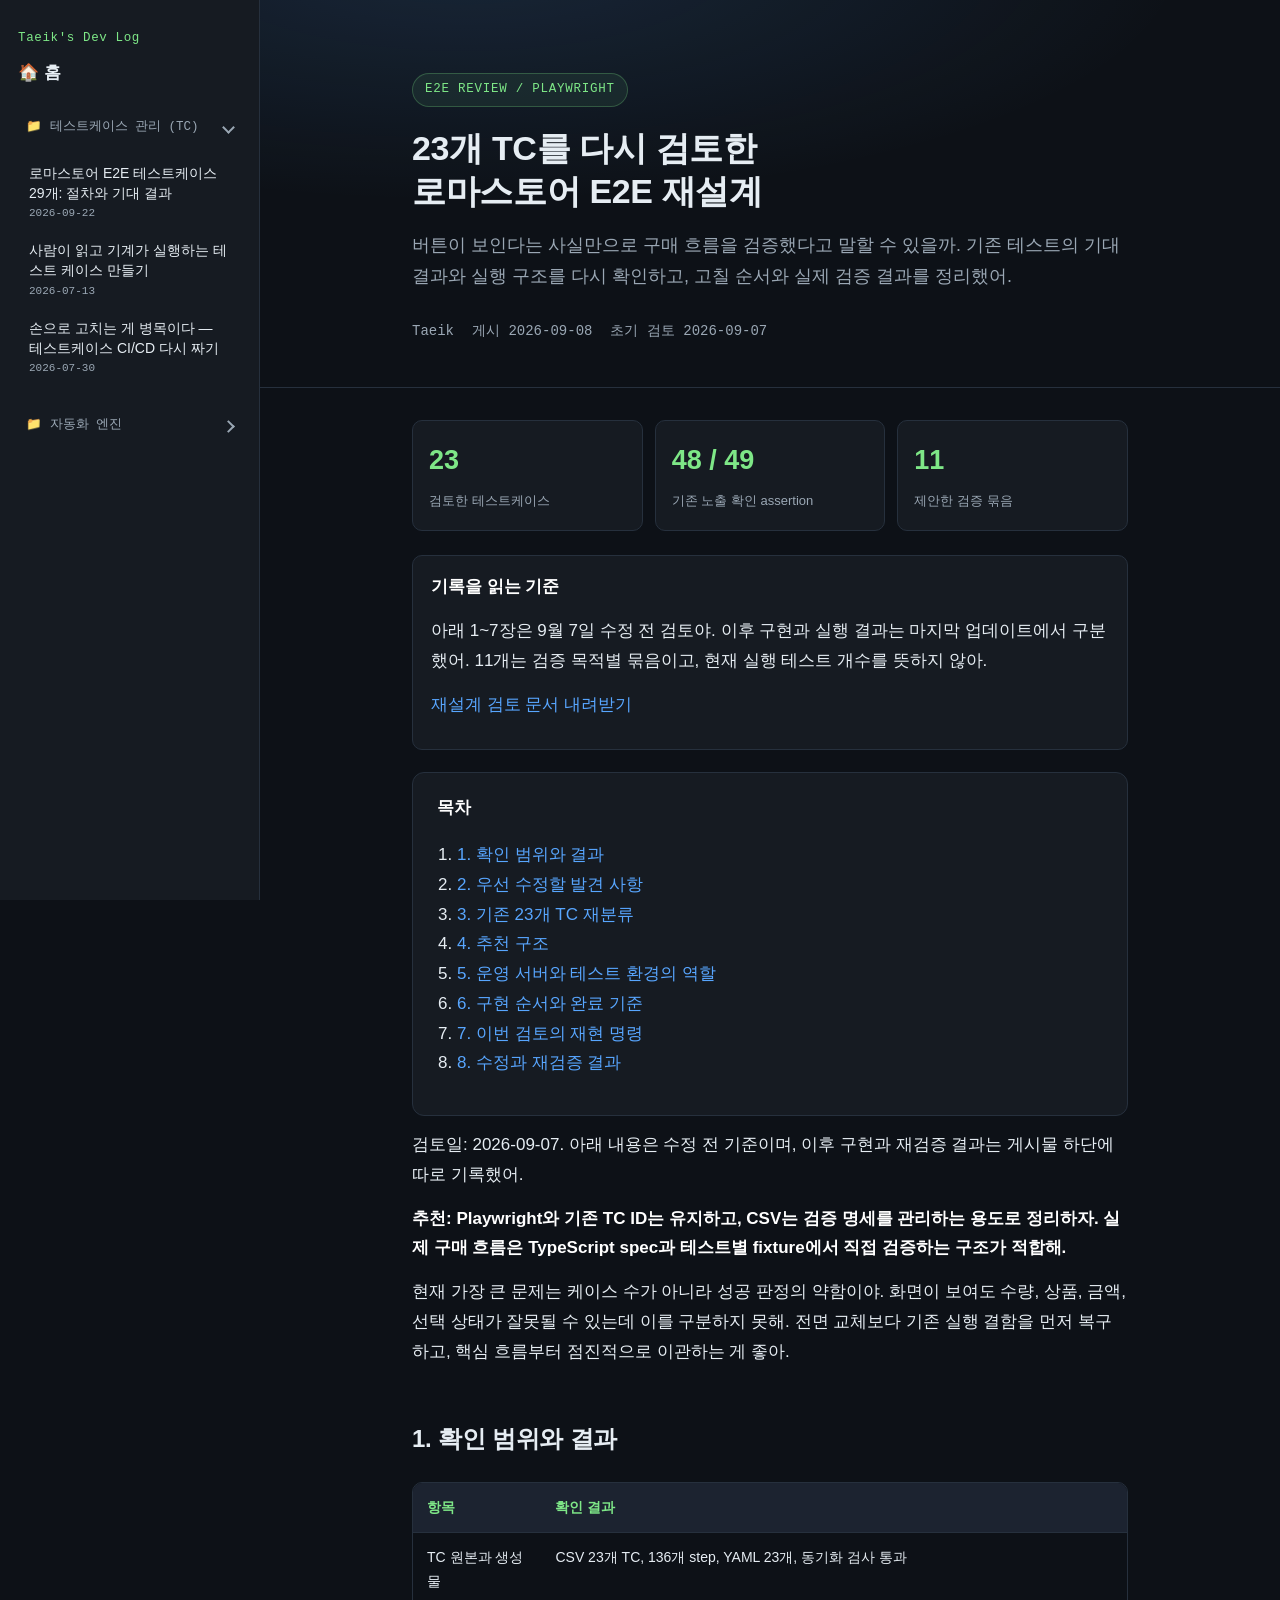
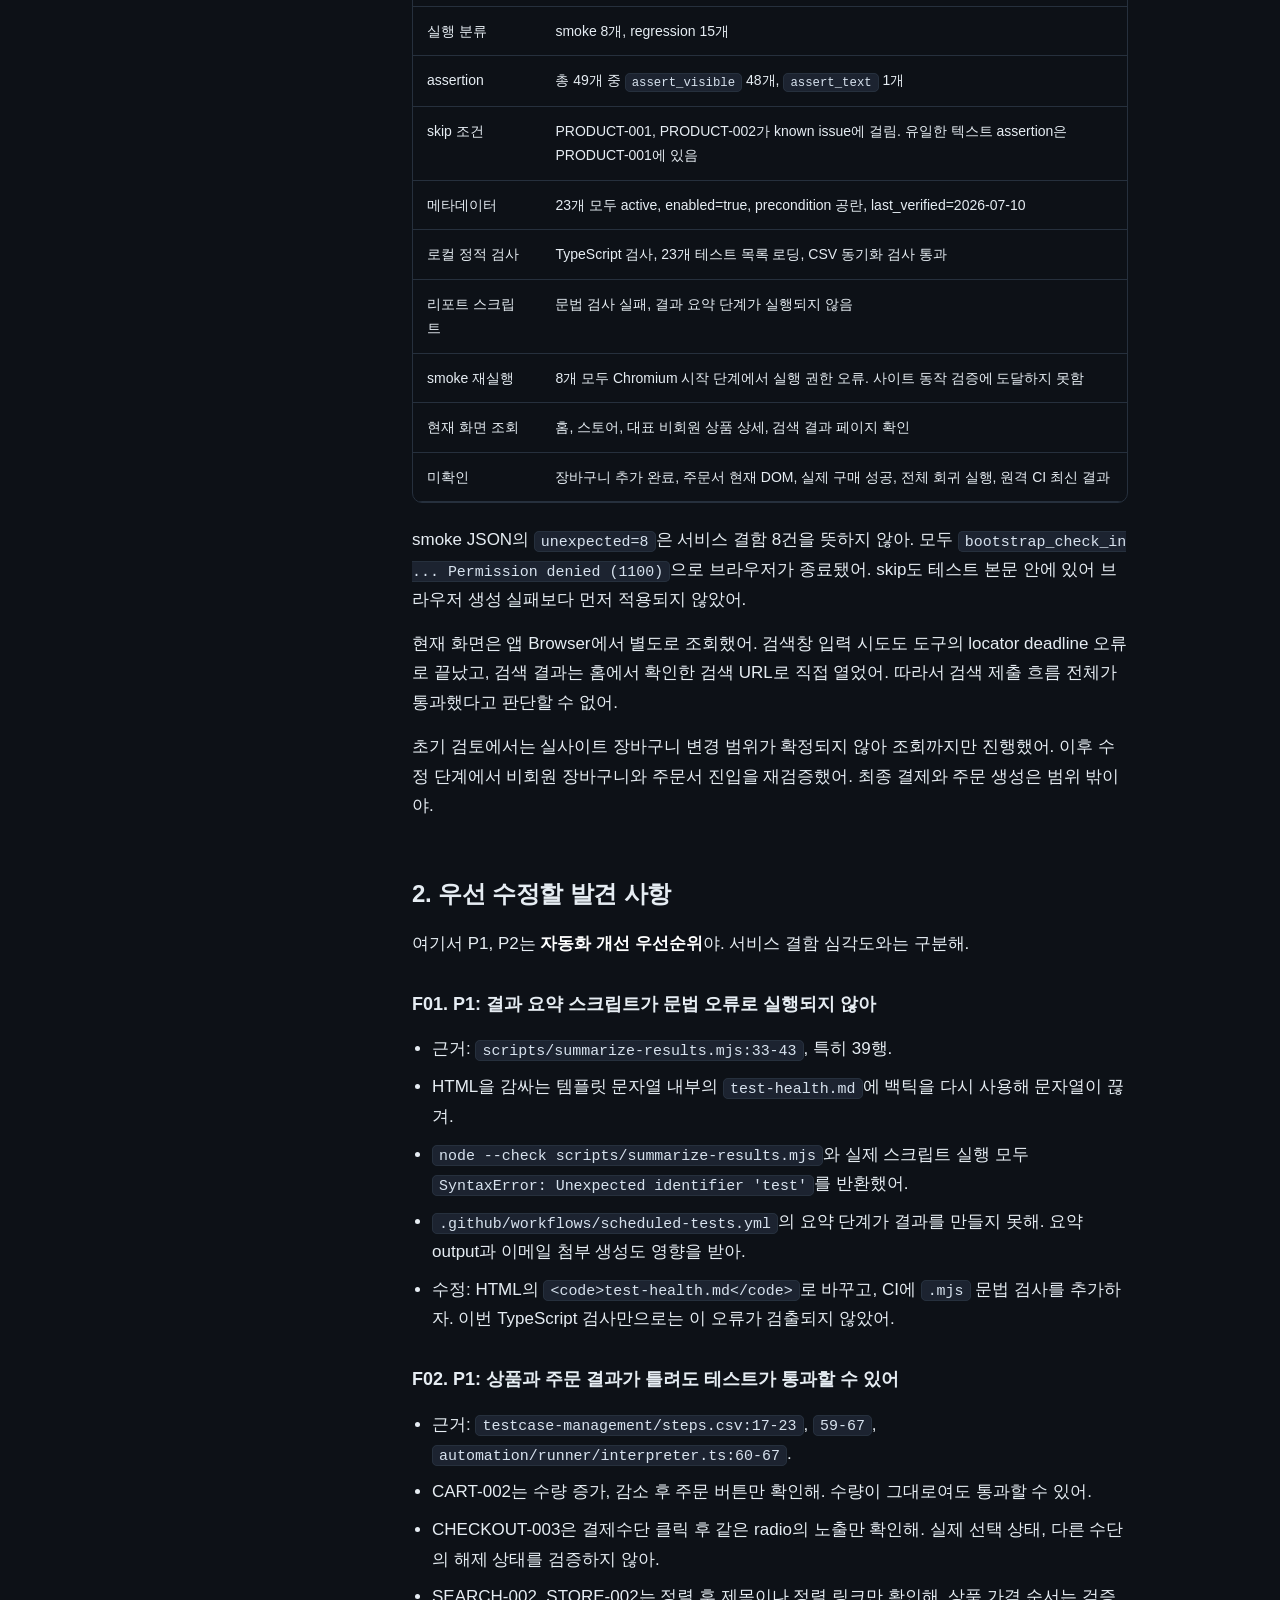
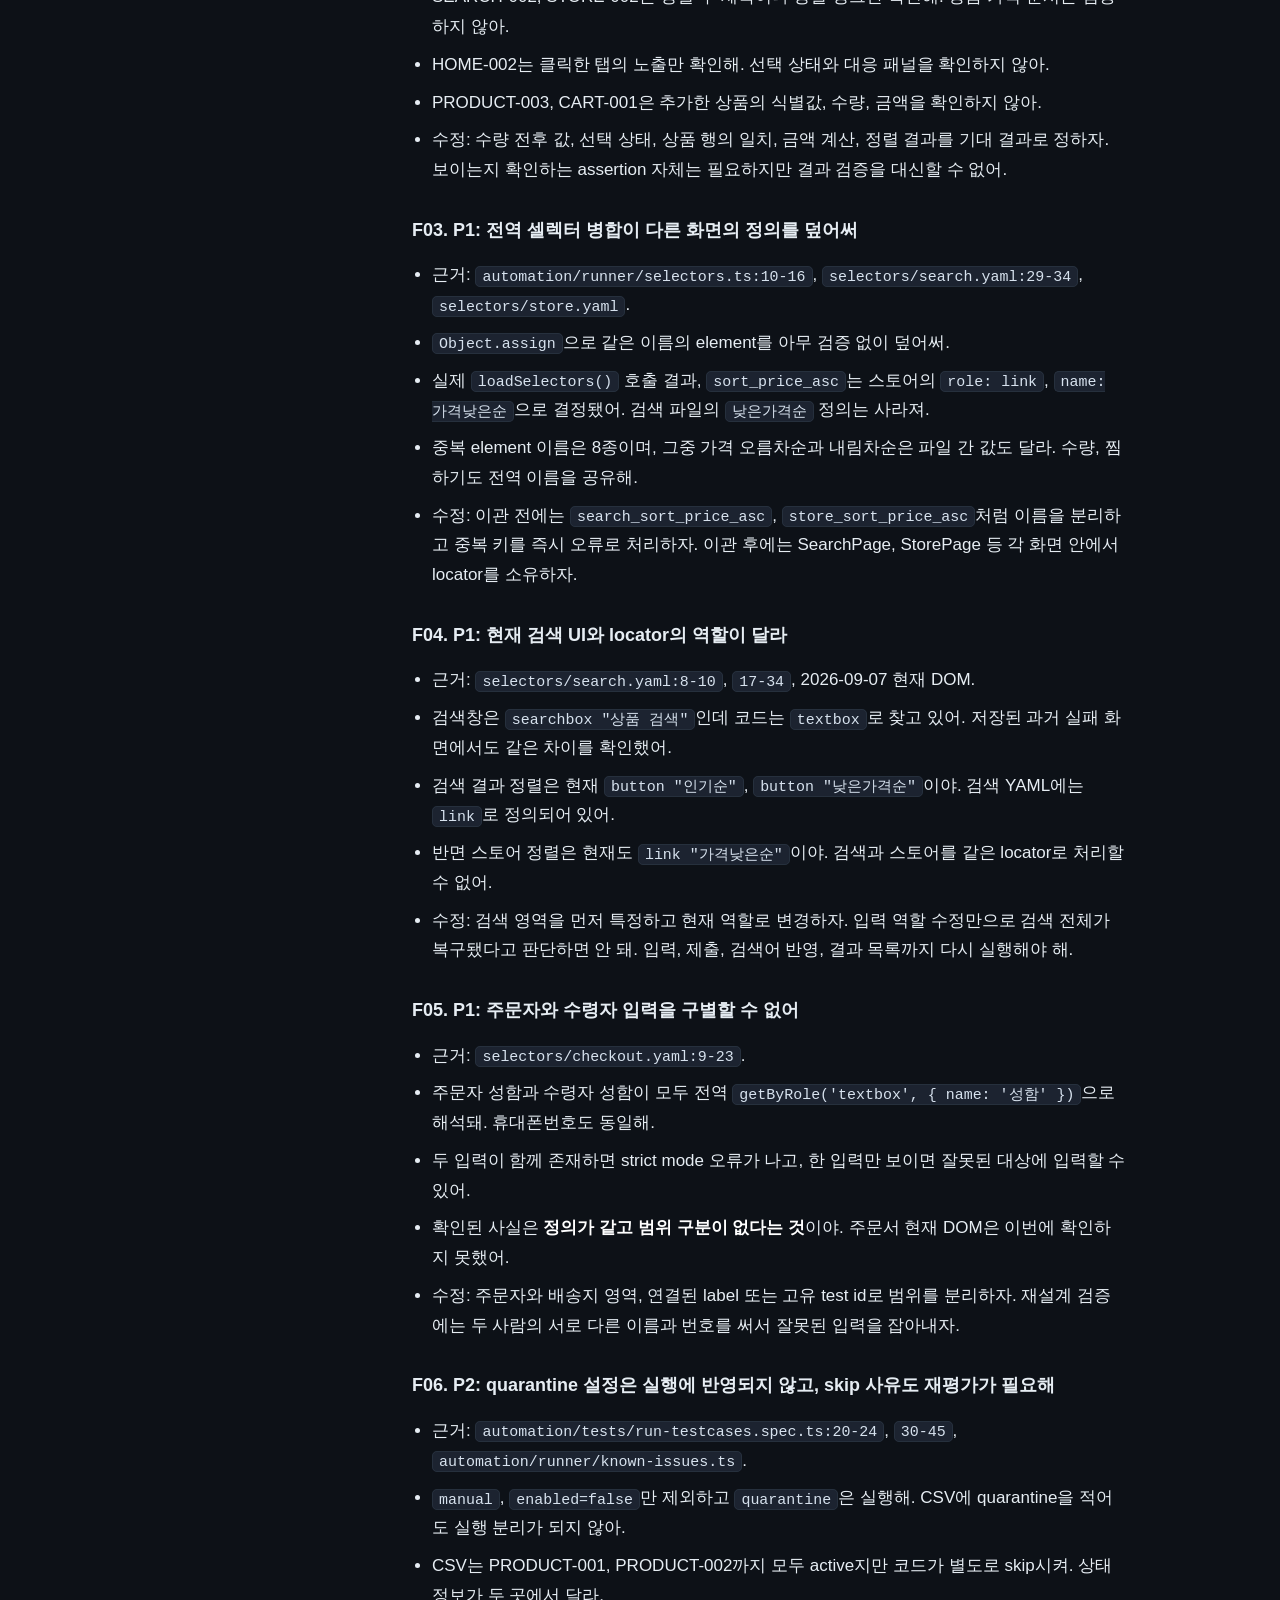
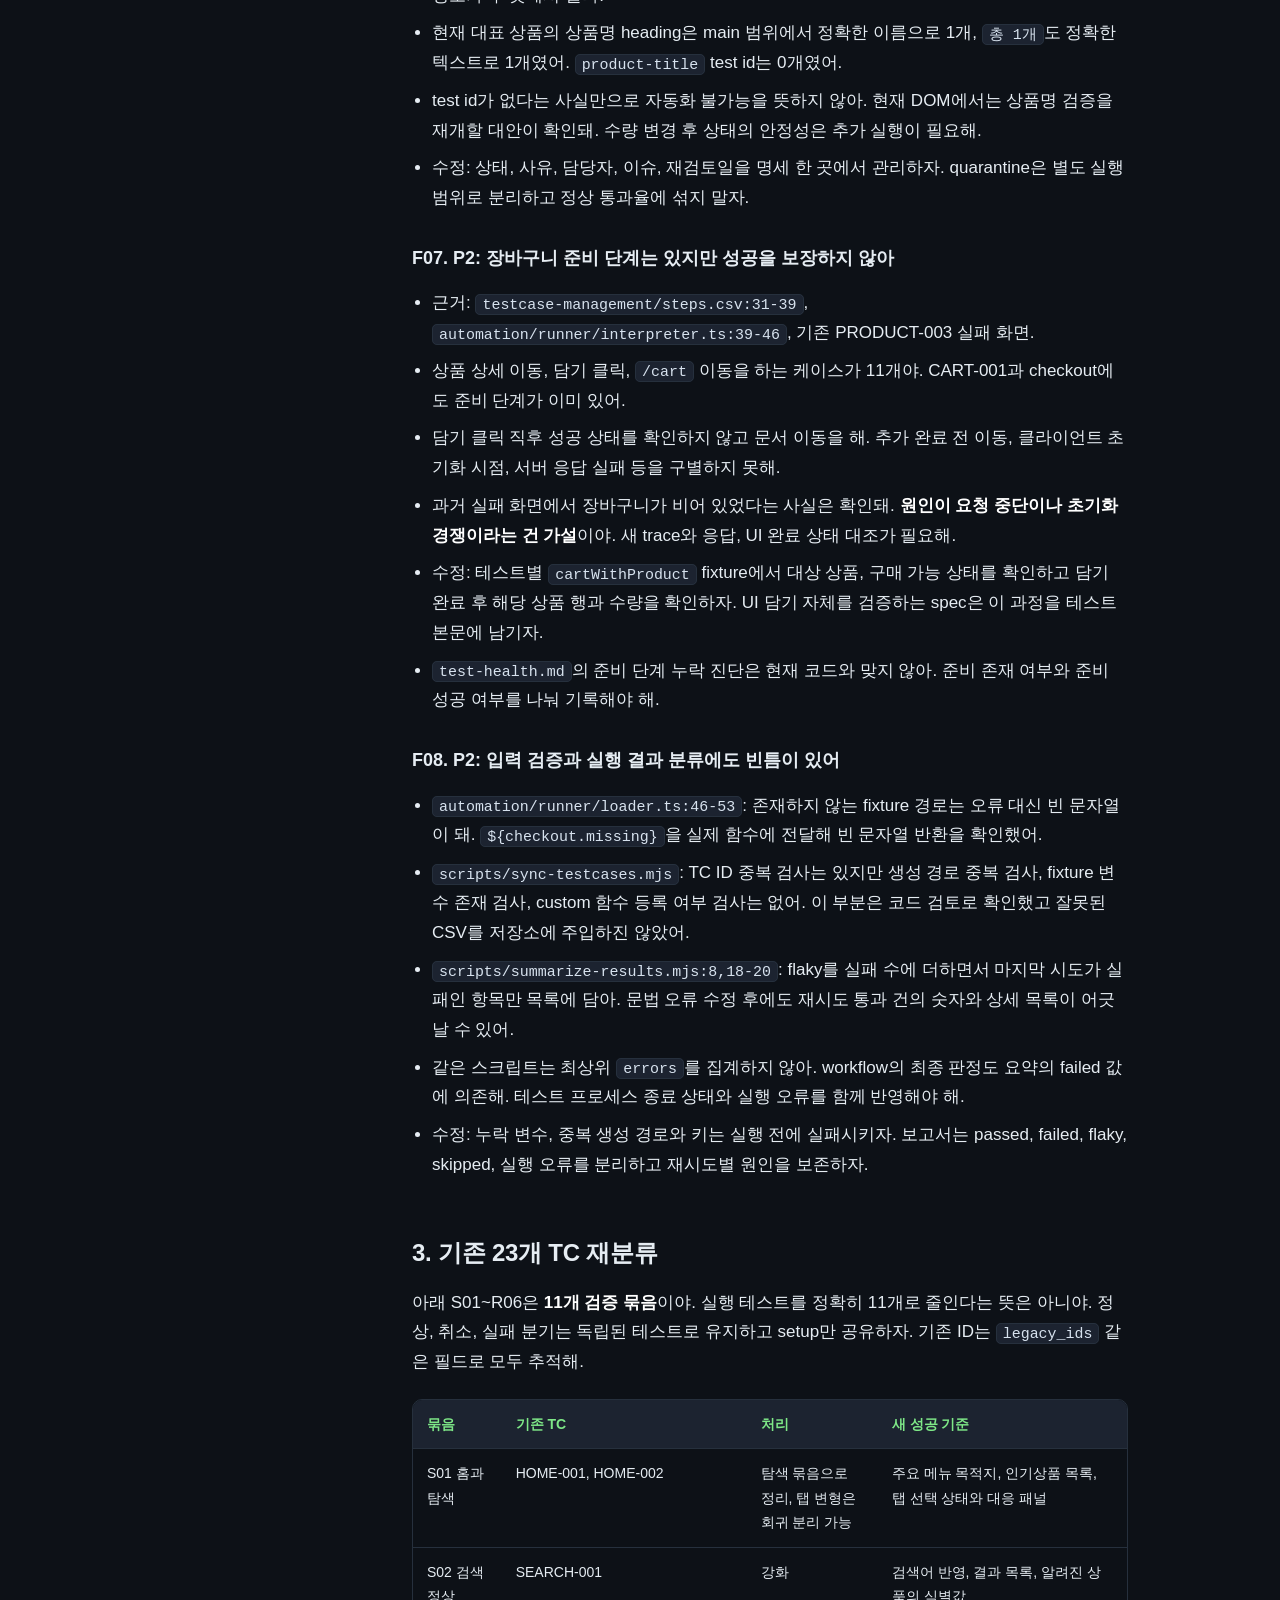
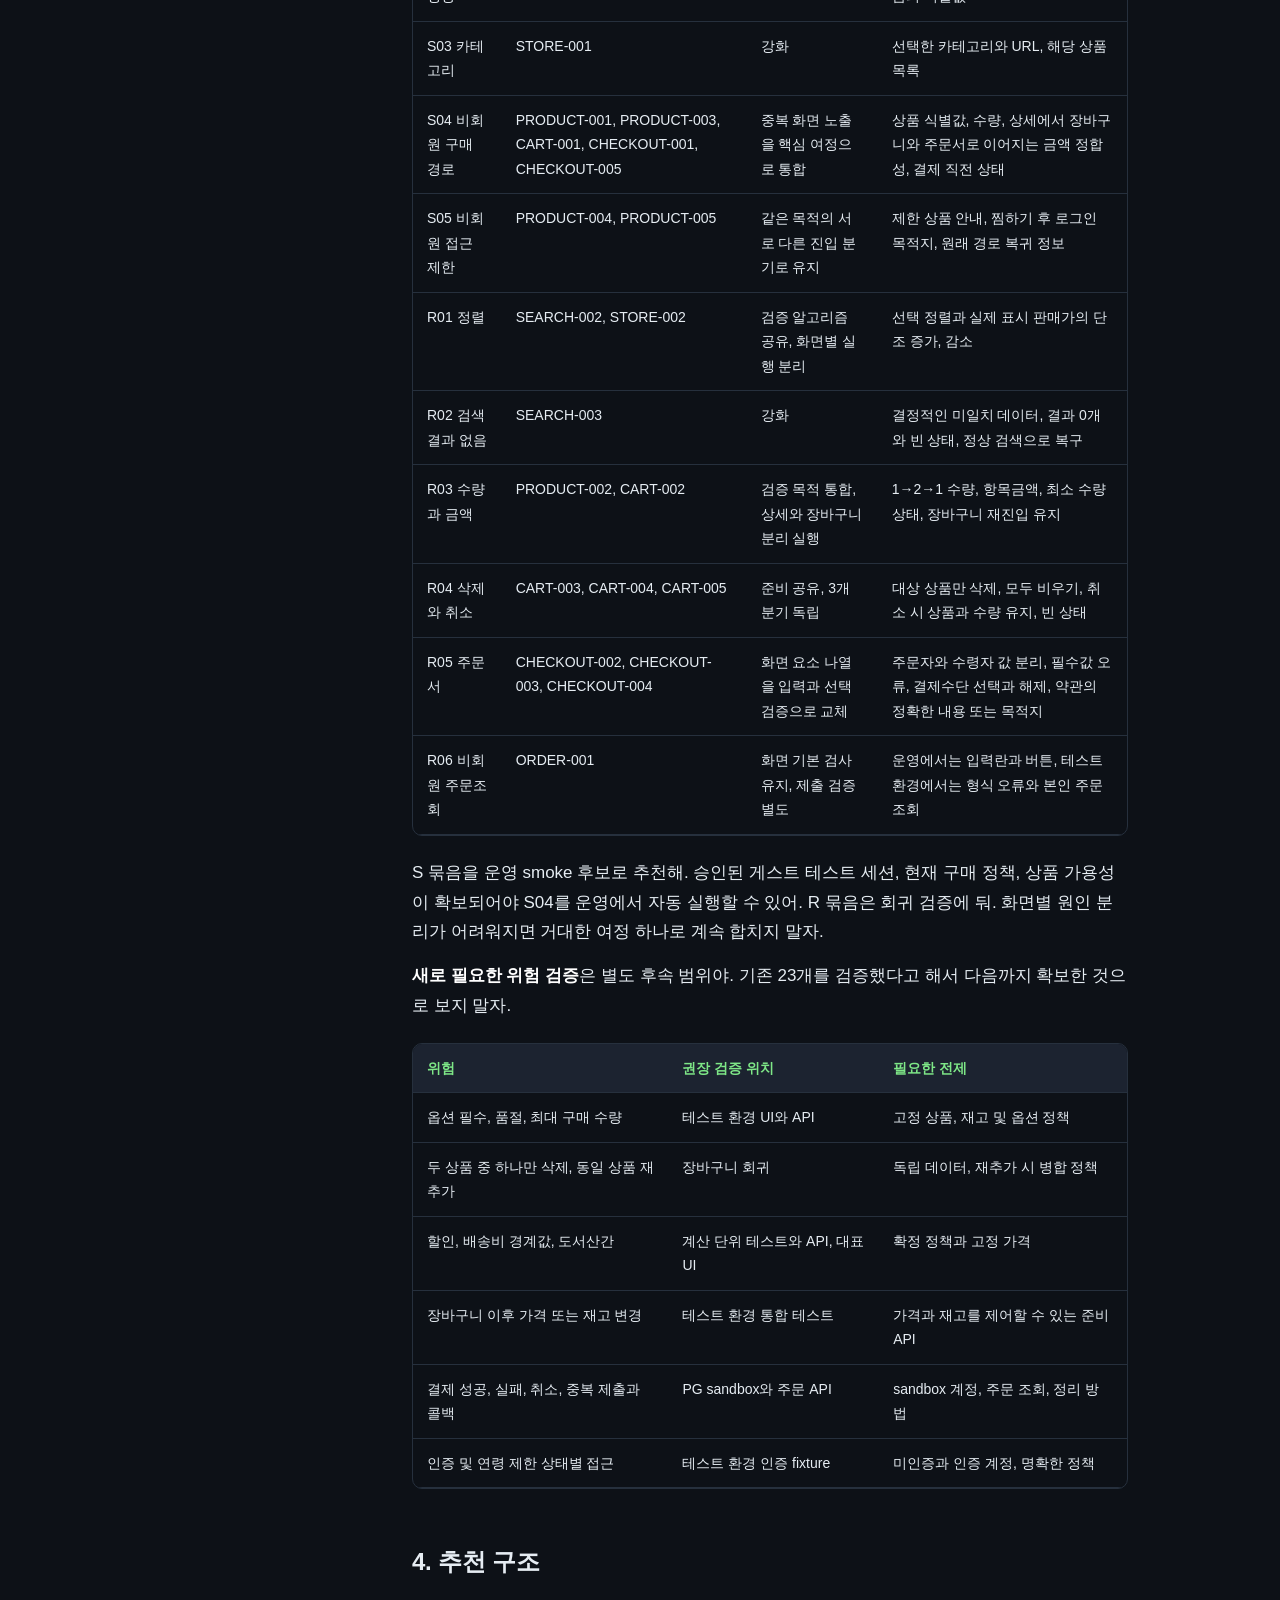
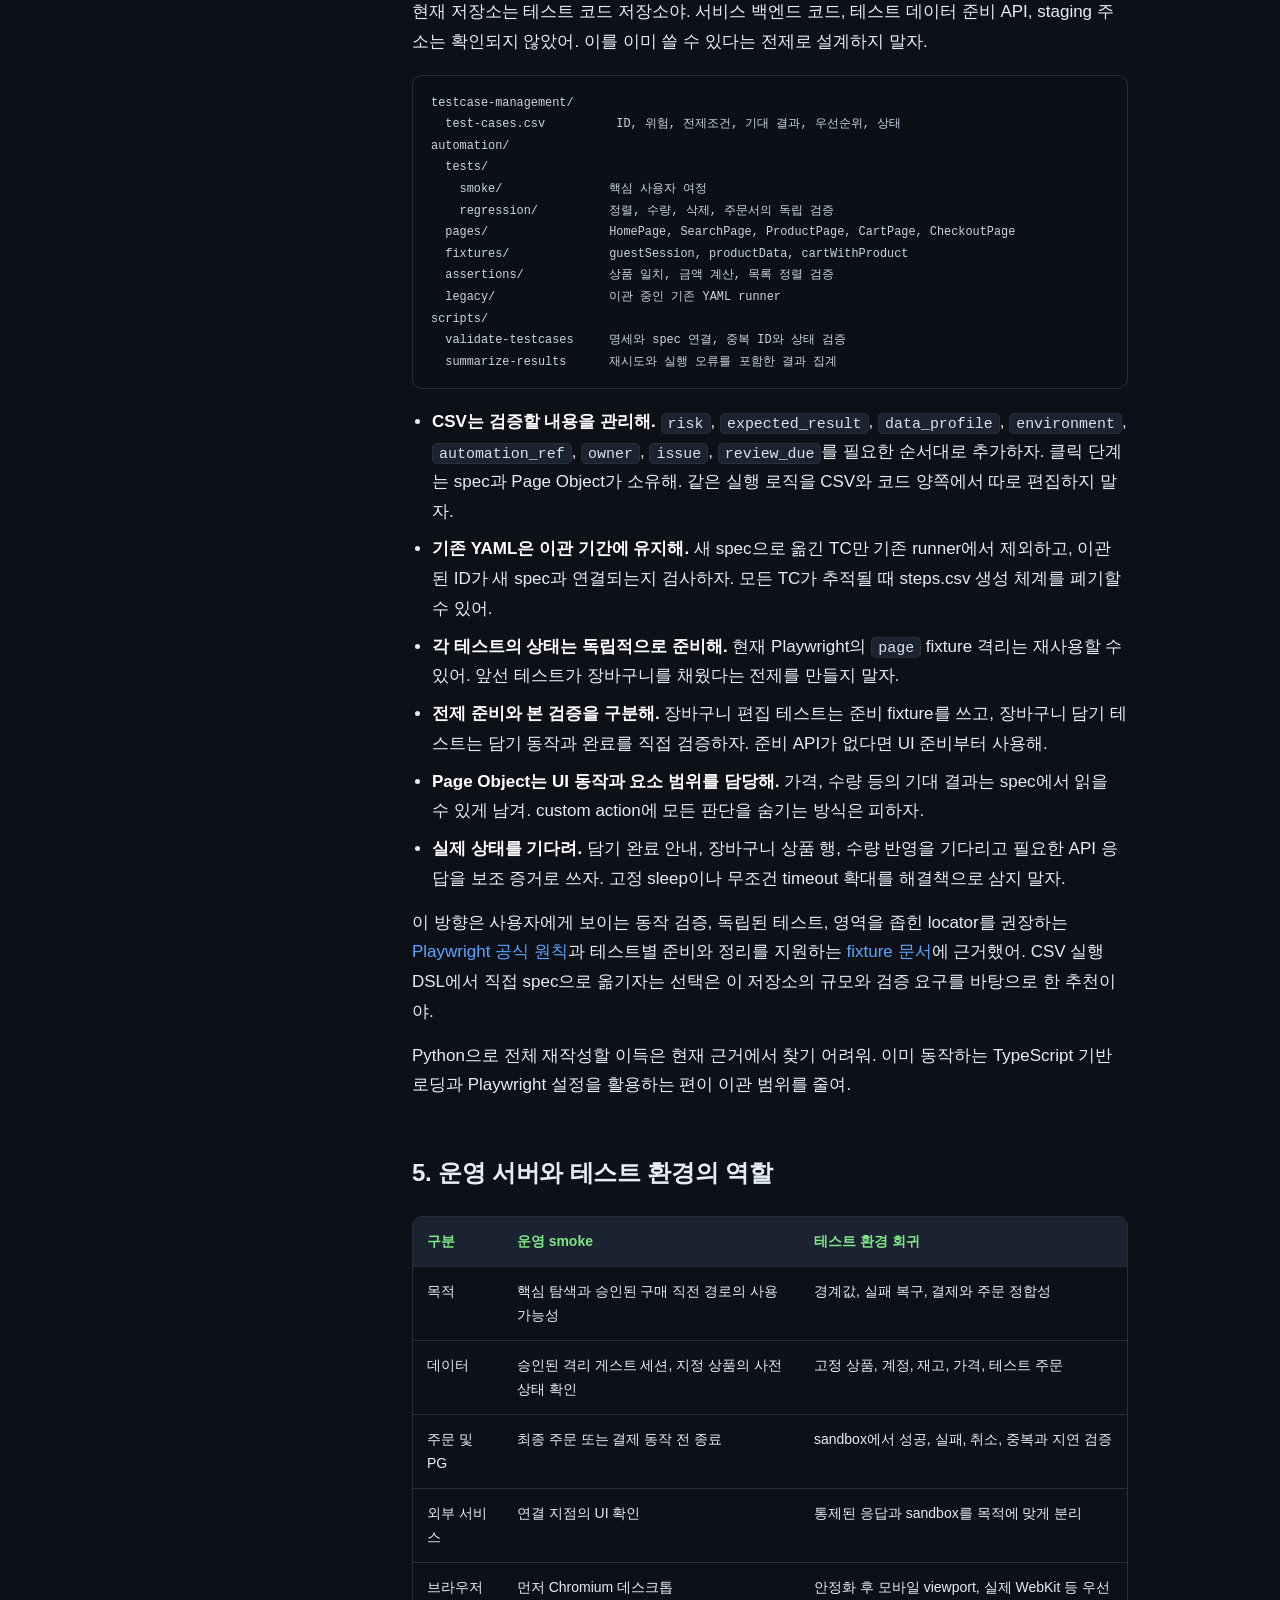
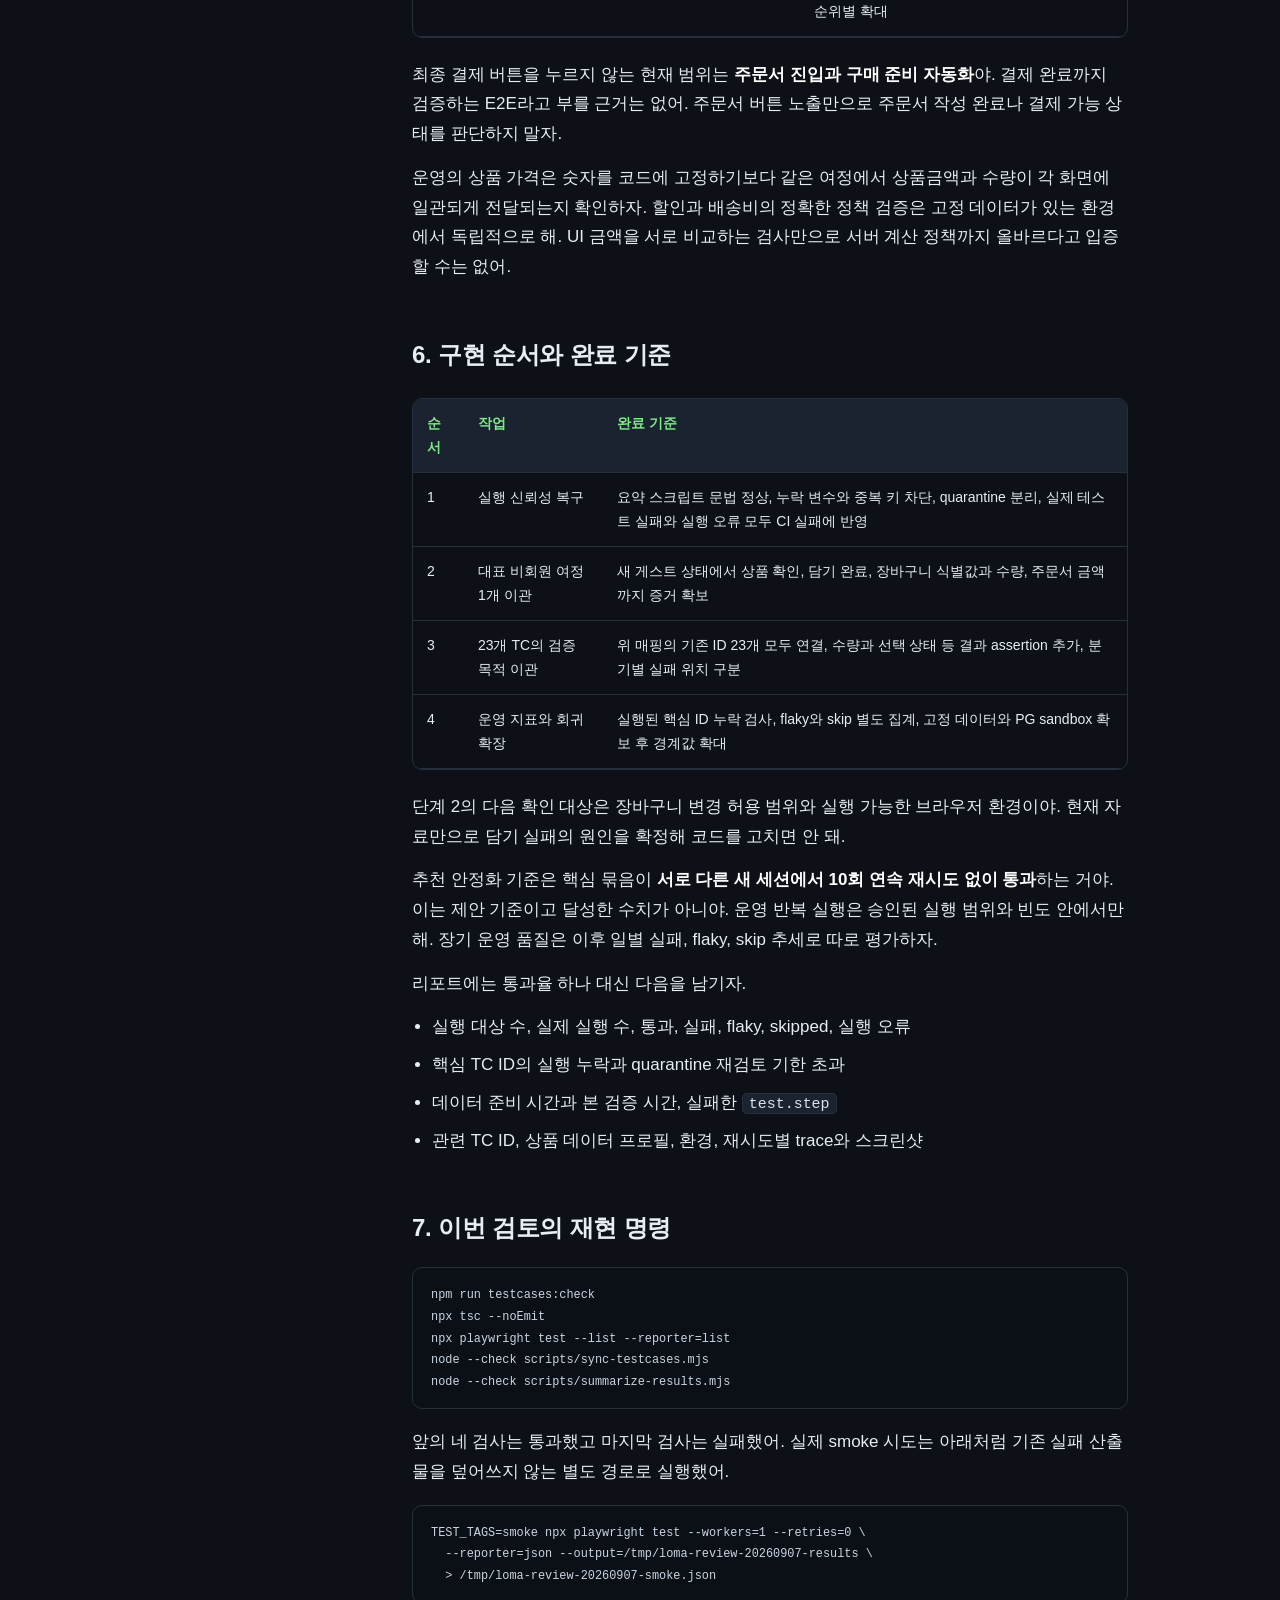
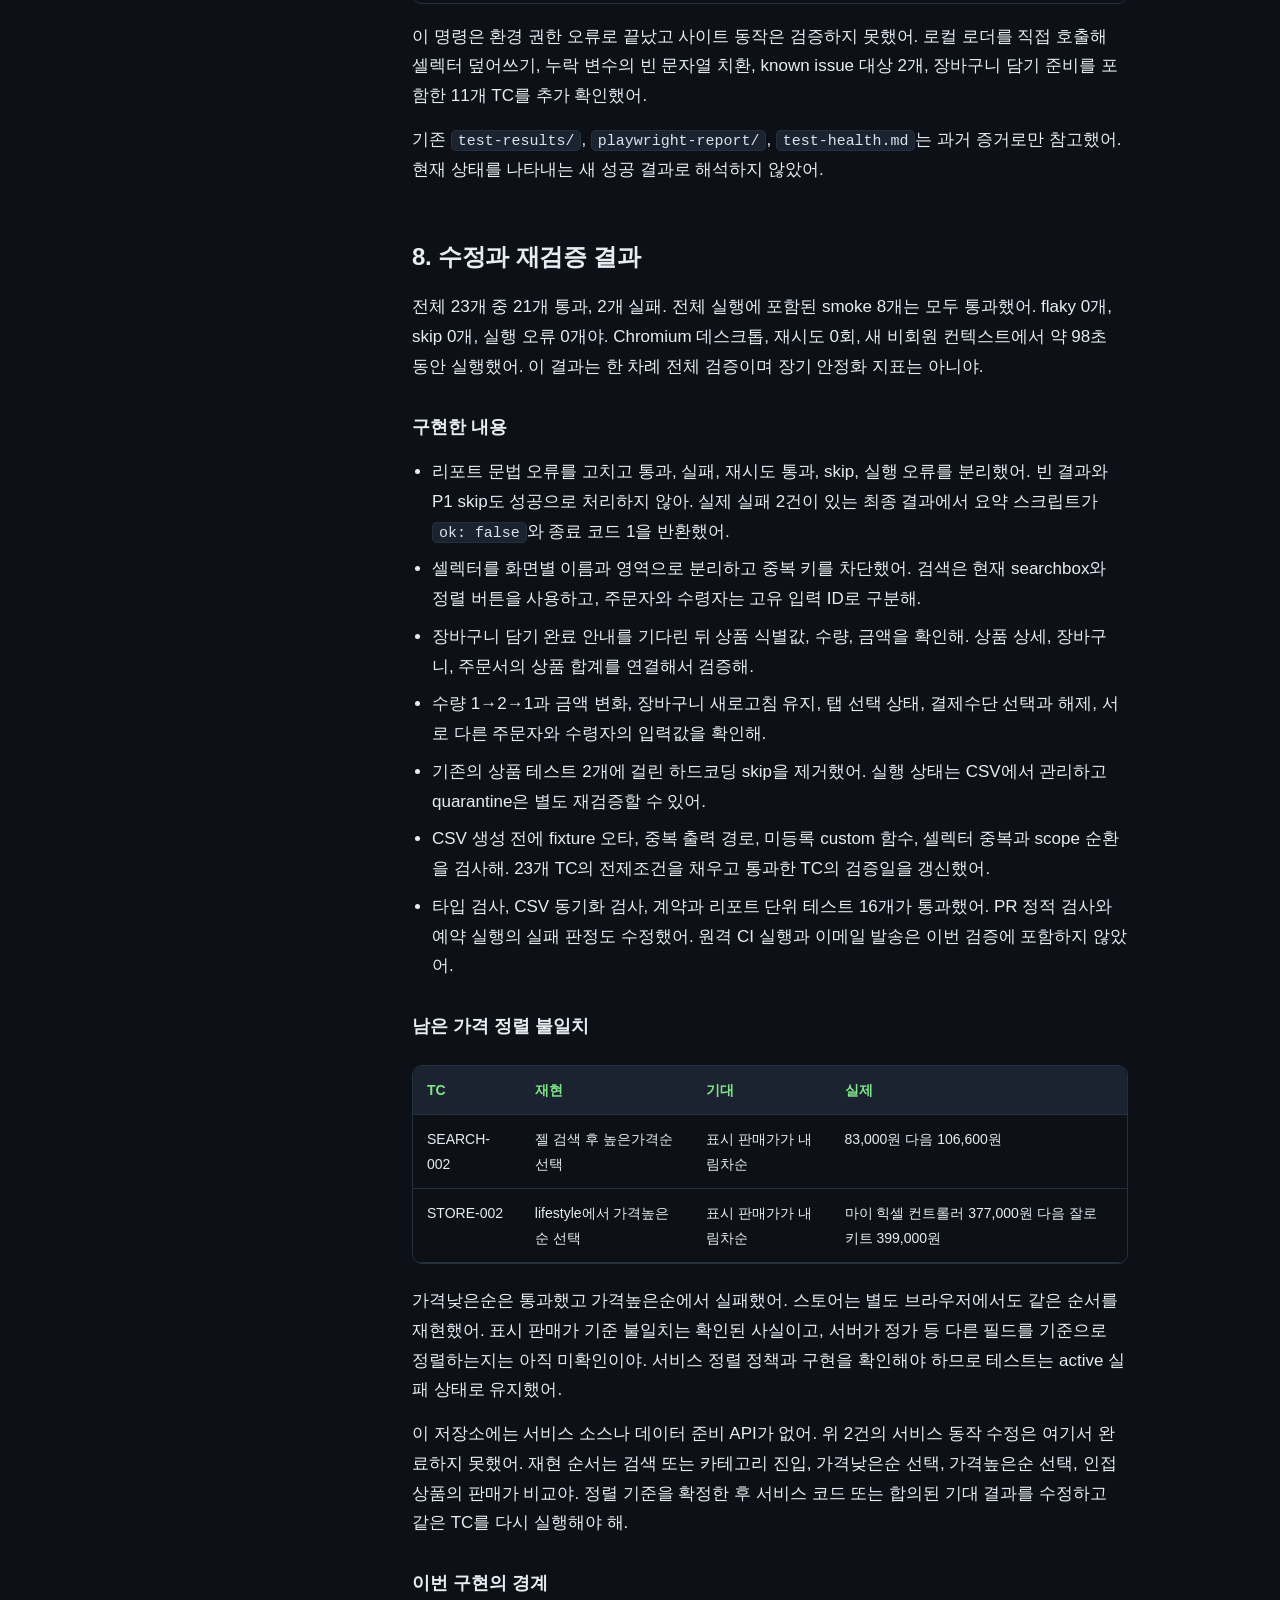
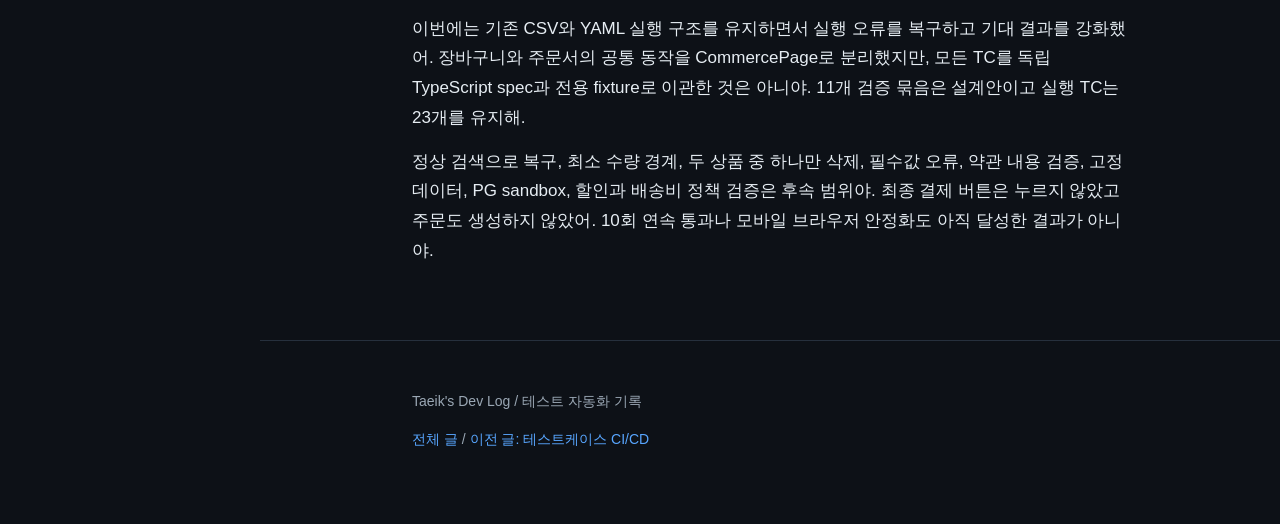
==== lomastore-e2e-redesign.html @ fbafa15f "ui: LNB 대분류 접기와 TC 관리 기본 펼침 적용" ====
<!DOCTYPE html><html lang="ko"><head><meta charset="UTF-8"><meta name="viewport" content="width=device-width, initial-scale=1"><title>23개 TC를 다시 검토한 로마스토어 E2E 재설계 | Taeik's Dev Log</title><meta name="description" content="23개 TC, 136개 step, 49개 assertion을 다시 검토했다. 검증 누락과 실행 오류의 근거, 단계별 재설계, 실제 수정 결과를 정리한 기록."><link rel="canonical" href="https://tikim1988.github.io/lomastore-e2e-redesign.html"><style>
  :root{
    --bg:#0d1117; --surface:#161b22; --surface2:#1c2330;
    --border:#26303d; --text:#e6edf3; --muted:#9aa7b4;
    --accent:#58a6ff; --accent2:#7ee787; --warn:#e3b341; --danger:#ff7b72;
    --code:#0b1017;
    --mono:"SF Mono",ui-monospace,"JetBrains Mono","Cascadia Code",Consolas,monospace;
    --sans:-apple-system,BlinkMacSystemFont,"Pretendard","Segoe UI",Roboto,"Apple SD Gothic Neo",sans-serif;
  }
  *{box-sizing:border-box}
  html{scroll-behavior:smooth}
  body{
    margin:0;background:var(--bg);color:var(--text);
    font-family:var(--sans);line-height:1.75;font-size:17px;
    -webkit-font-smoothing:antialiased;
  }
  .wrap{max-width:760px;margin:0 auto;padding:0 22px}
  header.hero{
    border-bottom:1px solid var(--border);
    background:radial-gradient(1200px 400px at 20% -10%,rgba(88,166,255,.14),transparent 60%),var(--bg);
    padding:72px 0 44px;
  }
  .kicker{
    display:inline-block;font-family:var(--mono);font-size:12.5px;letter-spacing:.06em;
    color:var(--accent2);background:rgba(126,231,135,.08);
    border:1px solid rgba(126,231,135,.25);border-radius:999px;padding:5px 12px;margin-bottom:20px;
  }
  h1{font-size:34px;line-height:1.28;margin:0 0 16px;letter-spacing:-.01em}
  .lede{color:var(--muted);font-size:18px;margin:0}
  .meta{display:flex;flex-wrap:wrap;gap:10px 18px;margin-top:26px;color:var(--muted);font-size:14px;font-family:var(--mono)}
  .meta b{color:var(--text);font-weight:600}
  main{padding:8px 0 60px}
  article h2{font-size:24px;margin:52px 0 14px;letter-spacing:-.01em}
  article h2 .n{font-family:var(--mono);color:var(--accent);font-size:16px;margin-right:10px}
  article h3{font-size:18px;margin:30px 0 8px;color:var(--text)}
  p{margin:14px 0}
  a{color:var(--accent);text-decoration:none}
  a:hover{text-decoration:underline}
  strong{color:#fff}
  .tldr{
    background:var(--surface);border:1px solid var(--border);border-left:3px solid var(--accent2);
    border-radius:10px;padding:18px 20px;margin:28px 0;
  }
  .tldr b{color:var(--accent2)}
  ul.clean{padding-left:20px;margin:14px 0}
  ul.clean li{margin:8px 0}
  pre{
    background:var(--code);border:1px solid var(--border);border-radius:10px;
    padding:16px 18px;overflow-x:auto;font-family:var(--mono);font-size:13.5px;line-height:1.6;
    margin:18px 0;
  }
  code{font-family:var(--mono);font-size:.88em;background:var(--surface2);border:1px solid var(--border);
    padding:1.5px 6px;border-radius:5px;color:#d7e2ee}
  pre code{background:none;border:none;padding:0;color:#c9d5e1}
  .tok-c{color:#6b7683}      /* comment */
  .tok-k{color:var(--danger)} /* keyword */
  .tok-s{color:var(--accent2)} /* string */
  .tok-a{color:var(--accent)}  /* attr/key */
  .diagram{
    background:var(--surface);border:1px solid var(--border);border-radius:12px;
    padding:24px;margin:26px 0;font-family:var(--mono);font-size:13px;color:var(--muted);
    line-height:1.5;overflow-x:auto;
  }
  .stack{display:grid;gap:10px}
  .layer{border:1px solid var(--border);border-radius:8px;padding:12px 14px;background:var(--surface2)}
  .layer .t{color:var(--text);font-family:var(--sans);font-weight:600;font-size:14px}
  .layer .d{font-size:12.5px;margin-top:3px}
  .layer.own{border-color:rgba(88,166,255,.5)}
  .layer.ext{border-style:dashed;opacity:.85}
  .callout{
    border:1px solid var(--border);border-radius:10px;padding:16px 18px;margin:22px 0;background:var(--surface);
  }
  .callout.warn{border-left:3px solid var(--warn)}
  .callout.warn .h{color:var(--warn)}
  .callout .h{font-weight:700;display:block;margin-bottom:6px}
  .steps{counter-reset:s;list-style:none;padding:0;margin:18px 0}
  .steps li{position:relative;padding:10px 0 10px 44px;border-bottom:1px dashed var(--border)}
  .steps li:last-child{border-bottom:none}
  .steps li::before{
    counter-increment:s;content:counter(s);position:absolute;left:0;top:9px;
    width:28px;height:28px;border-radius:8px;background:var(--surface2);border:1px solid var(--border);
    color:var(--accent);font-family:var(--mono);font-size:13px;display:grid;place-items:center;
  }
  hr{border:none;border-top:1px solid var(--border);margin:44px 0}
  .quote{border-left:3px solid var(--accent);padding:4px 0 4px 18px;color:var(--muted);font-style:italic;margin:22px 0}
  footer{border-top:1px solid var(--border);padding:34px 0 60px;color:var(--muted);font-size:14px}
  footer a{color:var(--accent)}
  .tags{display:flex;flex-wrap:wrap;gap:8px;margin-top:14px}
  .tag{font-family:var(--mono);font-size:12px;color:var(--muted);border:1px solid var(--border);
    border-radius:999px;padding:3px 10px;background:var(--surface)}
  @media(max-width:600px){h1{font-size:27px}body{font-size:16px}article h2{font-size:21px}}

  /* --- 고정 LNB 사이드바 --- */
  body{padding-left:260px}
  .nav-toggle,.lnb-overlay,.lnb .close{display:none}
  .lnb{position:fixed;top:0;left:0;height:100vh;width:260px;background:var(--surface);
    border-right:1px solid var(--border);z-index:40;padding:28px 18px 40px;overflow-y:auto}
  .lnb .brand{font-family:var(--mono);font-size:12.5px;color:var(--accent2);letter-spacing:.05em;margin-bottom:8px}
  .lnb .home{display:block;color:var(--text);font-weight:600;margin-bottom:8px;font-size:17px}
  .lnb .home:hover{text-decoration:none;color:var(--accent)}
  .lnb .home.active{color:var(--accent)}
  .lnb .folder{margin:22px 0 6px;font-size:12.5px;color:var(--muted);font-family:var(--mono);
    display:flex;align-items:center;gap:7px}
  .lnb ul{list-style:none;padding:0;margin:0}
  .lnb li a{display:block;padding:9px 11px;border-radius:8px;color:var(--text);font-size:14px;line-height:1.45}
  .lnb li a:hover{background:var(--surface2);text-decoration:none}
  .lnb li a.active{background:rgba(88,166,255,.12);border:1px solid rgba(88,166,255,.35);color:var(--accent)}
  .lnb li .date{display:block;font-family:var(--mono);font-size:11px;color:var(--muted);margin-top:3px}
  /* 모바일: 사이드바 접고 햄버거로 전환 */
  @media(max-width:860px){
    body{padding-left:0}
    .nav-toggle{display:grid;position:fixed;top:14px;left:14px;z-index:50;width:44px;height:44px;border-radius:10px;
      background:rgba(22,27,34,.9);backdrop-filter:blur(6px);border:1px solid var(--border);color:var(--text);
      cursor:pointer;place-items:center;font-size:18px;line-height:1}
    .nav-toggle:hover{border-color:var(--accent);color:var(--accent)}
    .lnb{transform:translateX(-100%);transition:transform .25s ease;z-index:70;width:280px;max-width:82vw}
    .lnb.open{transform:none}
    .lnb .close{display:block;position:absolute;top:14px;right:14px;background:none;border:none;color:var(--muted);
      font-size:22px;cursor:pointer;line-height:1}
    .lnb .close:hover{color:var(--text)}
    .lnb-overlay{display:block;position:fixed;inset:0;background:rgba(0,0,0,.55);opacity:0;visibility:hidden;
      transition:opacity .2s;z-index:60}
    .lnb-overlay.open{opacity:1;visibility:visible}
  }

.table-wrap{overflow-x:auto;margin:22px 0;border:1px solid var(--border);border-radius:10px}table{border-collapse:collapse;width:100%;font-size:14px;min-width:550px}th,td{padding:12px 14px;text-align:left;border-bottom:1px solid var(--border);vertical-align:top}th{background:var(--surface2);color:var(--accent2)}td code{overflow-wrap:anywhere}h2,h3{scroll-margin-top:24px}.toc{background:var(--surface);padding:20px 24px;border:1px solid var(--border);border-radius:12px}.toc ol{padding-left:20px}.stat-grid{display:grid;grid-template-columns:repeat(3,1fr);gap:12px;margin:24px 0}.stat{padding:16px;border:1px solid var(--border);border-radius:10px;background:var(--surface)}.stat b{display:block;font-size:27px;color:var(--accent2)}.stat span{font-size:13px;color:var(--muted)}@media(max-width:600px){.stat-grid{gap:6px}.stat{padding:10px}.stat b{font-size:23px}.table-wrap{max-width:100%}}
</style><link rel="stylesheet" href="lnb.css">
</head><body><button class="nav-toggle" aria-label="메뉴 열기" onclick="openNav()">☰</button>
<div class="lnb-overlay" id="lnbOverlay" onclick="closeNav()"></div>
<nav class="lnb" id="lnb" aria-label="사이트 네비게이션">
  <button class="close" aria-label="닫기" onclick="closeNav()">×</button>
  <div class="brand">Taeik's Dev Log</div>
  <a class="home" href="index.html">🏠 홈</a>

  <details class="nav-group" open><summary>📁 테스트케이스 관리 (TC)</summary>
  <ul>
    <li><a href="lomastore-testcases.html">로마스토어 E2E 테스트케이스 29개: 절차와 기대 결과<span class="date">2026-09-22</span></a></li>
    <li><a href="testcase-management.html">사람이 읽고 기계가 실행하는 테스트 케이스 만들기<span class="date">2026-07-13</span></a></li>
    <li><a href="testcase-cicd.html">손으로 고치는 게 병목이다 — 테스트케이스 CI/CD 다시 짜기<span class="date">2026-07-30</span></a></li>
  </ul></details>

  <details class="nav-group"><summary>📁 자동화 엔진</summary>
  <ul>
    <li><a class="active" href="lomastore-e2e-redesign.html">23개 TC를 다시 검토한 로마스토어 E2E 재설계<span class="date">2026-09-08</span></a></li>
    
    <li><a href="test-automation-engine.html">YAML을 브라우저 클릭으로 바꾸는 엔진 만들기<span class="date">2026-07-13</span></a></li>
    <li><a href="self-healing-locator.html">셀렉터가 낡아도 안 깨지게 — 셀프힐링 토대 만들기<span class="date">2026-07-27</span></a></li>
  </ul></details>
</nav><header class="hero"><div class="wrap"><span class="kicker">E2E REVIEW / PLAYWRIGHT</span><h1>23개 TC를 다시 검토한<br>로마스토어 E2E 재설계</h1><p class="lede">버튼이 보인다는 사실만으로 구매 흐름을 검증했다고 말할 수 있을까. 기존 테스트의 기대 결과와 실행 구조를 다시 확인하고, 고칠 순서와 실제 검증 결과를 정리했어.</p><div class="meta"><span>Taeik</span><span>게시 2026-09-08</span><span>초기 검토 2026-09-07</span></div></div></header><main><div class="wrap"><article><div class="stat-grid"><div class="stat"><b>23</b><span>검토한 테스트케이스</span></div><div class="stat"><b>48 / 49</b><span>기존 노출 확인 assertion</span></div><div class="stat"><b>11</b><span>제안한 검증 묶음</span></div></div><div class="callout"><strong>기록을 읽는 기준</strong><p>아래 1~7장은 9월 7일 수정 전 검토야. 이후 구현과 실행 결과는 마지막 업데이트에서 구분했어. 11개는 검증 목적별 묶음이고, 현재 실행 테스트 개수를 뜻하지 않아.</p><p><a href="lomastore-e2e-review.md" download>재설계 검토 문서 내려받기</a></p></div><nav class="toc" aria-label="글 목차"><strong>목차</strong><ol><li><a href="#section-1">1. 확인 범위와 결과</a></li><li><a href="#section-2">2. 우선 수정할 발견 사항</a></li><li><a href="#section-3">3. 기존 23개 TC 재분류</a></li><li><a href="#section-4">4. 추천 구조</a></li><li><a href="#section-5">5. 운영 서버와 테스트 환경의 역할</a></li><li><a href="#section-6">6. 구현 순서와 완료 기준</a></li><li><a href="#section-7">7. 이번 검토의 재현 명령</a></li><li><a href="#implementation">8. 수정과 재검증 결과</a></li></ol></nav><p>검토일: 2026-09-07. 아래 내용은 수정 전 기준이며, 이후 구현과 재검증 결과는 게시물 하단에 따로 기록했어.</p><p><strong>추천: Playwright와 기존 TC ID는 유지하고, CSV는 검증 명세를 관리하는 용도로 정리하자. 실제 구매 흐름은 TypeScript spec과 테스트별 fixture에서 직접 검증하는 구조가 적합해.</strong></p><p>현재 가장 큰 문제는 케이스 수가 아니라 성공 판정의 약함이야. 화면이 보여도 수량, 상품, 금액, 선택 상태가 잘못될 수 있는데 이를 구분하지 못해. 전면 교체보다 기존 실행 결함을 먼저 복구하고, 핵심 흐름부터 점진적으로 이관하는 게 좋아.</p><h2 id="section-1">1. 확인 범위와 결과</h2><div class="table-wrap"><table><thead><tr><th>항목</th><th>확인 결과</th></tr></thead><tbody><tr><td>TC 원본과 생성물</td><td>CSV 23개 TC, 136개 step, YAML 23개, 동기화 검사 통과</td></tr><tr><td>실행 분류</td><td>smoke 8개, regression 15개</td></tr><tr><td>assertion</td><td>총 49개 중 <code>assert_visible</code> 48개, <code>assert_text</code> 1개</td></tr><tr><td>skip 조건</td><td>PRODUCT-001, PRODUCT-002가 known issue에 걸림. 유일한 텍스트 assertion은 PRODUCT-001에 있음</td></tr><tr><td>메타데이터</td><td>23개 모두 active, enabled=true, precondition 공란, last_verified=2026-07-10</td></tr><tr><td>로컬 정적 검사</td><td>TypeScript 검사, 23개 테스트 목록 로딩, CSV 동기화 검사 통과</td></tr><tr><td>리포트 스크립트</td><td>문법 검사 실패, 결과 요약 단계가 실행되지 않음</td></tr><tr><td>smoke 재실행</td><td>8개 모두 Chromium 시작 단계에서 실행 권한 오류. 사이트 동작 검증에 도달하지 못함</td></tr><tr><td>현재 화면 조회</td><td>홈, 스토어, 대표 비회원 상품 상세, 검색 결과 페이지 확인</td></tr><tr><td>미확인</td><td>장바구니 추가 완료, 주문서 현재 DOM, 실제 구매 성공, 전체 회귀 실행, 원격 CI 최신 결과</td></tr></tbody></table></div><p>smoke JSON의 <code>unexpected=8</code>은 서비스 결함 8건을 뜻하지 않아. 모두 <code>bootstrap_check_in ... Permission denied (1100)</code>으로 브라우저가 종료됐어. skip도 테스트 본문 안에 있어 브라우저 생성 실패보다 먼저 적용되지 않았어.</p><p>현재 화면은 앱 Browser에서 별도로 조회했어. 검색창 입력 시도도 도구의 locator deadline 오류로 끝났고, 검색 결과는 홈에서 확인한 검색 URL로 직접 열었어. 따라서 검색 제출 흐름 전체가 통과했다고 판단할 수 없어.</p><p>초기 검토에서는 실사이트 장바구니 변경 범위가 확정되지 않아 조회까지만 진행했어. 이후 수정 단계에서 비회원 장바구니와 주문서 진입을 재검증했어. 최종 결제와 주문 생성은 범위 밖이야.</p><h2 id="section-2">2. 우선 수정할 발견 사항</h2><p>여기서 P1, P2는 <strong>자동화 개선 우선순위</strong>야. 서비스 결함 심각도와는 구분해.</p><h3>F01. P1: 결과 요약 스크립트가 문법 오류로 실행되지 않아</h3><ul class="clean"><li>근거: <code>scripts/summarize-results.mjs:33-43</code>, 특히 39행.</li><li>HTML을 감싸는 템플릿 문자열 내부의 <code>test-health.md</code>에 백틱을 다시 사용해 문자열이 끊겨.</li><li><code>node --check scripts/summarize-results.mjs</code>와 실제 스크립트 실행 모두 <code>SyntaxError: Unexpected identifier &#x27;test&#x27;</code>를 반환했어.</li><li><code>.github/workflows/scheduled-tests.yml</code>의 요약 단계가 결과를 만들지 못해. 요약 output과 이메일 첨부 생성도 영향을 받아.</li><li>수정: HTML의 <code>&lt;code&gt;test-health.md&lt;/code&gt;</code>로 바꾸고, CI에 <code>.mjs</code> 문법 검사를 추가하자. 이번 TypeScript 검사만으로는 이 오류가 검출되지 않았어.</li></ul><h3>F02. P1: 상품과 주문 결과가 틀려도 테스트가 통과할 수 있어</h3><ul class="clean"><li>근거: <code>testcase-management/steps.csv:17-23</code>, <code>59-67</code>, <code>automation/runner/interpreter.ts:60-67</code>.</li><li>CART-002는 수량 증가, 감소 후 주문 버튼만 확인해. 수량이 그대로여도 통과할 수 있어.</li><li>CHECKOUT-003은 결제수단 클릭 후 같은 radio의 노출만 확인해. 실제 선택 상태, 다른 수단의 해제 상태를 검증하지 않아.</li><li>SEARCH-002, STORE-002는 정렬 후 제목이나 정렬 링크만 확인해. 상품 가격 순서는 검증하지 않아.</li><li>HOME-002는 클릭한 탭의 노출만 확인해. 선택 상태와 대응 패널을 확인하지 않아.</li><li>PRODUCT-003, CART-001은 추가한 상품의 식별값, 수량, 금액을 확인하지 않아.</li><li>수정: 수량 전후 값, 선택 상태, 상품 행의 일치, 금액 계산, 정렬 결과를 기대 결과로 정하자. 보이는지 확인하는 assertion 자체는 필요하지만 결과 검증을 대신할 수 없어.</li></ul><h3>F03. P1: 전역 셀렉터 병합이 다른 화면의 정의를 덮어써</h3><ul class="clean"><li>근거: <code>automation/runner/selectors.ts:10-16</code>, <code>selectors/search.yaml:29-34</code>, <code>selectors/store.yaml</code>.</li><li><code>Object.assign</code>으로 같은 이름의 element를 아무 검증 없이 덮어써.</li><li>실제 <code>loadSelectors()</code> 호출 결과, <code>sort_price_asc</code>는 스토어의 <code>role: link</code>, <code>name: 가격낮은순</code>으로 결정됐어. 검색 파일의 <code>낮은가격순</code> 정의는 사라져.</li><li>중복 element 이름은 8종이며, 그중 가격 오름차순과 내림차순은 파일 간 값도 달라. 수량, 찜하기도 전역 이름을 공유해.</li><li>수정: 이관 전에는 <code>search_sort_price_asc</code>, <code>store_sort_price_asc</code>처럼 이름을 분리하고 중복 키를 즉시 오류로 처리하자. 이관 후에는 SearchPage, StorePage 등 각 화면 안에서 locator를 소유하자.</li></ul><h3>F04. P1: 현재 검색 UI와 locator의 역할이 달라</h3><ul class="clean"><li>근거: <code>selectors/search.yaml:8-10</code>, <code>17-34</code>, 2026-09-07 현재 DOM.</li><li>검색창은 <code>searchbox &quot;상품 검색&quot;</code>인데 코드는 <code>textbox</code>로 찾고 있어. 저장된 과거 실패 화면에서도 같은 차이를 확인했어.</li><li>검색 결과 정렬은 현재 <code>button &quot;인기순&quot;</code>, <code>button &quot;낮은가격순&quot;</code>이야. 검색 YAML에는 <code>link</code>로 정의되어 있어.</li><li>반면 스토어 정렬은 현재도 <code>link &quot;가격낮은순&quot;</code>이야. 검색과 스토어를 같은 locator로 처리할 수 없어.</li><li>수정: 검색 영역을 먼저 특정하고 현재 역할로 변경하자. 입력 역할 수정만으로 검색 전체가 복구됐다고 판단하면 안 돼. 입력, 제출, 검색어 반영, 결과 목록까지 다시 실행해야 해.</li></ul><h3>F05. P1: 주문자와 수령자 입력을 구별할 수 없어</h3><ul class="clean"><li>근거: <code>selectors/checkout.yaml:9-23</code>.</li><li>주문자 성함과 수령자 성함이 모두 전역 <code>getByRole(&#x27;textbox&#x27;, { name: &#x27;성함&#x27; })</code>으로 해석돼. 휴대폰번호도 동일해.</li><li>두 입력이 함께 존재하면 strict mode 오류가 나고, 한 입력만 보이면 잘못된 대상에 입력할 수 있어.</li><li>확인된 사실은 <strong>정의가 같고 범위 구분이 없다는 것</strong>이야. 주문서 현재 DOM은 이번에 확인하지 못했어.</li><li>수정: 주문자와 배송지 영역, 연결된 label 또는 고유 test id로 범위를 분리하자. 재설계 검증에는 두 사람의 서로 다른 이름과 번호를 써서 잘못된 입력을 잡아내자.</li></ul><h3>F06. P2: quarantine 설정은 실행에 반영되지 않고, skip 사유도 재평가가 필요해</h3><ul class="clean"><li>근거: <code>automation/tests/run-testcases.spec.ts:20-24</code>, <code>30-45</code>, <code>automation/runner/known-issues.ts</code>.</li><li><code>manual</code>, <code>enabled=false</code>만 제외하고 <code>quarantine</code>은 실행해. CSV에 quarantine을 적어도 실행 분리가 되지 않아.</li><li>CSV는 PRODUCT-001, PRODUCT-002까지 모두 active지만 코드가 별도로 skip시켜. 상태 정보가 두 곳에서 달라.</li><li>현재 대표 상품의 상품명 heading은 main 범위에서 정확한 이름으로 1개, <code>총 1개</code>도 정확한 텍스트로 1개였어. <code>product-title</code> test id는 0개였어.</li><li>test id가 없다는 사실만으로 자동화 불가능을 뜻하지 않아. 현재 DOM에서는 상품명 검증을 재개할 대안이 확인돼. 수량 변경 후 상태의 안정성은 추가 실행이 필요해.</li><li>수정: 상태, 사유, 담당자, 이슈, 재검토일을 명세 한 곳에서 관리하자. quarantine은 별도 실행 범위로 분리하고 정상 통과율에 섞지 말자.</li></ul><h3>F07. P2: 장바구니 준비 단계는 있지만 성공을 보장하지 않아</h3><ul class="clean"><li>근거: <code>testcase-management/steps.csv:31-39</code>, <code>automation/runner/interpreter.ts:39-46</code>, 기존 PRODUCT-003 실패 화면.</li><li>상품 상세 이동, 담기 클릭, <code>/cart</code> 이동을 하는 케이스가 11개야. CART-001과 checkout에도 준비 단계가 이미 있어.</li><li>담기 클릭 직후 성공 상태를 확인하지 않고 문서 이동을 해. 추가 완료 전 이동, 클라이언트 초기화 시점, 서버 응답 실패 등을 구별하지 못해.</li><li>과거 실패 화면에서 장바구니가 비어 있었다는 사실은 확인돼. <strong>원인이 요청 중단이나 초기화 경쟁이라는 건 가설</strong>이야. 새 trace와 응답, UI 완료 상태 대조가 필요해.</li><li>수정: 테스트별 <code>cartWithProduct</code> fixture에서 대상 상품, 구매 가능 상태를 확인하고 담기 완료 후 해당 상품 행과 수량을 확인하자. UI 담기 자체를 검증하는 spec은 이 과정을 테스트 본문에 남기자.</li><li><code>test-health.md</code>의 준비 단계 누락 진단은 현재 코드와 맞지 않아. 준비 존재 여부와 준비 성공 여부를 나눠 기록해야 해.</li></ul><h3>F08. P2: 입력 검증과 실행 결과 분류에도 빈틈이 있어</h3><ul class="clean"><li><code>automation/runner/loader.ts:46-53</code>: 존재하지 않는 fixture 경로는 오류 대신 빈 문자열이 돼. <code>${checkout.missing}</code>을 실제 함수에 전달해 빈 문자열 반환을 확인했어.</li><li><code>scripts/sync-testcases.mjs</code>: TC ID 중복 검사는 있지만 생성 경로 중복 검사, fixture 변수 존재 검사, custom 함수 등록 여부 검사는 없어. 이 부분은 코드 검토로 확인했고 잘못된 CSV를 저장소에 주입하진 않았어.</li><li><code>scripts/summarize-results.mjs:8,18-20</code>: flaky를 실패 수에 더하면서 마지막 시도가 실패인 항목만 목록에 담아. 문법 오류 수정 후에도 재시도 통과 건의 숫자와 상세 목록이 어긋날 수 있어.</li><li>같은 스크립트는 최상위 <code>errors</code>를 집계하지 않아. workflow의 최종 판정도 요약의 failed 값에 의존해. 테스트 프로세스 종료 상태와 실행 오류를 함께 반영해야 해.</li><li>수정: 누락 변수, 중복 생성 경로와 키는 실행 전에 실패시키자. 보고서는 passed, failed, flaky, skipped, 실행 오류를 분리하고 재시도별 원인을 보존하자.</li></ul><h2 id="section-3">3. 기존 23개 TC 재분류</h2><p>아래 S01~R06은 <strong>11개 검증 묶음</strong>이야. 실행 테스트를 정확히 11개로 줄인다는 뜻은 아니야. 정상, 취소, 실패 분기는 독립된 테스트로 유지하고 setup만 공유하자. 기존 ID는 <code>legacy_ids</code> 같은 필드로 모두 추적해.</p><div class="table-wrap"><table><thead><tr><th>묶음</th><th>기존 TC</th><th>처리</th><th>새 성공 기준</th></tr></thead><tbody><tr><td>S01 홈과 탐색</td><td>HOME-001, HOME-002</td><td>탐색 묶음으로 정리, 탭 변형은 회귀 분리 가능</td><td>주요 메뉴 목적지, 인기상품 목록, 탭 선택 상태와 대응 패널</td></tr><tr><td>S02 검색 정상</td><td>SEARCH-001</td><td>강화</td><td>검색어 반영, 결과 목록, 알려진 상품의 식별값</td></tr><tr><td>S03 카테고리</td><td>STORE-001</td><td>강화</td><td>선택한 카테고리와 URL, 해당 상품 목록</td></tr><tr><td>S04 비회원 구매 경로</td><td>PRODUCT-001, PRODUCT-003, CART-001, CHECKOUT-001, CHECKOUT-005</td><td>중복 화면 노출을 핵심 여정으로 통합</td><td>상품 식별값, 수량, 상세에서 장바구니와 주문서로 이어지는 금액 정합성, 결제 직전 상태</td></tr><tr><td>S05 비회원 접근 제한</td><td>PRODUCT-004, PRODUCT-005</td><td>같은 목적의 서로 다른 진입 분기로 유지</td><td>제한 상품 안내, 찜하기 후 로그인 목적지, 원래 경로 복귀 정보</td></tr><tr><td>R01 정렬</td><td>SEARCH-002, STORE-002</td><td>검증 알고리즘 공유, 화면별 실행 분리</td><td>선택 정렬과 실제 표시 판매가의 단조 증가, 감소</td></tr><tr><td>R02 검색 결과 없음</td><td>SEARCH-003</td><td>강화</td><td>결정적인 미일치 데이터, 결과 0개와 빈 상태, 정상 검색으로 복구</td></tr><tr><td>R03 수량과 금액</td><td>PRODUCT-002, CART-002</td><td>검증 목적 통합, 상세와 장바구니 분리 실행</td><td>1→2→1 수량, 항목금액, 최소 수량 상태, 장바구니 재진입 유지</td></tr><tr><td>R04 삭제와 취소</td><td>CART-003, CART-004, CART-005</td><td>준비 공유, 3개 분기 독립</td><td>대상 상품만 삭제, 모두 비우기, 취소 시 상품과 수량 유지, 빈 상태</td></tr><tr><td>R05 주문서</td><td>CHECKOUT-002, CHECKOUT-003, CHECKOUT-004</td><td>화면 요소 나열을 입력과 선택 검증으로 교체</td><td>주문자와 수령자 값 분리, 필수값 오류, 결제수단 선택과 해제, 약관의 정확한 내용 또는 목적지</td></tr><tr><td>R06 비회원 주문조회</td><td>ORDER-001</td><td>화면 기본 검사 유지, 제출 검증 별도</td><td>운영에서는 입력란과 버튼, 테스트 환경에서는 형식 오류와 본인 주문 조회</td></tr></tbody></table></div><p>S 묶음을 운영 smoke 후보로 추천해. 승인된 게스트 테스트 세션, 현재 구매 정책, 상품 가용성이 확보되어야 S04를 운영에서 자동 실행할 수 있어. R 묶음은 회귀 검증에 둬. 화면별 원인 분리가 어려워지면 거대한 여정 하나로 계속 합치지 말자.</p><p><strong>새로 필요한 위험 검증</strong>은 별도 후속 범위야. 기존 23개를 검증했다고 해서 다음까지 확보한 것으로 보지 말자.</p><div class="table-wrap"><table><thead><tr><th>위험</th><th>권장 검증 위치</th><th>필요한 전제</th></tr></thead><tbody><tr><td>옵션 필수, 품절, 최대 구매 수량</td><td>테스트 환경 UI와 API</td><td>고정 상품, 재고 및 옵션 정책</td></tr><tr><td>두 상품 중 하나만 삭제, 동일 상품 재추가</td><td>장바구니 회귀</td><td>독립 데이터, 재추가 시 병합 정책</td></tr><tr><td>할인, 배송비 경계값, 도서산간</td><td>계산 단위 테스트와 API, 대표 UI</td><td>확정 정책과 고정 가격</td></tr><tr><td>장바구니 이후 가격 또는 재고 변경</td><td>테스트 환경 통합 테스트</td><td>가격과 재고를 제어할 수 있는 준비 API</td></tr><tr><td>결제 성공, 실패, 취소, 중복 제출과 콜백</td><td>PG sandbox와 주문 API</td><td>sandbox 계정, 주문 조회, 정리 방법</td></tr><tr><td>인증 및 연령 제한 상태별 접근</td><td>테스트 환경 인증 fixture</td><td>미인증과 인증 계정, 명확한 정책</td></tr></tbody></table></div><h2 id="section-4">4. 추천 구조</h2><p>현재 저장소는 테스트 코드 저장소야. 서비스 백엔드 코드, 테스트 데이터 준비 API, staging 주소는 확인되지 않았어. 이를 이미 쓸 수 있다는 전제로 설계하지 말자.</p><pre><code>testcase-management/
  test-cases.csv          ID, 위험, 전제조건, 기대 결과, 우선순위, 상태
automation/
  tests/
    smoke/               핵심 사용자 여정
    regression/          정렬, 수량, 삭제, 주문서의 독립 검증
  pages/                 HomePage, SearchPage, ProductPage, CartPage, CheckoutPage
  fixtures/              guestSession, productData, cartWithProduct
  assertions/            상품 일치, 금액 계산, 목록 정렬 검증
  legacy/                이관 중인 기존 YAML runner
scripts/
  validate-testcases     명세와 spec 연결, 중복 ID와 상태 검증
  summarize-results      재시도와 실행 오류를 포함한 결과 집계</code></pre><ul class="clean"><li><strong>CSV는 검증할 내용을 관리해.</strong> <code>risk</code>, <code>expected_result</code>, <code>data_profile</code>, <code>environment</code>, <code>automation_ref</code>, <code>owner</code>, <code>issue</code>, <code>review_due</code>를 필요한 순서대로 추가하자. 클릭 단계는 spec과 Page Object가 소유해. 같은 실행 로직을 CSV와 코드 양쪽에서 따로 편집하지 말자.</li><li><strong>기존 YAML은 이관 기간에 유지해.</strong> 새 spec으로 옮긴 TC만 기존 runner에서 제외하고, 이관된 ID가 새 spec과 연결되는지 검사하자. 모든 TC가 추적될 때 steps.csv 생성 체계를 폐기할 수 있어.</li><li><strong>각 테스트의 상태는 독립적으로 준비해.</strong> 현재 Playwright의 <code>page</code> fixture 격리는 재사용할 수 있어. 앞선 테스트가 장바구니를 채웠다는 전제를 만들지 말자.</li><li><strong>전제 준비와 본 검증을 구분해.</strong> 장바구니 편집 테스트는 준비 fixture를 쓰고, 장바구니 담기 테스트는 담기 동작과 완료를 직접 검증하자. 준비 API가 없다면 UI 준비부터 사용해.</li><li><strong>Page Object는 UI 동작과 요소 범위를 담당해.</strong> 가격, 수량 등의 기대 결과는 spec에서 읽을 수 있게 남겨. custom action에 모든 판단을 숨기는 방식은 피하자.</li><li><strong>실제 상태를 기다려.</strong> 담기 완료 안내, 장바구니 상품 행, 수량 반영을 기다리고 필요한 API 응답을 보조 증거로 쓰자. 고정 sleep이나 무조건 timeout 확대를 해결책으로 삼지 말자.</li></ul><p>이 방향은 사용자에게 보이는 동작 검증, 독립된 테스트, 영역을 좁힌 locator를 권장하는 <a href="https://playwright.dev/docs/best-practices">Playwright 공식 원칙</a>과 테스트별 준비와 정리를 지원하는 <a href="https://playwright.dev/docs/test-fixtures">fixture 문서</a>에 근거했어. CSV 실행 DSL에서 직접 spec으로 옮기자는 선택은 이 저장소의 규모와 검증 요구를 바탕으로 한 추천이야.</p><p>Python으로 전체 재작성할 이득은 현재 근거에서 찾기 어려워. 이미 동작하는 TypeScript 기반 로딩과 Playwright 설정을 활용하는 편이 이관 범위를 줄여.</p><h2 id="section-5">5. 운영 서버와 테스트 환경의 역할</h2><div class="table-wrap"><table><thead><tr><th>구분</th><th>운영 smoke</th><th>테스트 환경 회귀</th></tr></thead><tbody><tr><td>목적</td><td>핵심 탐색과 승인된 구매 직전 경로의 사용 가능성</td><td>경계값, 실패 복구, 결제와 주문 정합성</td></tr><tr><td>데이터</td><td>승인된 격리 게스트 세션, 지정 상품의 사전 상태 확인</td><td>고정 상품, 계정, 재고, 가격, 테스트 주문</td></tr><tr><td>주문 및 PG</td><td>최종 주문 또는 결제 동작 전 종료</td><td>sandbox에서 성공, 실패, 취소, 중복과 지연 검증</td></tr><tr><td>외부 서비스</td><td>연결 지점의 UI 확인</td><td>통제된 응답과 sandbox를 목적에 맞게 분리</td></tr><tr><td>브라우저</td><td>먼저 Chromium 데스크톱</td><td>안정화 후 모바일 viewport, 실제 WebKit 등 우선순위별 확대</td></tr></tbody></table></div><p>최종 결제 버튼을 누르지 않는 현재 범위는 <strong>주문서 진입과 구매 준비 자동화</strong>야. 결제 완료까지 검증하는 E2E라고 부를 근거는 없어. 주문서 버튼 노출만으로 주문서 작성 완료나 결제 가능 상태를 판단하지 말자.</p><p>운영의 상품 가격은 숫자를 코드에 고정하기보다 같은 여정에서 상품금액과 수량이 각 화면에 일관되게 전달되는지 확인하자. 할인과 배송비의 정확한 정책 검증은 고정 데이터가 있는 환경에서 독립적으로 해. UI 금액을 서로 비교하는 검사만으로 서버 계산 정책까지 올바르다고 입증할 수는 없어.</p><h2 id="section-6">6. 구현 순서와 완료 기준</h2><div class="table-wrap"><table><thead><tr><th>순서</th><th>작업</th><th>완료 기준</th></tr></thead><tbody><tr><td>1</td><td>실행 신뢰성 복구</td><td>요약 스크립트 문법 정상, 누락 변수와 중복 키 차단, quarantine 분리, 실제 테스트 실패와 실행 오류 모두 CI 실패에 반영</td></tr><tr><td>2</td><td>대표 비회원 여정 1개 이관</td><td>새 게스트 상태에서 상품 확인, 담기 완료, 장바구니 식별값과 수량, 주문서 금액까지 증거 확보</td></tr><tr><td>3</td><td>23개 TC의 검증 목적 이관</td><td>위 매핑의 기존 ID 23개 모두 연결, 수량과 선택 상태 등 결과 assertion 추가, 분기별 실패 위치 구분</td></tr><tr><td>4</td><td>운영 지표와 회귀 확장</td><td>실행된 핵심 ID 누락 검사, flaky와 skip 별도 집계, 고정 데이터와 PG sandbox 확보 후 경계값 확대</td></tr></tbody></table></div><p>단계 2의 다음 확인 대상은 장바구니 변경 허용 범위와 실행 가능한 브라우저 환경이야. 현재 자료만으로 담기 실패의 원인을 확정해 코드를 고치면 안 돼.</p><p>추천 안정화 기준은 핵심 묶음이 <strong>서로 다른 새 세션에서 10회 연속 재시도 없이 통과</strong>하는 거야. 이는 제안 기준이고 달성한 수치가 아니야. 운영 반복 실행은 승인된 실행 범위와 빈도 안에서만 해. 장기 운영 품질은 이후 일별 실패, flaky, skip 추세로 따로 평가하자.</p><p>리포트에는 통과율 하나 대신 다음을 남기자.</p><ul class="clean"><li>실행 대상 수, 실제 실행 수, 통과, 실패, flaky, skipped, 실행 오류</li><li>핵심 TC ID의 실행 누락과 quarantine 재검토 기한 초과</li><li>데이터 준비 시간과 본 검증 시간, 실패한 <code>test.step</code></li><li>관련 TC ID, 상품 데이터 프로필, 환경, 재시도별 trace와 스크린샷</li></ul><h2 id="section-7">7. 이번 검토의 재현 명령</h2><pre><code>npm run testcases:check
npx tsc --noEmit
npx playwright test --list --reporter=list
node --check scripts/sync-testcases.mjs
node --check scripts/summarize-results.mjs</code></pre><p>앞의 네 검사는 통과했고 마지막 검사는 실패했어. 실제 smoke 시도는 아래처럼 기존 실패 산출물을 덮어쓰지 않는 별도 경로로 실행했어.</p><pre><code>TEST_TAGS=smoke npx playwright test --workers=1 --retries=0 \
  --reporter=json --output=/tmp/loma-review-20260907-results \
  &gt; /tmp/loma-review-20260907-smoke.json</code></pre><p>이 명령은 환경 권한 오류로 끝났고 사이트 동작은 검증하지 못했어. 로컬 로더를 직접 호출해 셀렉터 덮어쓰기, 누락 변수의 빈 문자열 치환, known issue 대상 2개, 장바구니 담기 준비를 포함한 11개 TC를 추가 확인했어.</p><p>기존 <code>test-results/</code>, <code>playwright-report/</code>, <code>test-health.md</code>는 과거 증거로만 참고했어. 현재 상태를 나타내는 새 성공 결과로 해석하지 않았어.</p><section id="implementation"><h2>8. 수정과 재검증 결과</h2><p>전체 23개 중 21개 통과, 2개 실패. 전체 실행에 포함된 smoke 8개는 모두 통과했어. flaky 0개, skip 0개, 실행 오류 0개야. Chromium 데스크톱, 재시도 0회, 새 비회원 컨텍스트에서 약 98초 동안 실행했어. 이 결과는 한 차례 전체 검증이며 장기 안정화 지표는 아니야.</p><h3>구현한 내용</h3><ul class="clean"><li>리포트 문법 오류를 고치고 통과, 실패, 재시도 통과, skip, 실행 오류를 분리했어. 빈 결과와 P1 skip도 성공으로 처리하지 않아. 실제 실패 2건이 있는 최종 결과에서 요약 스크립트가 <code>ok: false</code>와 종료 코드 1을 반환했어.</li><li>셀렉터를 화면별 이름과 영역으로 분리하고 중복 키를 차단했어. 검색은 현재 searchbox와 정렬 버튼을 사용하고, 주문자와 수령자는 고유 입력 ID로 구분해.</li><li>장바구니 담기 완료 안내를 기다린 뒤 상품 식별값, 수량, 금액을 확인해. 상품 상세, 장바구니, 주문서의 상품 합계를 연결해서 검증해.</li><li>수량 1→2→1과 금액 변화, 장바구니 새로고침 유지, 탭 선택 상태, 결제수단 선택과 해제, 서로 다른 주문자와 수령자의 입력값을 확인해.</li><li>기존의 상품 테스트 2개에 걸린 하드코딩 skip을 제거했어. 실행 상태는 CSV에서 관리하고 quarantine은 별도 재검증할 수 있어.</li><li>CSV 생성 전에 fixture 오타, 중복 출력 경로, 미등록 custom 함수, 셀렉터 중복과 scope 순환을 검사해. 23개 TC의 전제조건을 채우고 통과한 TC의 검증일을 갱신했어.</li><li>타입 검사, CSV 동기화 검사, 계약과 리포트 단위 테스트 16개가 통과했어. PR 정적 검사와 예약 실행의 실패 판정도 수정했어. 원격 CI 실행과 이메일 발송은 이번 검증에 포함하지 않았어.</li></ul><h3>남은 가격 정렬 불일치</h3><div class="table-wrap"><table><thead><tr><th>TC</th><th>재현</th><th>기대</th><th>실제</th></tr></thead><tbody><tr><td>SEARCH-002</td><td>젤 검색 후 높은가격순 선택</td><td>표시 판매가가 내림차순</td><td>83,000원 다음 106,600원</td></tr><tr><td>STORE-002</td><td>lifestyle에서 가격높은순 선택</td><td>표시 판매가가 내림차순</td><td>마이 힉셀 컨트롤러 377,000원 다음 잘로 키트 399,000원</td></tr></tbody></table></div><p>가격낮은순은 통과했고 가격높은순에서 실패했어. 스토어는 별도 브라우저에서도 같은 순서를 재현했어. 표시 판매가 기준 불일치는 확인된 사실이고, 서버가 정가 등 다른 필드를 기준으로 정렬하는지는 아직 미확인이야. 서비스 정렬 정책과 구현을 확인해야 하므로 테스트는 active 실패 상태로 유지했어.</p><p>이 저장소에는 서비스 소스나 데이터 준비 API가 없어. 위 2건의 서비스 동작 수정은 여기서 완료하지 못했어. 재현 순서는 검색 또는 카테고리 진입, 가격낮은순 선택, 가격높은순 선택, 인접 상품의 판매가 비교야. 정렬 기준을 확정한 후 서비스 코드 또는 합의된 기대 결과를 수정하고 같은 TC를 다시 실행해야 해.</p><h3>이번 구현의 경계</h3><p>이번에는 기존 CSV와 YAML 실행 구조를 유지하면서 실행 오류를 복구하고 기대 결과를 강화했어. 장바구니와 주문서의 공통 동작을 CommercePage로 분리했지만, 모든 TC를 독립 TypeScript spec과 전용 fixture로 이관한 것은 아니야. 11개 검증 묶음은 설계안이고 실행 TC는 23개를 유지해.</p><p>정상 검색으로 복구, 최소 수량 경계, 두 상품 중 하나만 삭제, 필수값 오류, 약관 내용 검증, 고정 데이터, PG sandbox, 할인과 배송비 정책 검증은 후속 범위야. 최종 결제 버튼은 누르지 않았고 주문도 생성하지 않았어. 10회 연속 통과나 모바일 브라우저 안정화도 아직 달성한 결과가 아니야.</p></section></article></div></main><footer><div class="wrap"><p>Taeik's Dev Log / 테스트 자동화 기록</p><p><a href="index.html">전체 글</a> / <a href="testcase-cicd.html">이전 글: 테스트케이스 CI/CD</a></p></div></footer><script>
  function openNav(){document.getElementById('lnb').classList.add('open');document.getElementById('lnbOverlay').classList.add('open')}
  function closeNav(){document.getElementById('lnb').classList.remove('open');document.getElementById('lnbOverlay').classList.remove('open')}
  document.addEventListener('keydown',function(e){if(e.key==='Escape')closeNav()});
</script></body></html>
---- lnb.css ----
.lnb .nav-group{margin-top:18px}
.lnb .nav-group summary{list-style:none;display:flex;align-items:center;gap:8px;padding:10px 8px;margin:0;border-radius:8px;color:var(--muted);font-family:var(--mono);font-size:12.5px;cursor:pointer;user-select:none;min-height:44px}
.lnb .nav-group summary::-webkit-details-marker{display:none}
.lnb .nav-group summary::after{content:"";width:7px;height:7px;border-right:2px solid currentColor;border-bottom:2px solid currentColor;transform:rotate(-45deg);margin-left:auto;flex-shrink:0}
.lnb .nav-group[open]>summary::after{transform:rotate(45deg)}
.lnb .nav-group summary:hover{background:var(--surface2);color:var(--text)}
.lnb .nav-group summary:focus-visible{outline:2px solid var(--accent);outline-offset:2px}
.lnb .nav-group ul{margin-top:4px}
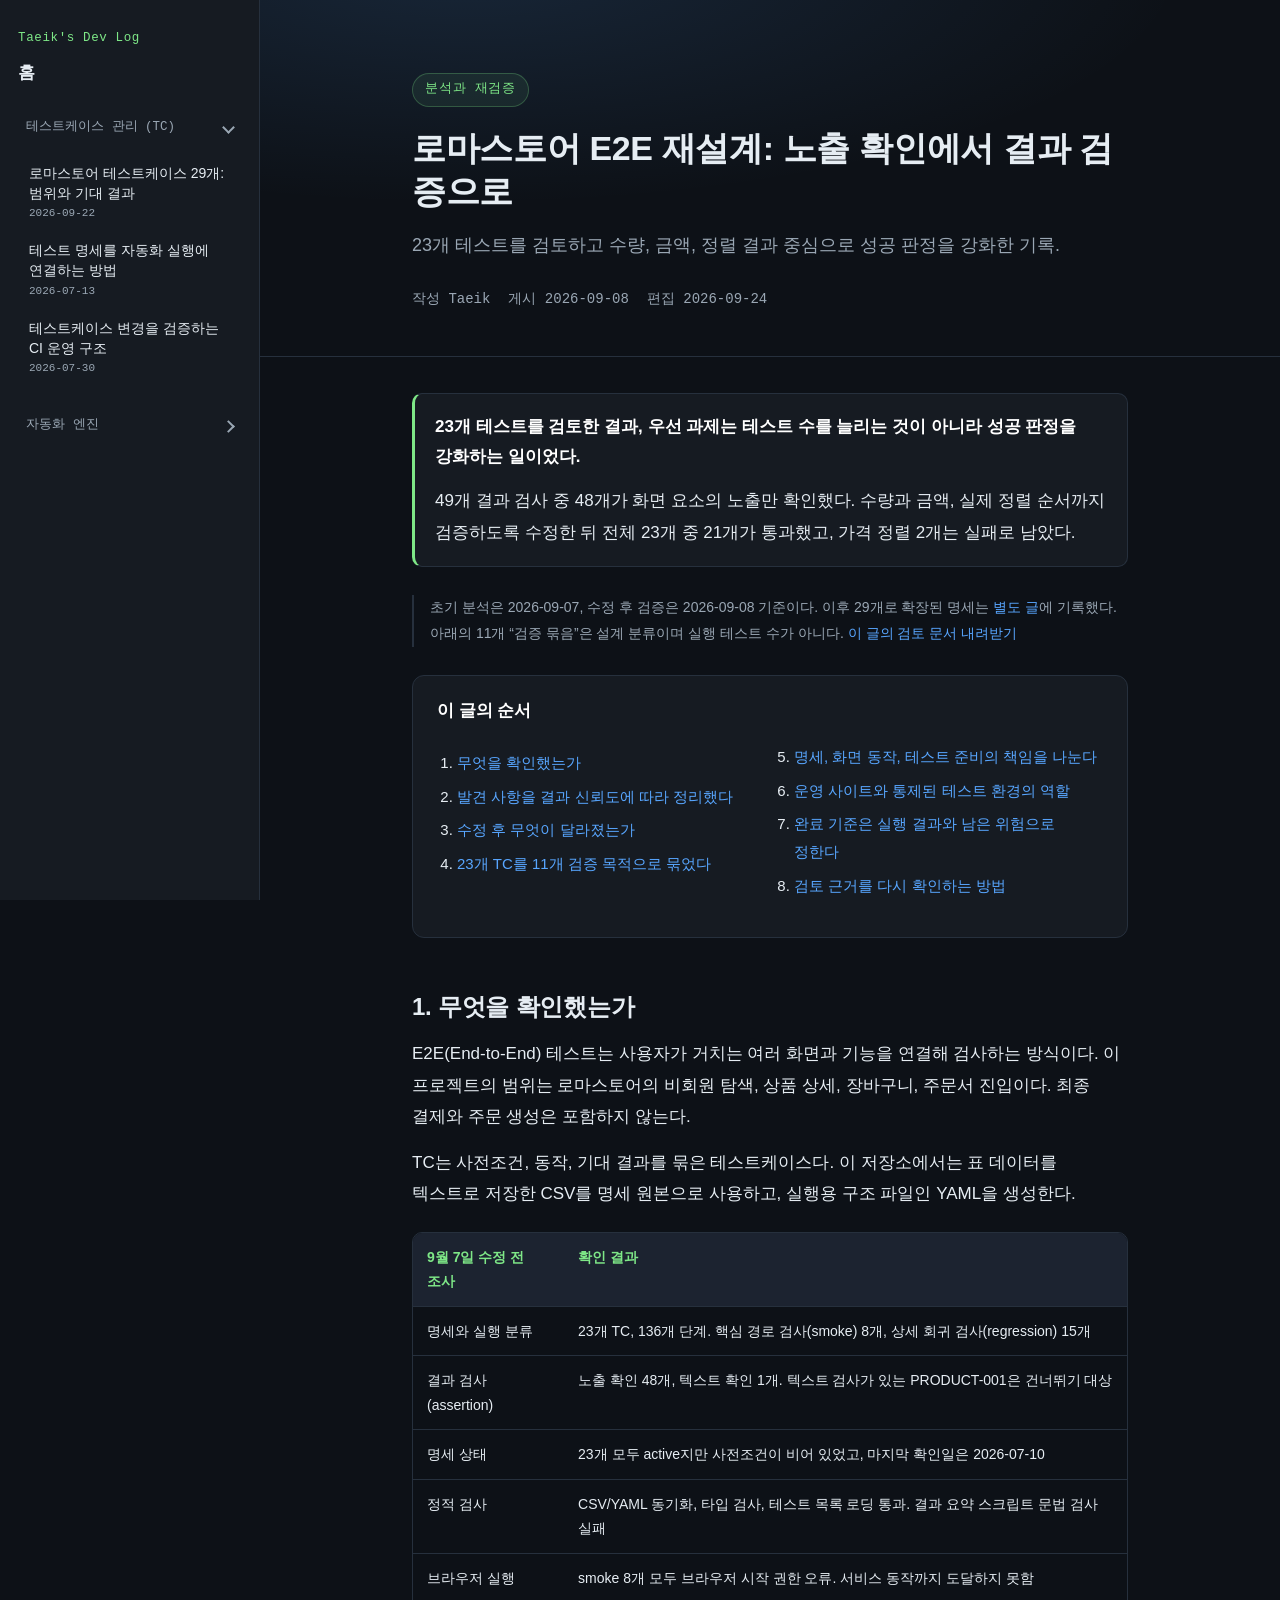
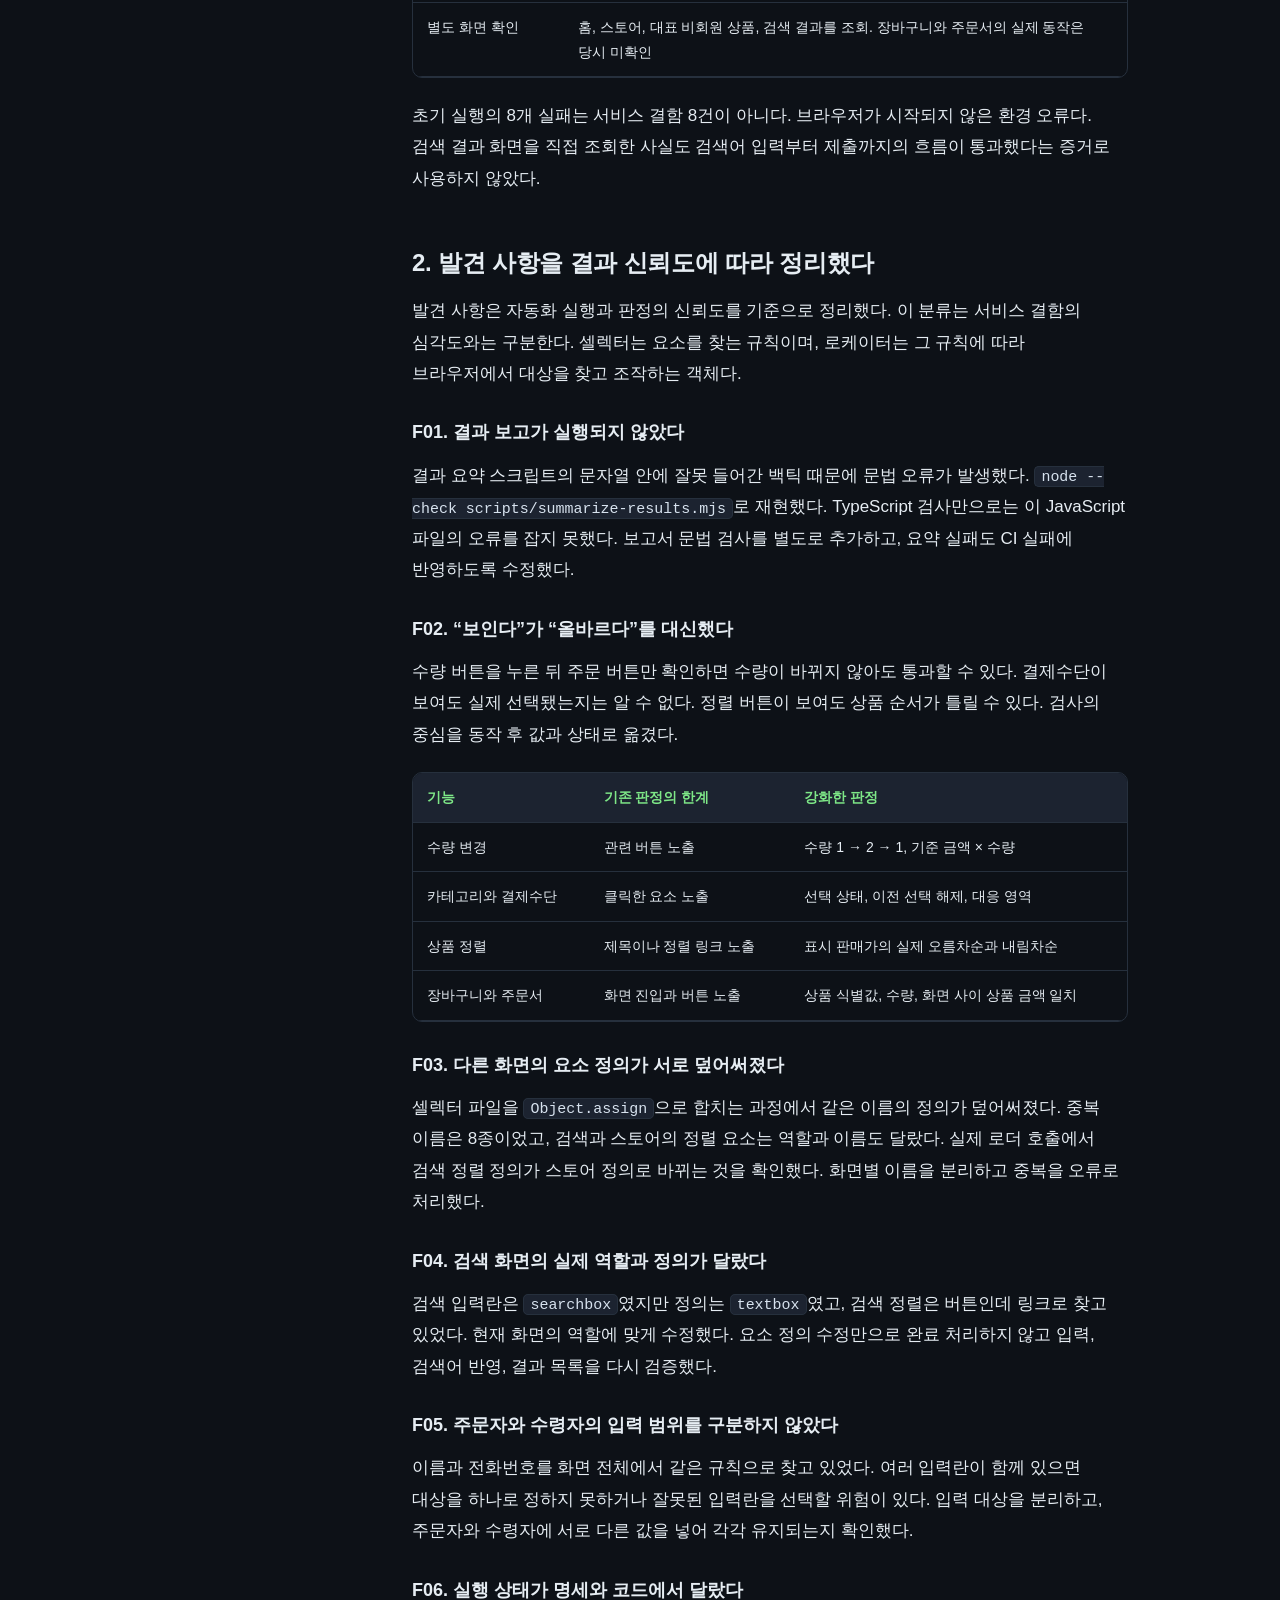
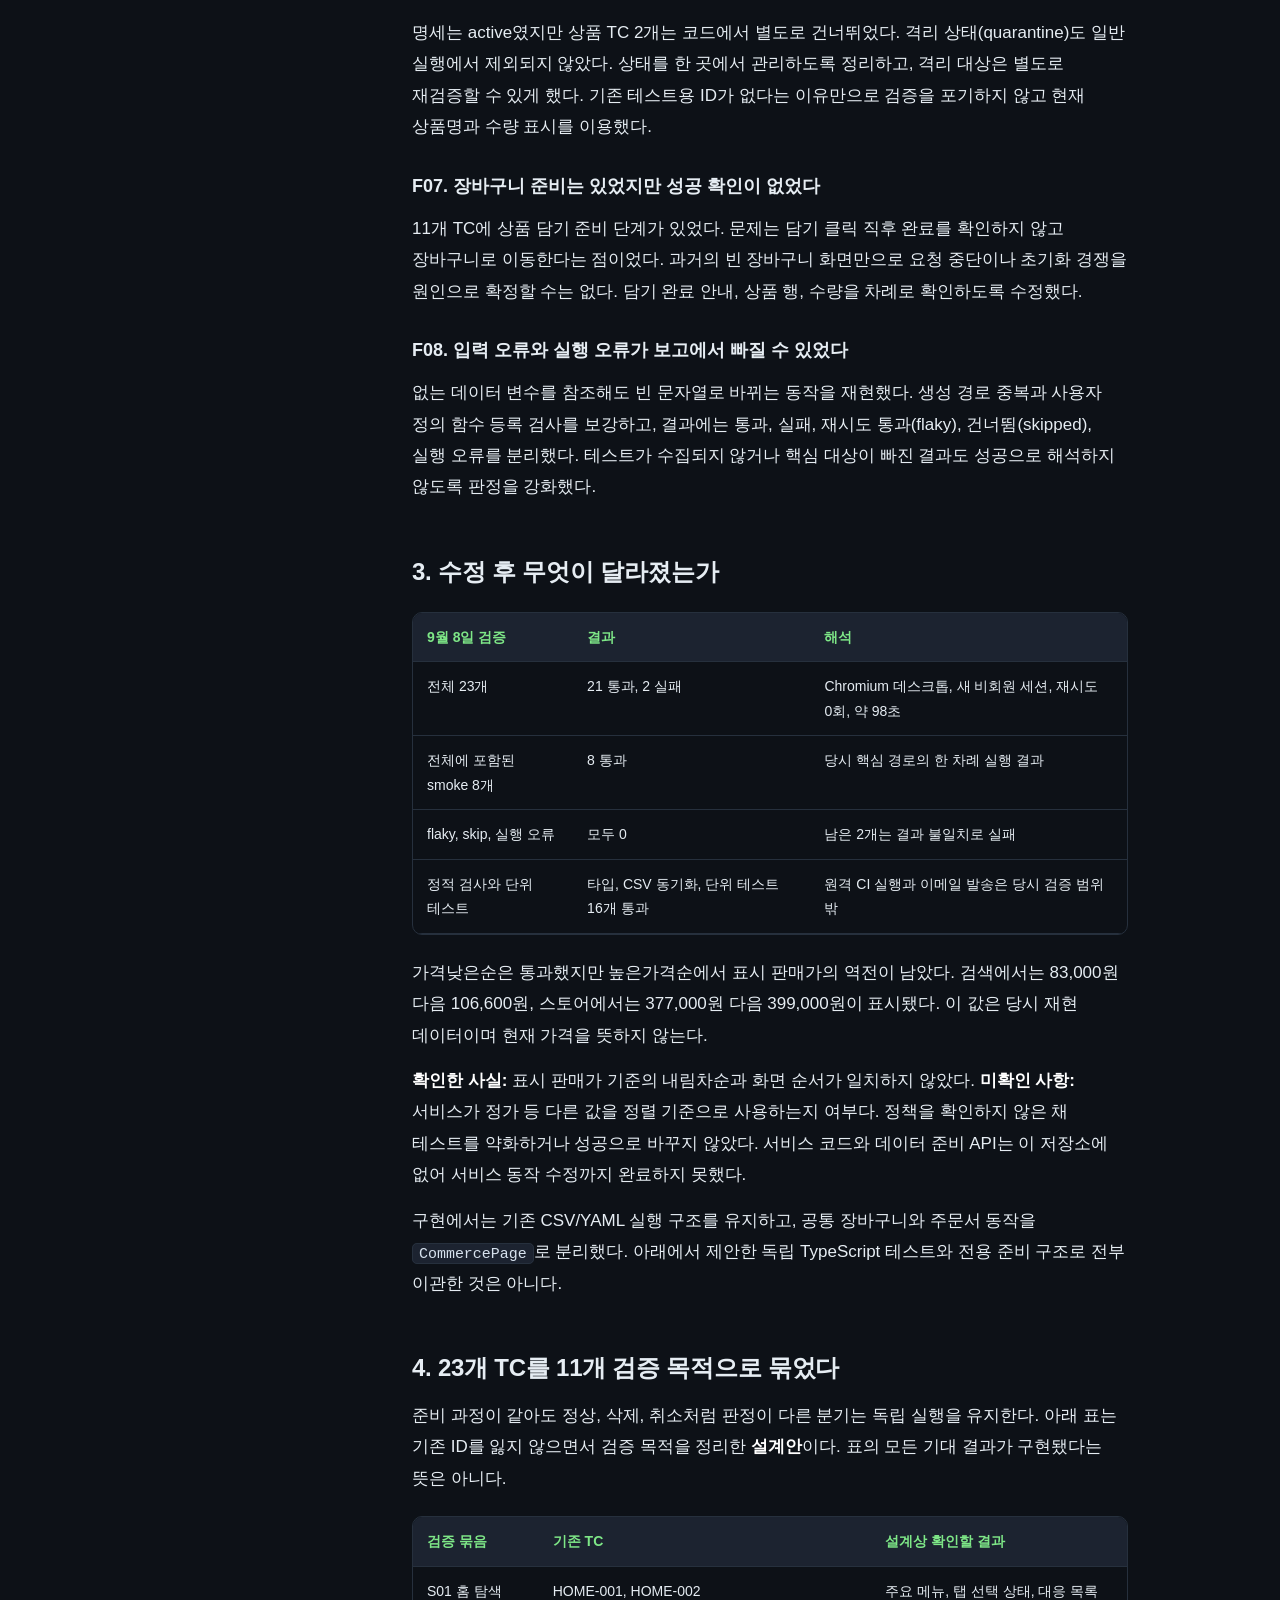
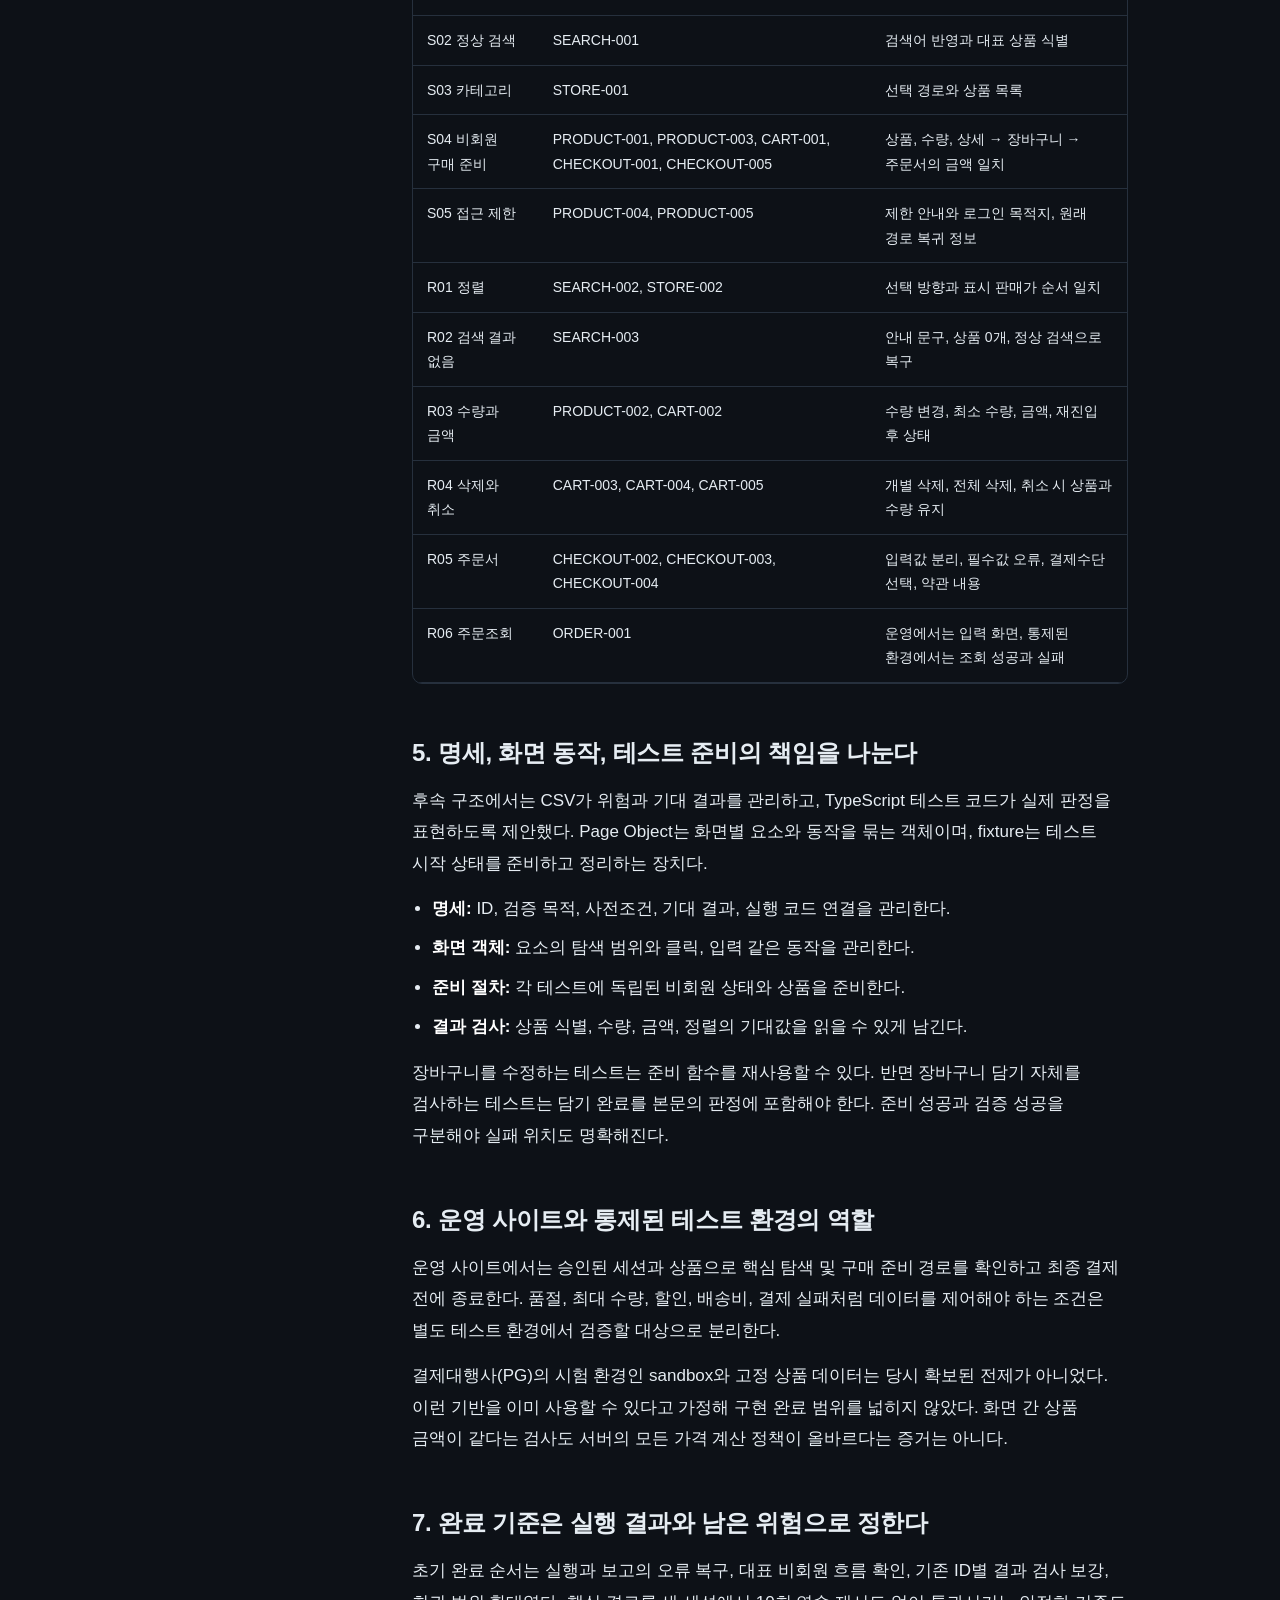
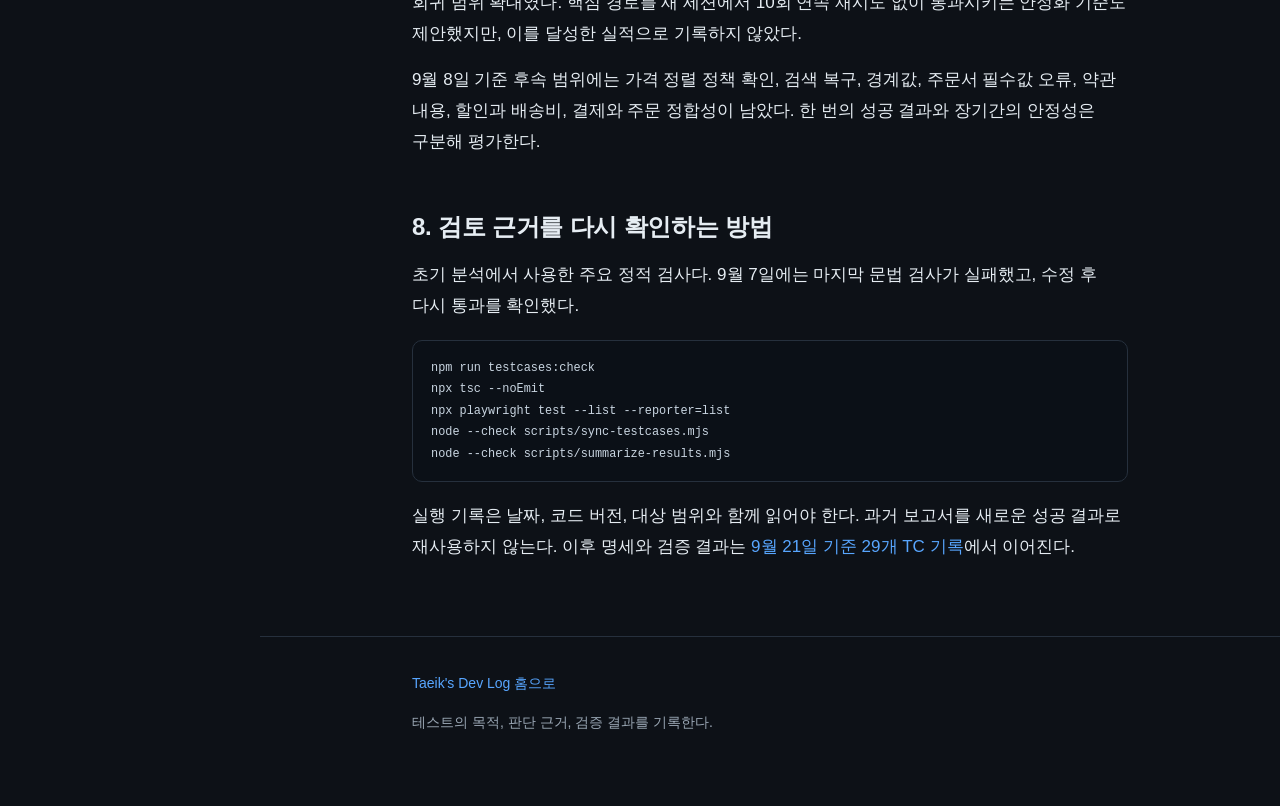
==== commit c5b84bbb: "docs: 전체 게시물의 공개 독자용 구조와 QA 서술 정비" ====
--- a/lomastore-e2e-redesign.html
+++ b/lomastore-e2e-redesign.html
@@ -1,4 +1,9 @@
-<!DOCTYPE html><html lang="ko"><head><meta charset="UTF-8"><meta name="viewport" content="width=device-width, initial-scale=1"><title>23개 TC를 다시 검토한 로마스토어 E2E 재설계 | Taeik's Dev Log</title><meta name="description" content="23개 TC, 136개 step, 49개 assertion을 다시 검토했다. 검증 누락과 실행 오류의 근거, 단계별 재설계, 실제 수정 결과를 정리한 기록."><link rel="canonical" href="https://tikim1988.github.io/lomastore-e2e-redesign.html"><style>
+<!DOCTYPE html>
+<html lang="ko"><head><meta charset="UTF-8"><meta name="viewport" content="width=device-width, initial-scale=1">
+<title>로마스토어 E2E 재설계: 노출 확인에서 결과 검증으로 | Taeik's Dev Log</title>
+<meta name="description" content="23개 테스트를 검토하고 수량, 금액, 정렬 결과 중심으로 성공 판정을 강화한 기록.">
+<link rel="canonical" href="https://tikim1988.github.io/lomastore-e2e-redesign.html">
+<style>
   :root{
     --bg:#0d1117; --surface:#161b22; --surface2:#1c2330;
     --border:#26303d; --text:#e6edf3; --muted:#9aa7b4;
@@ -124,48 +129,103 @@
   }
 
 .table-wrap{overflow-x:auto;margin:22px 0;border:1px solid var(--border);border-radius:10px}table{border-collapse:collapse;width:100%;font-size:14px;min-width:550px}th,td{padding:12px 14px;text-align:left;border-bottom:1px solid var(--border);vertical-align:top}th{background:var(--surface2);color:var(--accent2)}td code{overflow-wrap:anywhere}h2,h3{scroll-margin-top:24px}.toc{background:var(--surface);padding:20px 24px;border:1px solid var(--border);border-radius:12px}.toc ol{padding-left:20px}.stat-grid{display:grid;grid-template-columns:repeat(3,1fr);gap:12px;margin:24px 0}.stat{padding:16px;border:1px solid var(--border);border-radius:10px;background:var(--surface)}.stat b{display:block;font-size:27px;color:var(--accent2)}.stat span{font-size:13px;color:var(--muted)}@media(max-width:600px){.stat-grid{gap:6px}.stat{padding:10px}.stat b{font-size:23px}.table-wrap{max-width:100%}}
-</style><link rel="stylesheet" href="lnb.css">
-</head><body><button class="nav-toggle" aria-label="메뉴 열기" onclick="openNav()">☰</button>
+.tc{border:1px solid var(--border);border-radius:12px;padding:4px 20px 18px;margin:20px 0;background:var(--surface)}.tc h3{margin-top:18px;overflow-wrap:anywhere}.tc-meta{font-size:13px;color:var(--muted)}dt{font-weight:700;color:var(--accent2);margin-top:12px}dd{margin:4px 0 0}section{scroll-margin-top:25px}</style><link rel="stylesheet" href="lnb.css"><link rel="stylesheet" href="editorial.css">
+</head><body><a class="skip-link" href="#content">본문으로 이동</a><button class="nav-toggle" aria-label="메뉴 열기" onclick="openNav()">☰</button>
 <div class="lnb-overlay" id="lnbOverlay" onclick="closeNav()"></div>
-<nav class="lnb" id="lnb" aria-label="사이트 네비게이션">
-  <button class="close" aria-label="닫기" onclick="closeNav()">×</button>
-  <div class="brand">Taeik's Dev Log</div>
-  <a class="home" href="index.html">🏠 홈</a>
-
-  <details class="nav-group" open><summary>📁 테스트케이스 관리 (TC)</summary>
-  <ul>
-    <li><a href="lomastore-testcases.html">로마스토어 E2E 테스트케이스 29개: 절차와 기대 결과<span class="date">2026-09-22</span></a></li>
-    <li><a href="testcase-management.html">사람이 읽고 기계가 실행하는 테스트 케이스 만들기<span class="date">2026-07-13</span></a></li>
-    <li><a href="testcase-cicd.html">손으로 고치는 게 병목이다 — 테스트케이스 CI/CD 다시 짜기<span class="date">2026-07-30</span></a></li>
-  </ul></details>
-
-  <details class="nav-group"><summary>📁 자동화 엔진</summary>
-  <ul>
-    <li><a class="active" href="lomastore-e2e-redesign.html">23개 TC를 다시 검토한 로마스토어 E2E 재설계<span class="date">2026-09-08</span></a></li>
-    
-    <li><a href="test-automation-engine.html">YAML을 브라우저 클릭으로 바꾸는 엔진 만들기<span class="date">2026-07-13</span></a></li>
-    <li><a href="self-healing-locator.html">셀렉터가 낡아도 안 깨지게 — 셀프힐링 토대 만들기<span class="date">2026-07-27</span></a></li>
-  </ul></details>
-</nav><header class="hero"><div class="wrap"><span class="kicker">E2E REVIEW / PLAYWRIGHT</span><h1>23개 TC를 다시 검토한<br>로마스토어 E2E 재설계</h1><p class="lede">버튼이 보인다는 사실만으로 구매 흐름을 검증했다고 말할 수 있을까. 기존 테스트의 기대 결과와 실행 구조를 다시 확인하고, 고칠 순서와 실제 검증 결과를 정리했어.</p><div class="meta"><span>Taeik</span><span>게시 2026-09-08</span><span>초기 검토 2026-09-07</span></div></div></header><main><div class="wrap"><article><div class="stat-grid"><div class="stat"><b>23</b><span>검토한 테스트케이스</span></div><div class="stat"><b>48 / 49</b><span>기존 노출 확인 assertion</span></div><div class="stat"><b>11</b><span>제안한 검증 묶음</span></div></div><div class="callout"><strong>기록을 읽는 기준</strong><p>아래 1~7장은 9월 7일 수정 전 검토야. 이후 구현과 실행 결과는 마지막 업데이트에서 구분했어. 11개는 검증 목적별 묶음이고, 현재 실행 테스트 개수를 뜻하지 않아.</p><p><a href="lomastore-e2e-review.md" download>재설계 검토 문서 내려받기</a></p></div><nav class="toc" aria-label="글 목차"><strong>목차</strong><ol><li><a href="#section-1">1. 확인 범위와 결과</a></li><li><a href="#section-2">2. 우선 수정할 발견 사항</a></li><li><a href="#section-3">3. 기존 23개 TC 재분류</a></li><li><a href="#section-4">4. 추천 구조</a></li><li><a href="#section-5">5. 운영 서버와 테스트 환경의 역할</a></li><li><a href="#section-6">6. 구현 순서와 완료 기준</a></li><li><a href="#section-7">7. 이번 검토의 재현 명령</a></li><li><a href="#implementation">8. 수정과 재검증 결과</a></li></ol></nav><p>검토일: 2026-09-07. 아래 내용은 수정 전 기준이며, 이후 구현과 재검증 결과는 게시물 하단에 따로 기록했어.</p><p><strong>추천: Playwright와 기존 TC ID는 유지하고, CSV는 검증 명세를 관리하는 용도로 정리하자. 실제 구매 흐름은 TypeScript spec과 테스트별 fixture에서 직접 검증하는 구조가 적합해.</strong></p><p>현재 가장 큰 문제는 케이스 수가 아니라 성공 판정의 약함이야. 화면이 보여도 수량, 상품, 금액, 선택 상태가 잘못될 수 있는데 이를 구분하지 못해. 전면 교체보다 기존 실행 결함을 먼저 복구하고, 핵심 흐름부터 점진적으로 이관하는 게 좋아.</p><h2 id="section-1">1. 확인 범위와 결과</h2><div class="table-wrap"><table><thead><tr><th>항목</th><th>확인 결과</th></tr></thead><tbody><tr><td>TC 원본과 생성물</td><td>CSV 23개 TC, 136개 step, YAML 23개, 동기화 검사 통과</td></tr><tr><td>실행 분류</td><td>smoke 8개, regression 15개</td></tr><tr><td>assertion</td><td>총 49개 중 <code>assert_visible</code> 48개, <code>assert_text</code> 1개</td></tr><tr><td>skip 조건</td><td>PRODUCT-001, PRODUCT-002가 known issue에 걸림. 유일한 텍스트 assertion은 PRODUCT-001에 있음</td></tr><tr><td>메타데이터</td><td>23개 모두 active, enabled=true, precondition 공란, last_verified=2026-07-10</td></tr><tr><td>로컬 정적 검사</td><td>TypeScript 검사, 23개 테스트 목록 로딩, CSV 동기화 검사 통과</td></tr><tr><td>리포트 스크립트</td><td>문법 검사 실패, 결과 요약 단계가 실행되지 않음</td></tr><tr><td>smoke 재실행</td><td>8개 모두 Chromium 시작 단계에서 실행 권한 오류. 사이트 동작 검증에 도달하지 못함</td></tr><tr><td>현재 화면 조회</td><td>홈, 스토어, 대표 비회원 상품 상세, 검색 결과 페이지 확인</td></tr><tr><td>미확인</td><td>장바구니 추가 완료, 주문서 현재 DOM, 실제 구매 성공, 전체 회귀 실행, 원격 CI 최신 결과</td></tr></tbody></table></div><p>smoke JSON의 <code>unexpected=8</code>은 서비스 결함 8건을 뜻하지 않아. 모두 <code>bootstrap_check_in ... Permission denied (1100)</code>으로 브라우저가 종료됐어. skip도 테스트 본문 안에 있어 브라우저 생성 실패보다 먼저 적용되지 않았어.</p><p>현재 화면은 앱 Browser에서 별도로 조회했어. 검색창 입력 시도도 도구의 locator deadline 오류로 끝났고, 검색 결과는 홈에서 확인한 검색 URL로 직접 열었어. 따라서 검색 제출 흐름 전체가 통과했다고 판단할 수 없어.</p><p>초기 검토에서는 실사이트 장바구니 변경 범위가 확정되지 않아 조회까지만 진행했어. 이후 수정 단계에서 비회원 장바구니와 주문서 진입을 재검증했어. 최종 결제와 주문 생성은 범위 밖이야.</p><h2 id="section-2">2. 우선 수정할 발견 사항</h2><p>여기서 P1, P2는 <strong>자동화 개선 우선순위</strong>야. 서비스 결함 심각도와는 구분해.</p><h3>F01. P1: 결과 요약 스크립트가 문법 오류로 실행되지 않아</h3><ul class="clean"><li>근거: <code>scripts/summarize-results.mjs:33-43</code>, 특히 39행.</li><li>HTML을 감싸는 템플릿 문자열 내부의 <code>test-health.md</code>에 백틱을 다시 사용해 문자열이 끊겨.</li><li><code>node --check scripts/summarize-results.mjs</code>와 실제 스크립트 실행 모두 <code>SyntaxError: Unexpected identifier &#x27;test&#x27;</code>를 반환했어.</li><li><code>.github/workflows/scheduled-tests.yml</code>의 요약 단계가 결과를 만들지 못해. 요약 output과 이메일 첨부 생성도 영향을 받아.</li><li>수정: HTML의 <code>&lt;code&gt;test-health.md&lt;/code&gt;</code>로 바꾸고, CI에 <code>.mjs</code> 문법 검사를 추가하자. 이번 TypeScript 검사만으로는 이 오류가 검출되지 않았어.</li></ul><h3>F02. P1: 상품과 주문 결과가 틀려도 테스트가 통과할 수 있어</h3><ul class="clean"><li>근거: <code>testcase-management/steps.csv:17-23</code>, <code>59-67</code>, <code>automation/runner/interpreter.ts:60-67</code>.</li><li>CART-002는 수량 증가, 감소 후 주문 버튼만 확인해. 수량이 그대로여도 통과할 수 있어.</li><li>CHECKOUT-003은 결제수단 클릭 후 같은 radio의 노출만 확인해. 실제 선택 상태, 다른 수단의 해제 상태를 검증하지 않아.</li><li>SEARCH-002, STORE-002는 정렬 후 제목이나 정렬 링크만 확인해. 상품 가격 순서는 검증하지 않아.</li><li>HOME-002는 클릭한 탭의 노출만 확인해. 선택 상태와 대응 패널을 확인하지 않아.</li><li>PRODUCT-003, CART-001은 추가한 상품의 식별값, 수량, 금액을 확인하지 않아.</li><li>수정: 수량 전후 값, 선택 상태, 상품 행의 일치, 금액 계산, 정렬 결과를 기대 결과로 정하자. 보이는지 확인하는 assertion 자체는 필요하지만 결과 검증을 대신할 수 없어.</li></ul><h3>F03. P1: 전역 셀렉터 병합이 다른 화면의 정의를 덮어써</h3><ul class="clean"><li>근거: <code>automation/runner/selectors.ts:10-16</code>, <code>selectors/search.yaml:29-34</code>, <code>selectors/store.yaml</code>.</li><li><code>Object.assign</code>으로 같은 이름의 element를 아무 검증 없이 덮어써.</li><li>실제 <code>loadSelectors()</code> 호출 결과, <code>sort_price_asc</code>는 스토어의 <code>role: link</code>, <code>name: 가격낮은순</code>으로 결정됐어. 검색 파일의 <code>낮은가격순</code> 정의는 사라져.</li><li>중복 element 이름은 8종이며, 그중 가격 오름차순과 내림차순은 파일 간 값도 달라. 수량, 찜하기도 전역 이름을 공유해.</li><li>수정: 이관 전에는 <code>search_sort_price_asc</code>, <code>store_sort_price_asc</code>처럼 이름을 분리하고 중복 키를 즉시 오류로 처리하자. 이관 후에는 SearchPage, StorePage 등 각 화면 안에서 locator를 소유하자.</li></ul><h3>F04. P1: 현재 검색 UI와 locator의 역할이 달라</h3><ul class="clean"><li>근거: <code>selectors/search.yaml:8-10</code>, <code>17-34</code>, 2026-09-07 현재 DOM.</li><li>검색창은 <code>searchbox &quot;상품 검색&quot;</code>인데 코드는 <code>textbox</code>로 찾고 있어. 저장된 과거 실패 화면에서도 같은 차이를 확인했어.</li><li>검색 결과 정렬은 현재 <code>button &quot;인기순&quot;</code>, <code>button &quot;낮은가격순&quot;</code>이야. 검색 YAML에는 <code>link</code>로 정의되어 있어.</li><li>반면 스토어 정렬은 현재도 <code>link &quot;가격낮은순&quot;</code>이야. 검색과 스토어를 같은 locator로 처리할 수 없어.</li><li>수정: 검색 영역을 먼저 특정하고 현재 역할로 변경하자. 입력 역할 수정만으로 검색 전체가 복구됐다고 판단하면 안 돼. 입력, 제출, 검색어 반영, 결과 목록까지 다시 실행해야 해.</li></ul><h3>F05. P1: 주문자와 수령자 입력을 구별할 수 없어</h3><ul class="clean"><li>근거: <code>selectors/checkout.yaml:9-23</code>.</li><li>주문자 성함과 수령자 성함이 모두 전역 <code>getByRole(&#x27;textbox&#x27;, { name: &#x27;성함&#x27; })</code>으로 해석돼. 휴대폰번호도 동일해.</li><li>두 입력이 함께 존재하면 strict mode 오류가 나고, 한 입력만 보이면 잘못된 대상에 입력할 수 있어.</li><li>확인된 사실은 <strong>정의가 같고 범위 구분이 없다는 것</strong>이야. 주문서 현재 DOM은 이번에 확인하지 못했어.</li><li>수정: 주문자와 배송지 영역, 연결된 label 또는 고유 test id로 범위를 분리하자. 재설계 검증에는 두 사람의 서로 다른 이름과 번호를 써서 잘못된 입력을 잡아내자.</li></ul><h3>F06. P2: quarantine 설정은 실행에 반영되지 않고, skip 사유도 재평가가 필요해</h3><ul class="clean"><li>근거: <code>automation/tests/run-testcases.spec.ts:20-24</code>, <code>30-45</code>, <code>automation/runner/known-issues.ts</code>.</li><li><code>manual</code>, <code>enabled=false</code>만 제외하고 <code>quarantine</code>은 실행해. CSV에 quarantine을 적어도 실행 분리가 되지 않아.</li><li>CSV는 PRODUCT-001, PRODUCT-002까지 모두 active지만 코드가 별도로 skip시켜. 상태 정보가 두 곳에서 달라.</li><li>현재 대표 상품의 상품명 heading은 main 범위에서 정확한 이름으로 1개, <code>총 1개</code>도 정확한 텍스트로 1개였어. <code>product-title</code> test id는 0개였어.</li><li>test id가 없다는 사실만으로 자동화 불가능을 뜻하지 않아. 현재 DOM에서는 상품명 검증을 재개할 대안이 확인돼. 수량 변경 후 상태의 안정성은 추가 실행이 필요해.</li><li>수정: 상태, 사유, 담당자, 이슈, 재검토일을 명세 한 곳에서 관리하자. quarantine은 별도 실행 범위로 분리하고 정상 통과율에 섞지 말자.</li></ul><h3>F07. P2: 장바구니 준비 단계는 있지만 성공을 보장하지 않아</h3><ul class="clean"><li>근거: <code>testcase-management/steps.csv:31-39</code>, <code>automation/runner/interpreter.ts:39-46</code>, 기존 PRODUCT-003 실패 화면.</li><li>상품 상세 이동, 담기 클릭, <code>/cart</code> 이동을 하는 케이스가 11개야. CART-001과 checkout에도 준비 단계가 이미 있어.</li><li>담기 클릭 직후 성공 상태를 확인하지 않고 문서 이동을 해. 추가 완료 전 이동, 클라이언트 초기화 시점, 서버 응답 실패 등을 구별하지 못해.</li><li>과거 실패 화면에서 장바구니가 비어 있었다는 사실은 확인돼. <strong>원인이 요청 중단이나 초기화 경쟁이라는 건 가설</strong>이야. 새 trace와 응답, UI 완료 상태 대조가 필요해.</li><li>수정: 테스트별 <code>cartWithProduct</code> fixture에서 대상 상품, 구매 가능 상태를 확인하고 담기 완료 후 해당 상품 행과 수량을 확인하자. UI 담기 자체를 검증하는 spec은 이 과정을 테스트 본문에 남기자.</li><li><code>test-health.md</code>의 준비 단계 누락 진단은 현재 코드와 맞지 않아. 준비 존재 여부와 준비 성공 여부를 나눠 기록해야 해.</li></ul><h3>F08. P2: 입력 검증과 실행 결과 분류에도 빈틈이 있어</h3><ul class="clean"><li><code>automation/runner/loader.ts:46-53</code>: 존재하지 않는 fixture 경로는 오류 대신 빈 문자열이 돼. <code>${checkout.missing}</code>을 실제 함수에 전달해 빈 문자열 반환을 확인했어.</li><li><code>scripts/sync-testcases.mjs</code>: TC ID 중복 검사는 있지만 생성 경로 중복 검사, fixture 변수 존재 검사, custom 함수 등록 여부 검사는 없어. 이 부분은 코드 검토로 확인했고 잘못된 CSV를 저장소에 주입하진 않았어.</li><li><code>scripts/summarize-results.mjs:8,18-20</code>: flaky를 실패 수에 더하면서 마지막 시도가 실패인 항목만 목록에 담아. 문법 오류 수정 후에도 재시도 통과 건의 숫자와 상세 목록이 어긋날 수 있어.</li><li>같은 스크립트는 최상위 <code>errors</code>를 집계하지 않아. workflow의 최종 판정도 요약의 failed 값에 의존해. 테스트 프로세스 종료 상태와 실행 오류를 함께 반영해야 해.</li><li>수정: 누락 변수, 중복 생성 경로와 키는 실행 전에 실패시키자. 보고서는 passed, failed, flaky, skipped, 실행 오류를 분리하고 재시도별 원인을 보존하자.</li></ul><h2 id="section-3">3. 기존 23개 TC 재분류</h2><p>아래 S01~R06은 <strong>11개 검증 묶음</strong>이야. 실행 테스트를 정확히 11개로 줄인다는 뜻은 아니야. 정상, 취소, 실패 분기는 독립된 테스트로 유지하고 setup만 공유하자. 기존 ID는 <code>legacy_ids</code> 같은 필드로 모두 추적해.</p><div class="table-wrap"><table><thead><tr><th>묶음</th><th>기존 TC</th><th>처리</th><th>새 성공 기준</th></tr></thead><tbody><tr><td>S01 홈과 탐색</td><td>HOME-001, HOME-002</td><td>탐색 묶음으로 정리, 탭 변형은 회귀 분리 가능</td><td>주요 메뉴 목적지, 인기상품 목록, 탭 선택 상태와 대응 패널</td></tr><tr><td>S02 검색 정상</td><td>SEARCH-001</td><td>강화</td><td>검색어 반영, 결과 목록, 알려진 상품의 식별값</td></tr><tr><td>S03 카테고리</td><td>STORE-001</td><td>강화</td><td>선택한 카테고리와 URL, 해당 상품 목록</td></tr><tr><td>S04 비회원 구매 경로</td><td>PRODUCT-001, PRODUCT-003, CART-001, CHECKOUT-001, CHECKOUT-005</td><td>중복 화면 노출을 핵심 여정으로 통합</td><td>상품 식별값, 수량, 상세에서 장바구니와 주문서로 이어지는 금액 정합성, 결제 직전 상태</td></tr><tr><td>S05 비회원 접근 제한</td><td>PRODUCT-004, PRODUCT-005</td><td>같은 목적의 서로 다른 진입 분기로 유지</td><td>제한 상품 안내, 찜하기 후 로그인 목적지, 원래 경로 복귀 정보</td></tr><tr><td>R01 정렬</td><td>SEARCH-002, STORE-002</td><td>검증 알고리즘 공유, 화면별 실행 분리</td><td>선택 정렬과 실제 표시 판매가의 단조 증가, 감소</td></tr><tr><td>R02 검색 결과 없음</td><td>SEARCH-003</td><td>강화</td><td>결정적인 미일치 데이터, 결과 0개와 빈 상태, 정상 검색으로 복구</td></tr><tr><td>R03 수량과 금액</td><td>PRODUCT-002, CART-002</td><td>검증 목적 통합, 상세와 장바구니 분리 실행</td><td>1→2→1 수량, 항목금액, 최소 수량 상태, 장바구니 재진입 유지</td></tr><tr><td>R04 삭제와 취소</td><td>CART-003, CART-004, CART-005</td><td>준비 공유, 3개 분기 독립</td><td>대상 상품만 삭제, 모두 비우기, 취소 시 상품과 수량 유지, 빈 상태</td></tr><tr><td>R05 주문서</td><td>CHECKOUT-002, CHECKOUT-003, CHECKOUT-004</td><td>화면 요소 나열을 입력과 선택 검증으로 교체</td><td>주문자와 수령자 값 분리, 필수값 오류, 결제수단 선택과 해제, 약관의 정확한 내용 또는 목적지</td></tr><tr><td>R06 비회원 주문조회</td><td>ORDER-001</td><td>화면 기본 검사 유지, 제출 검증 별도</td><td>운영에서는 입력란과 버튼, 테스트 환경에서는 형식 오류와 본인 주문 조회</td></tr></tbody></table></div><p>S 묶음을 운영 smoke 후보로 추천해. 승인된 게스트 테스트 세션, 현재 구매 정책, 상품 가용성이 확보되어야 S04를 운영에서 자동 실행할 수 있어. R 묶음은 회귀 검증에 둬. 화면별 원인 분리가 어려워지면 거대한 여정 하나로 계속 합치지 말자.</p><p><strong>새로 필요한 위험 검증</strong>은 별도 후속 범위야. 기존 23개를 검증했다고 해서 다음까지 확보한 것으로 보지 말자.</p><div class="table-wrap"><table><thead><tr><th>위험</th><th>권장 검증 위치</th><th>필요한 전제</th></tr></thead><tbody><tr><td>옵션 필수, 품절, 최대 구매 수량</td><td>테스트 환경 UI와 API</td><td>고정 상품, 재고 및 옵션 정책</td></tr><tr><td>두 상품 중 하나만 삭제, 동일 상품 재추가</td><td>장바구니 회귀</td><td>독립 데이터, 재추가 시 병합 정책</td></tr><tr><td>할인, 배송비 경계값, 도서산간</td><td>계산 단위 테스트와 API, 대표 UI</td><td>확정 정책과 고정 가격</td></tr><tr><td>장바구니 이후 가격 또는 재고 변경</td><td>테스트 환경 통합 테스트</td><td>가격과 재고를 제어할 수 있는 준비 API</td></tr><tr><td>결제 성공, 실패, 취소, 중복 제출과 콜백</td><td>PG sandbox와 주문 API</td><td>sandbox 계정, 주문 조회, 정리 방법</td></tr><tr><td>인증 및 연령 제한 상태별 접근</td><td>테스트 환경 인증 fixture</td><td>미인증과 인증 계정, 명확한 정책</td></tr></tbody></table></div><h2 id="section-4">4. 추천 구조</h2><p>현재 저장소는 테스트 코드 저장소야. 서비스 백엔드 코드, 테스트 데이터 준비 API, staging 주소는 확인되지 않았어. 이를 이미 쓸 수 있다는 전제로 설계하지 말자.</p><pre><code>testcase-management/
-  test-cases.csv          ID, 위험, 전제조건, 기대 결과, 우선순위, 상태
-automation/
-  tests/
-    smoke/               핵심 사용자 여정
-    regression/          정렬, 수량, 삭제, 주문서의 독립 검증
-  pages/                 HomePage, SearchPage, ProductPage, CartPage, CheckoutPage
-  fixtures/              guestSession, productData, cartWithProduct
-  assertions/            상품 일치, 금액 계산, 목록 정렬 검증
-  legacy/                이관 중인 기존 YAML runner
-scripts/
-  validate-testcases     명세와 spec 연결, 중복 ID와 상태 검증
-  summarize-results      재시도와 실행 오류를 포함한 결과 집계</code></pre><ul class="clean"><li><strong>CSV는 검증할 내용을 관리해.</strong> <code>risk</code>, <code>expected_result</code>, <code>data_profile</code>, <code>environment</code>, <code>automation_ref</code>, <code>owner</code>, <code>issue</code>, <code>review_due</code>를 필요한 순서대로 추가하자. 클릭 단계는 spec과 Page Object가 소유해. 같은 실행 로직을 CSV와 코드 양쪽에서 따로 편집하지 말자.</li><li><strong>기존 YAML은 이관 기간에 유지해.</strong> 새 spec으로 옮긴 TC만 기존 runner에서 제외하고, 이관된 ID가 새 spec과 연결되는지 검사하자. 모든 TC가 추적될 때 steps.csv 생성 체계를 폐기할 수 있어.</li><li><strong>각 테스트의 상태는 독립적으로 준비해.</strong> 현재 Playwright의 <code>page</code> fixture 격리는 재사용할 수 있어. 앞선 테스트가 장바구니를 채웠다는 전제를 만들지 말자.</li><li><strong>전제 준비와 본 검증을 구분해.</strong> 장바구니 편집 테스트는 준비 fixture를 쓰고, 장바구니 담기 테스트는 담기 동작과 완료를 직접 검증하자. 준비 API가 없다면 UI 준비부터 사용해.</li><li><strong>Page Object는 UI 동작과 요소 범위를 담당해.</strong> 가격, 수량 등의 기대 결과는 spec에서 읽을 수 있게 남겨. custom action에 모든 판단을 숨기는 방식은 피하자.</li><li><strong>실제 상태를 기다려.</strong> 담기 완료 안내, 장바구니 상품 행, 수량 반영을 기다리고 필요한 API 응답을 보조 증거로 쓰자. 고정 sleep이나 무조건 timeout 확대를 해결책으로 삼지 말자.</li></ul><p>이 방향은 사용자에게 보이는 동작 검증, 독립된 테스트, 영역을 좁힌 locator를 권장하는 <a href="https://playwright.dev/docs/best-practices">Playwright 공식 원칙</a>과 테스트별 준비와 정리를 지원하는 <a href="https://playwright.dev/docs/test-fixtures">fixture 문서</a>에 근거했어. CSV 실행 DSL에서 직접 spec으로 옮기자는 선택은 이 저장소의 규모와 검증 요구를 바탕으로 한 추천이야.</p><p>Python으로 전체 재작성할 이득은 현재 근거에서 찾기 어려워. 이미 동작하는 TypeScript 기반 로딩과 Playwright 설정을 활용하는 편이 이관 범위를 줄여.</p><h2 id="section-5">5. 운영 서버와 테스트 환경의 역할</h2><div class="table-wrap"><table><thead><tr><th>구분</th><th>운영 smoke</th><th>테스트 환경 회귀</th></tr></thead><tbody><tr><td>목적</td><td>핵심 탐색과 승인된 구매 직전 경로의 사용 가능성</td><td>경계값, 실패 복구, 결제와 주문 정합성</td></tr><tr><td>데이터</td><td>승인된 격리 게스트 세션, 지정 상품의 사전 상태 확인</td><td>고정 상품, 계정, 재고, 가격, 테스트 주문</td></tr><tr><td>주문 및 PG</td><td>최종 주문 또는 결제 동작 전 종료</td><td>sandbox에서 성공, 실패, 취소, 중복과 지연 검증</td></tr><tr><td>외부 서비스</td><td>연결 지점의 UI 확인</td><td>통제된 응답과 sandbox를 목적에 맞게 분리</td></tr><tr><td>브라우저</td><td>먼저 Chromium 데스크톱</td><td>안정화 후 모바일 viewport, 실제 WebKit 등 우선순위별 확대</td></tr></tbody></table></div><p>최종 결제 버튼을 누르지 않는 현재 범위는 <strong>주문서 진입과 구매 준비 자동화</strong>야. 결제 완료까지 검증하는 E2E라고 부를 근거는 없어. 주문서 버튼 노출만으로 주문서 작성 완료나 결제 가능 상태를 판단하지 말자.</p><p>운영의 상품 가격은 숫자를 코드에 고정하기보다 같은 여정에서 상품금액과 수량이 각 화면에 일관되게 전달되는지 확인하자. 할인과 배송비의 정확한 정책 검증은 고정 데이터가 있는 환경에서 독립적으로 해. UI 금액을 서로 비교하는 검사만으로 서버 계산 정책까지 올바르다고 입증할 수는 없어.</p><h2 id="section-6">6. 구현 순서와 완료 기준</h2><div class="table-wrap"><table><thead><tr><th>순서</th><th>작업</th><th>완료 기준</th></tr></thead><tbody><tr><td>1</td><td>실행 신뢰성 복구</td><td>요약 스크립트 문법 정상, 누락 변수와 중복 키 차단, quarantine 분리, 실제 테스트 실패와 실행 오류 모두 CI 실패에 반영</td></tr><tr><td>2</td><td>대표 비회원 여정 1개 이관</td><td>새 게스트 상태에서 상품 확인, 담기 완료, 장바구니 식별값과 수량, 주문서 금액까지 증거 확보</td></tr><tr><td>3</td><td>23개 TC의 검증 목적 이관</td><td>위 매핑의 기존 ID 23개 모두 연결, 수량과 선택 상태 등 결과 assertion 추가, 분기별 실패 위치 구분</td></tr><tr><td>4</td><td>운영 지표와 회귀 확장</td><td>실행된 핵심 ID 누락 검사, flaky와 skip 별도 집계, 고정 데이터와 PG sandbox 확보 후 경계값 확대</td></tr></tbody></table></div><p>단계 2의 다음 확인 대상은 장바구니 변경 허용 범위와 실행 가능한 브라우저 환경이야. 현재 자료만으로 담기 실패의 원인을 확정해 코드를 고치면 안 돼.</p><p>추천 안정화 기준은 핵심 묶음이 <strong>서로 다른 새 세션에서 10회 연속 재시도 없이 통과</strong>하는 거야. 이는 제안 기준이고 달성한 수치가 아니야. 운영 반복 실행은 승인된 실행 범위와 빈도 안에서만 해. 장기 운영 품질은 이후 일별 실패, flaky, skip 추세로 따로 평가하자.</p><p>리포트에는 통과율 하나 대신 다음을 남기자.</p><ul class="clean"><li>실행 대상 수, 실제 실행 수, 통과, 실패, flaky, skipped, 실행 오류</li><li>핵심 TC ID의 실행 누락과 quarantine 재검토 기한 초과</li><li>데이터 준비 시간과 본 검증 시간, 실패한 <code>test.step</code></li><li>관련 TC ID, 상품 데이터 프로필, 환경, 재시도별 trace와 스크린샷</li></ul><h2 id="section-7">7. 이번 검토의 재현 명령</h2><pre><code>npm run testcases:check
+<nav class="lnb" id="lnb" aria-label="사이트 내비게이션"><button class="close" aria-label="메뉴 닫기" onclick="closeNav()">×</button><div class="brand">Taeik's Dev Log</div><a class="home" href="index.html">홈</a>
+<details class="nav-group" open><summary>테스트케이스 관리 (TC)</summary><ul>
+<li><a href="lomastore-testcases.html">로마스토어 테스트케이스 29개: 범위와 기대 결과<span class="date">2026-09-22</span></a></li>
+<li><a href="testcase-management.html">테스트 명세를 자동화 실행에 연결하는 방법<span class="date">2026-07-13</span></a></li>
+<li><a href="testcase-cicd.html">테스트케이스 변경을 검증하는 CI 운영 구조<span class="date">2026-07-30</span></a></li>
+</ul></details>
+<details class="nav-group"><summary>자동화 엔진</summary><ul>
+<li><a href="lomastore-popup-handling.html">이벤트 팝업으로 막힌 테스트: 원인 분석과 대응<span class="date">2026-09-24</span></a></li>
+<li><a class="active" aria-current="page" href="lomastore-e2e-redesign.html">로마스토어 E2E 재설계: 노출 확인에서 결과 검증으로<span class="date">2026-09-08</span></a></li>
+<li><a href="test-automation-engine.html">YAML 시나리오를 실행하는 Playwright 엔진 설계<span class="date">2026-07-13</span></a></li>
+<li><a href="self-healing-locator.html">셀렉터 변경에 대비하는 감지와 기록 구조<span class="date">2026-07-27</span></a></li>
+</ul></details>
+</nav>
+<header class="hero"><div class="wrap"><span class="kicker">분석과 재검증</span><h1>로마스토어 E2E 재설계: 노출 확인에서 결과 검증으로</h1><p class="lede">23개 테스트를 검토하고 수량, 금액, 정렬 결과 중심으로 성공 판정을 강화한 기록.</p><div class="meta"><span>작성 Taeik</span><span>게시 <time datetime="2026-09-08">2026-09-08</time></span><span>편집 <time datetime="2026-09-24">2026-09-24</time></span></div></div></header>
+<main id="content"><div class="wrap"><article><div class="tldr"><strong>23개 테스트를 검토한 결과, 우선 과제는 테스트 수를 늘리는 것이 아니라 성공 판정을 강화하는 일이었다.</strong><p>49개 결과 검사 중 48개가 화면 요소의 노출만 확인했다. 수량과 금액, 실제 정렬 순서까지 검증하도록 수정한 뒤 전체 23개 중 21개가 통과했고, 가격 정렬 2개는 실패로 남았다.</p></div>
+<p class="record-note">초기 분석은 2026-09-07, 수정 후 검증은 2026-09-08 기준이다. 이후 29개로 확장된 명세는 <a href="lomastore-testcases.html">별도 글</a>에 기록했다. 아래의 11개 “검증 묶음”은 설계 분류이며 실행 테스트 수가 아니다. <a href="lomastore-e2e-review.md" download>이 글의 검토 문서 내려받기</a></p>
+<nav class="toc" aria-label="글 목차"><strong>이 글의 순서</strong><ol><li><a href="#section-1">무엇을 확인했는가</a></li><li><a href="#section-2">발견 사항을 결과 신뢰도에 따라 정리했다</a></li><li><a href="#implementation">수정 후 무엇이 달라졌는가</a></li><li><a href="#section-3">23개 TC를 11개 검증 목적으로 묶었다</a></li><li><a href="#section-4">명세, 화면 동작, 테스트 준비의 책임을 나눈다</a></li><li><a href="#section-5">운영 사이트와 통제된 테스트 환경의 역할</a></li><li><a href="#section-6">완료 기준은 실행 결과와 남은 위험으로 정한다</a></li><li><a href="#section-7">검토 근거를 다시 확인하는 방법</a></li></ol></nav><h2 id="section-1">1. 무엇을 확인했는가</h2>
+<p>E2E(End-to-End) 테스트는 사용자가 거치는 여러 화면과 기능을 연결해 검사하는 방식이다. 이 프로젝트의 범위는 로마스토어의 비회원 탐색, 상품 상세, 장바구니, 주문서 진입이다. 최종 결제와 주문 생성은 포함하지 않는다.</p><p>TC는 사전조건, 동작, 기대 결과를 묶은 테스트케이스다. 이 저장소에서는 표 데이터를 텍스트로 저장한 CSV를 명세 원본으로 사용하고, 실행용 구조 파일인 YAML을 생성한다.</p>
+<div class="table-wrap"><table><thead><tr><th scope="col">9월 7일 수정 전 조사</th><th scope="col">확인 결과</th></tr></thead><tbody>
+<tr><td>명세와 실행 분류</td><td>23개 TC, 136개 단계. 핵심 경로 검사(smoke) 8개, 상세 회귀 검사(regression) 15개</td></tr>
+<tr><td>결과 검사(assertion)</td><td>노출 확인 48개, 텍스트 확인 1개. 텍스트 검사가 있는 PRODUCT-001은 건너뛰기 대상</td></tr>
+<tr><td>명세 상태</td><td>23개 모두 active지만 사전조건이 비어 있었고, 마지막 확인일은 2026-07-10</td></tr>
+<tr><td>정적 검사</td><td>CSV/YAML 동기화, 타입 검사, 테스트 목록 로딩 통과. 결과 요약 스크립트 문법 검사 실패</td></tr>
+<tr><td>브라우저 실행</td><td>smoke 8개 모두 브라우저 시작 권한 오류. 서비스 동작까지 도달하지 못함</td></tr>
+<tr><td>별도 화면 확인</td><td>홈, 스토어, 대표 비회원 상품, 검색 결과를 조회. 장바구니와 주문서의 실제 동작은 당시 미확인</td></tr>
+</tbody></table></div>
+<p>초기 실행의 8개 실패는 서비스 결함 8건이 아니다. 브라우저가 시작되지 않은 환경 오류다. 검색 결과 화면을 직접 조회한 사실도 검색어 입력부터 제출까지의 흐름이 통과했다는 증거로 사용하지 않았다.</p>
+<h2 id="section-2">2. 발견 사항을 결과 신뢰도에 따라 정리했다</h2>
+<p>발견 사항은 자동화 실행과 판정의 신뢰도를 기준으로 정리했다. 이 분류는 서비스 결함의 심각도와는 구분한다. 셀렉터는 요소를 찾는 규칙이며, 로케이터는 그 규칙에 따라 브라우저에서 대상을 찾고 조작하는 객체다.</p>
+<h3>F01. 결과 보고가 실행되지 않았다</h3>
+<p>결과 요약 스크립트의 문자열 안에 잘못 들어간 백틱 때문에 문법 오류가 발생했다. <code>node --check scripts/summarize-results.mjs</code>로 재현했다. TypeScript 검사만으로는 이 JavaScript 파일의 오류를 잡지 못했다. 보고서 문법 검사를 별도로 추가하고, 요약 실패도 CI 실패에 반영하도록 수정했다.</p>
+<h3>F02. “보인다”가 “올바르다”를 대신했다</h3>
+<p>수량 버튼을 누른 뒤 주문 버튼만 확인하면 수량이 바뀌지 않아도 통과할 수 있다. 결제수단이 보여도 실제 선택됐는지는 알 수 없다. 정렬 버튼이 보여도 상품 순서가 틀릴 수 있다. 검사의 중심을 동작 후 값과 상태로 옮겼다.</p>
+<div class="table-wrap"><table><thead><tr><th scope="col">기능</th><th scope="col">기존 판정의 한계</th><th scope="col">강화한 판정</th></tr></thead><tbody>
+<tr><td>수량 변경</td><td>관련 버튼 노출</td><td>수량 1 → 2 → 1, 기준 금액 × 수량</td></tr>
+<tr><td>카테고리와 결제수단</td><td>클릭한 요소 노출</td><td>선택 상태, 이전 선택 해제, 대응 영역</td></tr>
+<tr><td>상품 정렬</td><td>제목이나 정렬 링크 노출</td><td>표시 판매가의 실제 오름차순과 내림차순</td></tr>
+<tr><td>장바구니와 주문서</td><td>화면 진입과 버튼 노출</td><td>상품 식별값, 수량, 화면 사이 상품 금액 일치</td></tr>
+</tbody></table></div>
+<h3>F03. 다른 화면의 요소 정의가 서로 덮어써졌다</h3>
+<p>셀렉터 파일을 <code>Object.assign</code>으로 합치는 과정에서 같은 이름의 정의가 덮어써졌다. 중복 이름은 8종이었고, 검색과 스토어의 정렬 요소는 역할과 이름도 달랐다. 실제 로더 호출에서 검색 정렬 정의가 스토어 정의로 바뀌는 것을 확인했다. 화면별 이름을 분리하고 중복을 오류로 처리했다.</p>
+<h3>F04. 검색 화면의 실제 역할과 정의가 달랐다</h3>
+<p>검색 입력란은 <code>searchbox</code>였지만 정의는 <code>textbox</code>였고, 검색 정렬은 버튼인데 링크로 찾고 있었다. 현재 화면의 역할에 맞게 수정했다. 요소 정의 수정만으로 완료 처리하지 않고 입력, 검색어 반영, 결과 목록을 다시 검증했다.</p>
+<h3>F05. 주문자와 수령자의 입력 범위를 구분하지 않았다</h3>
+<p>이름과 전화번호를 화면 전체에서 같은 규칙으로 찾고 있었다. 여러 입력란이 함께 있으면 대상을 하나로 정하지 못하거나 잘못된 입력란을 선택할 위험이 있다. 입력 대상을 분리하고, 주문자와 수령자에 서로 다른 값을 넣어 각각 유지되는지 확인했다.</p>
+<h3>F06. 실행 상태가 명세와 코드에서 달랐다</h3>
+<p>명세는 active였지만 상품 TC 2개는 코드에서 별도로 건너뛰었다. 격리 상태(quarantine)도 일반 실행에서 제외되지 않았다. 상태를 한 곳에서 관리하도록 정리하고, 격리 대상은 별도로 재검증할 수 있게 했다. 기존 테스트용 ID가 없다는 이유만으로 검증을 포기하지 않고 현재 상품명과 수량 표시를 이용했다.</p>
+<h3>F07. 장바구니 준비는 있었지만 성공 확인이 없었다</h3>
+<p>11개 TC에 상품 담기 준비 단계가 있었다. 문제는 담기 클릭 직후 완료를 확인하지 않고 장바구니로 이동한다는 점이었다. 과거의 빈 장바구니 화면만으로 요청 중단이나 초기화 경쟁을 원인으로 확정할 수는 없다. 담기 완료 안내, 상품 행, 수량을 차례로 확인하도록 수정했다.</p>
+<h3>F08. 입력 오류와 실행 오류가 보고에서 빠질 수 있었다</h3>
+<p>없는 데이터 변수를 참조해도 빈 문자열로 바뀌는 동작을 재현했다. 생성 경로 중복과 사용자 정의 함수 등록 검사를 보강하고, 결과에는 통과, 실패, 재시도 통과(flaky), 건너뜀(skipped), 실행 오류를 분리했다. 테스트가 수집되지 않거나 핵심 대상이 빠진 결과도 성공으로 해석하지 않도록 판정을 강화했다.</p>
+<h2 id="implementation">3. 수정 후 무엇이 달라졌는가</h2>
+<div class="table-wrap"><table><thead><tr><th scope="col">9월 8일 검증</th><th scope="col">결과</th><th scope="col">해석</th></tr></thead><tbody>
+<tr><td>전체 23개</td><td>21 통과, 2 실패</td><td>Chromium 데스크톱, 새 비회원 세션, 재시도 0회, 약 98초</td></tr>
+<tr><td>전체에 포함된 smoke 8개</td><td>8 통과</td><td>당시 핵심 경로의 한 차례 실행 결과</td></tr>
+<tr><td>flaky, skip, 실행 오류</td><td>모두 0</td><td>남은 2개는 결과 불일치로 실패</td></tr>
+<tr><td>정적 검사와 단위 테스트</td><td>타입, CSV 동기화, 단위 테스트 16개 통과</td><td>원격 CI 실행과 이메일 발송은 당시 검증 범위 밖</td></tr>
+</tbody></table></div>
+<p>가격낮은순은 통과했지만 높은가격순에서 표시 판매가의 역전이 남았다. 검색에서는 83,000원 다음 106,600원, 스토어에서는 377,000원 다음 399,000원이 표시됐다. 이 값은 당시 재현 데이터이며 현재 가격을 뜻하지 않는다.</p>
+<p><strong>확인한 사실:</strong> 표시 판매가 기준의 내림차순과 화면 순서가 일치하지 않았다. <strong>미확인 사항:</strong> 서비스가 정가 등 다른 값을 정렬 기준으로 사용하는지 여부다. 정책을 확인하지 않은 채 테스트를 약화하거나 성공으로 바꾸지 않았다. 서비스 코드와 데이터 준비 API는 이 저장소에 없어 서비스 동작 수정까지 완료하지 못했다.</p>
+<p>구현에서는 기존 CSV/YAML 실행 구조를 유지하고, 공통 장바구니와 주문서 동작을 <code>CommercePage</code>로 분리했다. 아래에서 제안한 독립 TypeScript 테스트와 전용 준비 구조로 전부 이관한 것은 아니다.</p>
+<h2 id="section-3">4. 23개 TC를 11개 검증 목적으로 묶었다</h2>
+<p>준비 과정이 같아도 정상, 삭제, 취소처럼 판정이 다른 분기는 독립 실행을 유지한다. 아래 표는 기존 ID를 잃지 않으면서 검증 목적을 정리한 <strong>설계안</strong>이다. 표의 모든 기대 결과가 구현됐다는 뜻은 아니다.</p>
+<div class="table-wrap"><table><thead><tr><th scope="col">검증 묶음</th><th scope="col">기존 TC</th><th scope="col">설계상 확인할 결과</th></tr></thead><tbody>
+<tr><td>S01 홈 탐색</td><td>HOME-001, HOME-002</td><td>주요 메뉴, 탭 선택 상태, 대응 목록</td></tr>
+<tr><td>S02 정상 검색</td><td>SEARCH-001</td><td>검색어 반영과 대표 상품 식별</td></tr>
+<tr><td>S03 카테고리</td><td>STORE-001</td><td>선택 경로와 상품 목록</td></tr>
+<tr><td>S04 비회원 구매 준비</td><td>PRODUCT-001, PRODUCT-003, CART-001, CHECKOUT-001, CHECKOUT-005</td><td>상품, 수량, 상세 → 장바구니 → 주문서의 금액 일치</td></tr>
+<tr><td>S05 접근 제한</td><td>PRODUCT-004, PRODUCT-005</td><td>제한 안내와 로그인 목적지, 원래 경로 복귀 정보</td></tr>
+<tr><td>R01 정렬</td><td>SEARCH-002, STORE-002</td><td>선택 방향과 표시 판매가 순서 일치</td></tr>
+<tr><td>R02 검색 결과 없음</td><td>SEARCH-003</td><td>안내 문구, 상품 0개, 정상 검색으로 복구</td></tr>
+<tr><td>R03 수량과 금액</td><td>PRODUCT-002, CART-002</td><td>수량 변경, 최소 수량, 금액, 재진입 후 상태</td></tr>
+<tr><td>R04 삭제와 취소</td><td>CART-003, CART-004, CART-005</td><td>개별 삭제, 전체 삭제, 취소 시 상품과 수량 유지</td></tr>
+<tr><td>R05 주문서</td><td>CHECKOUT-002, CHECKOUT-003, CHECKOUT-004</td><td>입력값 분리, 필수값 오류, 결제수단 선택, 약관 내용</td></tr>
+<tr><td>R06 주문조회</td><td>ORDER-001</td><td>운영에서는 입력 화면, 통제된 환경에서는 조회 성공과 실패</td></tr>
+</tbody></table></div>
+<h2 id="section-4">5. 명세, 화면 동작, 테스트 준비의 책임을 나눈다</h2>
+<p>후속 구조에서는 CSV가 위험과 기대 결과를 관리하고, TypeScript 테스트 코드가 실제 판정을 표현하도록 제안했다. Page Object는 화면별 요소와 동작을 묶는 객체이며, fixture는 테스트 시작 상태를 준비하고 정리하는 장치다.</p>
+<ul class="clean"><li><strong>명세:</strong> ID, 검증 목적, 사전조건, 기대 결과, 실행 코드 연결을 관리한다.</li><li><strong>화면 객체:</strong> 요소의 탐색 범위와 클릭, 입력 같은 동작을 관리한다.</li><li><strong>준비 절차:</strong> 각 테스트에 독립된 비회원 상태와 상품을 준비한다.</li><li><strong>결과 검사:</strong> 상품 식별, 수량, 금액, 정렬의 기대값을 읽을 수 있게 남긴다.</li></ul>
+<p>장바구니를 수정하는 테스트는 준비 함수를 재사용할 수 있다. 반면 장바구니 담기 자체를 검사하는 테스트는 담기 완료를 본문의 판정에 포함해야 한다. 준비 성공과 검증 성공을 구분해야 실패 위치도 명확해진다.</p>
+<h2 id="section-5">6. 운영 사이트와 통제된 테스트 환경의 역할</h2>
+<p>운영 사이트에서는 승인된 세션과 상품으로 핵심 탐색 및 구매 준비 경로를 확인하고 최종 결제 전에 종료한다. 품절, 최대 수량, 할인, 배송비, 결제 실패처럼 데이터를 제어해야 하는 조건은 별도 테스트 환경에서 검증할 대상으로 분리한다.</p>
+<p>결제대행사(PG)의 시험 환경인 sandbox와 고정 상품 데이터는 당시 확보된 전제가 아니었다. 이런 기반을 이미 사용할 수 있다고 가정해 구현 완료 범위를 넓히지 않았다. 화면 간 상품 금액이 같다는 검사도 서버의 모든 가격 계산 정책이 올바르다는 증거는 아니다.</p>
+<h2 id="section-6">7. 완료 기준은 실행 결과와 남은 위험으로 정한다</h2>
+<p>초기 완료 순서는 실행과 보고의 오류 복구, 대표 비회원 흐름 확인, 기존 ID별 결과 검사 보강, 회귀 범위 확대였다. 핵심 경로를 새 세션에서 10회 연속 재시도 없이 통과시키는 안정화 기준도 제안했지만, 이를 달성한 실적으로 기록하지 않았다.</p>
+<p>9월 8일 기준 후속 범위에는 가격 정렬 정책 확인, 검색 복구, 경계값, 주문서 필수값 오류, 약관 내용, 할인과 배송비, 결제와 주문 정합성이 남았다. 한 번의 성공 결과와 장기간의 안정성은 구분해 평가한다.</p>
+<h2 id="section-7">8. 검토 근거를 다시 확인하는 방법</h2>
+<p>초기 분석에서 사용한 주요 정적 검사다. 9월 7일에는 마지막 문법 검사가 실패했고, 수정 후 다시 통과를 확인했다.</p>
+<pre><code>npm run testcases:check
 npx tsc --noEmit
 npx playwright test --list --reporter=list
 node --check scripts/sync-testcases.mjs
-node --check scripts/summarize-results.mjs</code></pre><p>앞의 네 검사는 통과했고 마지막 검사는 실패했어. 실제 smoke 시도는 아래처럼 기존 실패 산출물을 덮어쓰지 않는 별도 경로로 실행했어.</p><pre><code>TEST_TAGS=smoke npx playwright test --workers=1 --retries=0 \
-  --reporter=json --output=/tmp/loma-review-20260907-results \
-  &gt; /tmp/loma-review-20260907-smoke.json</code></pre><p>이 명령은 환경 권한 오류로 끝났고 사이트 동작은 검증하지 못했어. 로컬 로더를 직접 호출해 셀렉터 덮어쓰기, 누락 변수의 빈 문자열 치환, known issue 대상 2개, 장바구니 담기 준비를 포함한 11개 TC를 추가 확인했어.</p><p>기존 <code>test-results/</code>, <code>playwright-report/</code>, <code>test-health.md</code>는 과거 증거로만 참고했어. 현재 상태를 나타내는 새 성공 결과로 해석하지 않았어.</p><section id="implementation"><h2>8. 수정과 재검증 결과</h2><p>전체 23개 중 21개 통과, 2개 실패. 전체 실행에 포함된 smoke 8개는 모두 통과했어. flaky 0개, skip 0개, 실행 오류 0개야. Chromium 데스크톱, 재시도 0회, 새 비회원 컨텍스트에서 약 98초 동안 실행했어. 이 결과는 한 차례 전체 검증이며 장기 안정화 지표는 아니야.</p><h3>구현한 내용</h3><ul class="clean"><li>리포트 문법 오류를 고치고 통과, 실패, 재시도 통과, skip, 실행 오류를 분리했어. 빈 결과와 P1 skip도 성공으로 처리하지 않아. 실제 실패 2건이 있는 최종 결과에서 요약 스크립트가 <code>ok: false</code>와 종료 코드 1을 반환했어.</li><li>셀렉터를 화면별 이름과 영역으로 분리하고 중복 키를 차단했어. 검색은 현재 searchbox와 정렬 버튼을 사용하고, 주문자와 수령자는 고유 입력 ID로 구분해.</li><li>장바구니 담기 완료 안내를 기다린 뒤 상품 식별값, 수량, 금액을 확인해. 상품 상세, 장바구니, 주문서의 상품 합계를 연결해서 검증해.</li><li>수량 1→2→1과 금액 변화, 장바구니 새로고침 유지, 탭 선택 상태, 결제수단 선택과 해제, 서로 다른 주문자와 수령자의 입력값을 확인해.</li><li>기존의 상품 테스트 2개에 걸린 하드코딩 skip을 제거했어. 실행 상태는 CSV에서 관리하고 quarantine은 별도 재검증할 수 있어.</li><li>CSV 생성 전에 fixture 오타, 중복 출력 경로, 미등록 custom 함수, 셀렉터 중복과 scope 순환을 검사해. 23개 TC의 전제조건을 채우고 통과한 TC의 검증일을 갱신했어.</li><li>타입 검사, CSV 동기화 검사, 계약과 리포트 단위 테스트 16개가 통과했어. PR 정적 검사와 예약 실행의 실패 판정도 수정했어. 원격 CI 실행과 이메일 발송은 이번 검증에 포함하지 않았어.</li></ul><h3>남은 가격 정렬 불일치</h3><div class="table-wrap"><table><thead><tr><th>TC</th><th>재현</th><th>기대</th><th>실제</th></tr></thead><tbody><tr><td>SEARCH-002</td><td>젤 검색 후 높은가격순 선택</td><td>표시 판매가가 내림차순</td><td>83,000원 다음 106,600원</td></tr><tr><td>STORE-002</td><td>lifestyle에서 가격높은순 선택</td><td>표시 판매가가 내림차순</td><td>마이 힉셀 컨트롤러 377,000원 다음 잘로 키트 399,000원</td></tr></tbody></table></div><p>가격낮은순은 통과했고 가격높은순에서 실패했어. 스토어는 별도 브라우저에서도 같은 순서를 재현했어. 표시 판매가 기준 불일치는 확인된 사실이고, 서버가 정가 등 다른 필드를 기준으로 정렬하는지는 아직 미확인이야. 서비스 정렬 정책과 구현을 확인해야 하므로 테스트는 active 실패 상태로 유지했어.</p><p>이 저장소에는 서비스 소스나 데이터 준비 API가 없어. 위 2건의 서비스 동작 수정은 여기서 완료하지 못했어. 재현 순서는 검색 또는 카테고리 진입, 가격낮은순 선택, 가격높은순 선택, 인접 상품의 판매가 비교야. 정렬 기준을 확정한 후 서비스 코드 또는 합의된 기대 결과를 수정하고 같은 TC를 다시 실행해야 해.</p><h3>이번 구현의 경계</h3><p>이번에는 기존 CSV와 YAML 실행 구조를 유지하면서 실행 오류를 복구하고 기대 결과를 강화했어. 장바구니와 주문서의 공통 동작을 CommercePage로 분리했지만, 모든 TC를 독립 TypeScript spec과 전용 fixture로 이관한 것은 아니야. 11개 검증 묶음은 설계안이고 실행 TC는 23개를 유지해.</p><p>정상 검색으로 복구, 최소 수량 경계, 두 상품 중 하나만 삭제, 필수값 오류, 약관 내용 검증, 고정 데이터, PG sandbox, 할인과 배송비 정책 검증은 후속 범위야. 최종 결제 버튼은 누르지 않았고 주문도 생성하지 않았어. 10회 연속 통과나 모바일 브라우저 안정화도 아직 달성한 결과가 아니야.</p></section></article></div></main><footer><div class="wrap"><p>Taeik's Dev Log / 테스트 자동화 기록</p><p><a href="index.html">전체 글</a> / <a href="testcase-cicd.html">이전 글: 테스트케이스 CI/CD</a></p></div></footer><script>
-  function openNav(){document.getElementById('lnb').classList.add('open');document.getElementById('lnbOverlay').classList.add('open')}
-  function closeNav(){document.getElementById('lnb').classList.remove('open');document.getElementById('lnbOverlay').classList.remove('open')}
-  document.addEventListener('keydown',function(e){if(e.key==='Escape')closeNav()});
-</script></body></html>
+node --check scripts/summarize-results.mjs</code></pre>
+<p>실행 기록은 날짜, 코드 버전, 대상 범위와 함께 읽어야 한다. 과거 보고서를 새로운 성공 결과로 재사용하지 않는다. 이후 명세와 검증 결과는 <a href="lomastore-testcases.html">9월 21일 기준 29개 TC 기록</a>에서 이어진다.</p>
+</article></div></main>
+<footer><div class="wrap"><a href="index.html">Taeik's Dev Log 홈으로</a><p>테스트의 목적, 판단 근거, 검증 결과를 기록한다.</p></div></footer>
+<script>function openNav(){document.getElementById('lnb').classList.add('open');document.getElementById('lnbOverlay').classList.add('open')}function closeNav(){document.getElementById('lnb').classList.remove('open');document.getElementById('lnbOverlay').classList.remove('open')}</script></body></html>
--- a/editorial.css
+++ b/editorial.css
@@ -0,0 +1,17 @@
+/* Public reading structure; existing navigation behavior is preserved. */
+article{overflow-wrap:break-word;word-break:keep-all}
+article p,article li,article dd{line-height:1.85}
+article h2,article h3{line-height:1.45;text-wrap:balance}
+.record-note{font-size:14px;color:var(--muted);border-left:2px solid var(--border);padding-left:16px}
+.tldr p:last-child,.record-note:last-child{margin-bottom:0}
+.toc{margin:28px 0}.toc ol{columns:2;column-gap:28px}.toc li{break-inside:avoid;margin:6px 0;font-size:15px}
+.table-wrap{max-width:100%;overscroll-behavior-x:contain}.table-wrap table{min-width:520px}th{font-weight:650}
+pre{white-space:pre;word-break:normal;overflow-wrap:normal;max-width:100%}
+.related{border-top:1px solid var(--border);padding-top:20px;margin-top:36px}
+.reading-path{padding-left:24px}.reading-path>li{padding:8px 0}.reading-path p{margin:4px 0;color:var(--muted)}
+.post-list{display:grid;gap:16px}.post-card{padding:20px 22px;background:var(--surface);border:1px solid var(--border);border-radius:12px}.post-card h3{margin:8px 0;font-size:19px}.post-card p{font-size:15px;color:var(--muted);margin:10px 0}.post-card time,.post-type{font-size:12px;color:var(--muted)}.post-type{color:var(--accent2)}
+.skip-link{position:fixed;left:12px;top:-100px;z-index:100;background:var(--surface);padding:10px 16px;border:2px solid var(--accent);border-radius:8px}.skip-link:focus{top:12px}
+a:focus-visible{outline:2px solid var(--accent);outline-offset:3px}
+@media(max-width:600px){.toc ol{columns:1}.post-card{padding:16px}.table-wrap table{font-size:13px}article{word-break:normal}.record-note{font-size:13px}}
+
+.lnb li a{word-break:keep-all;overflow-wrap:break-word}
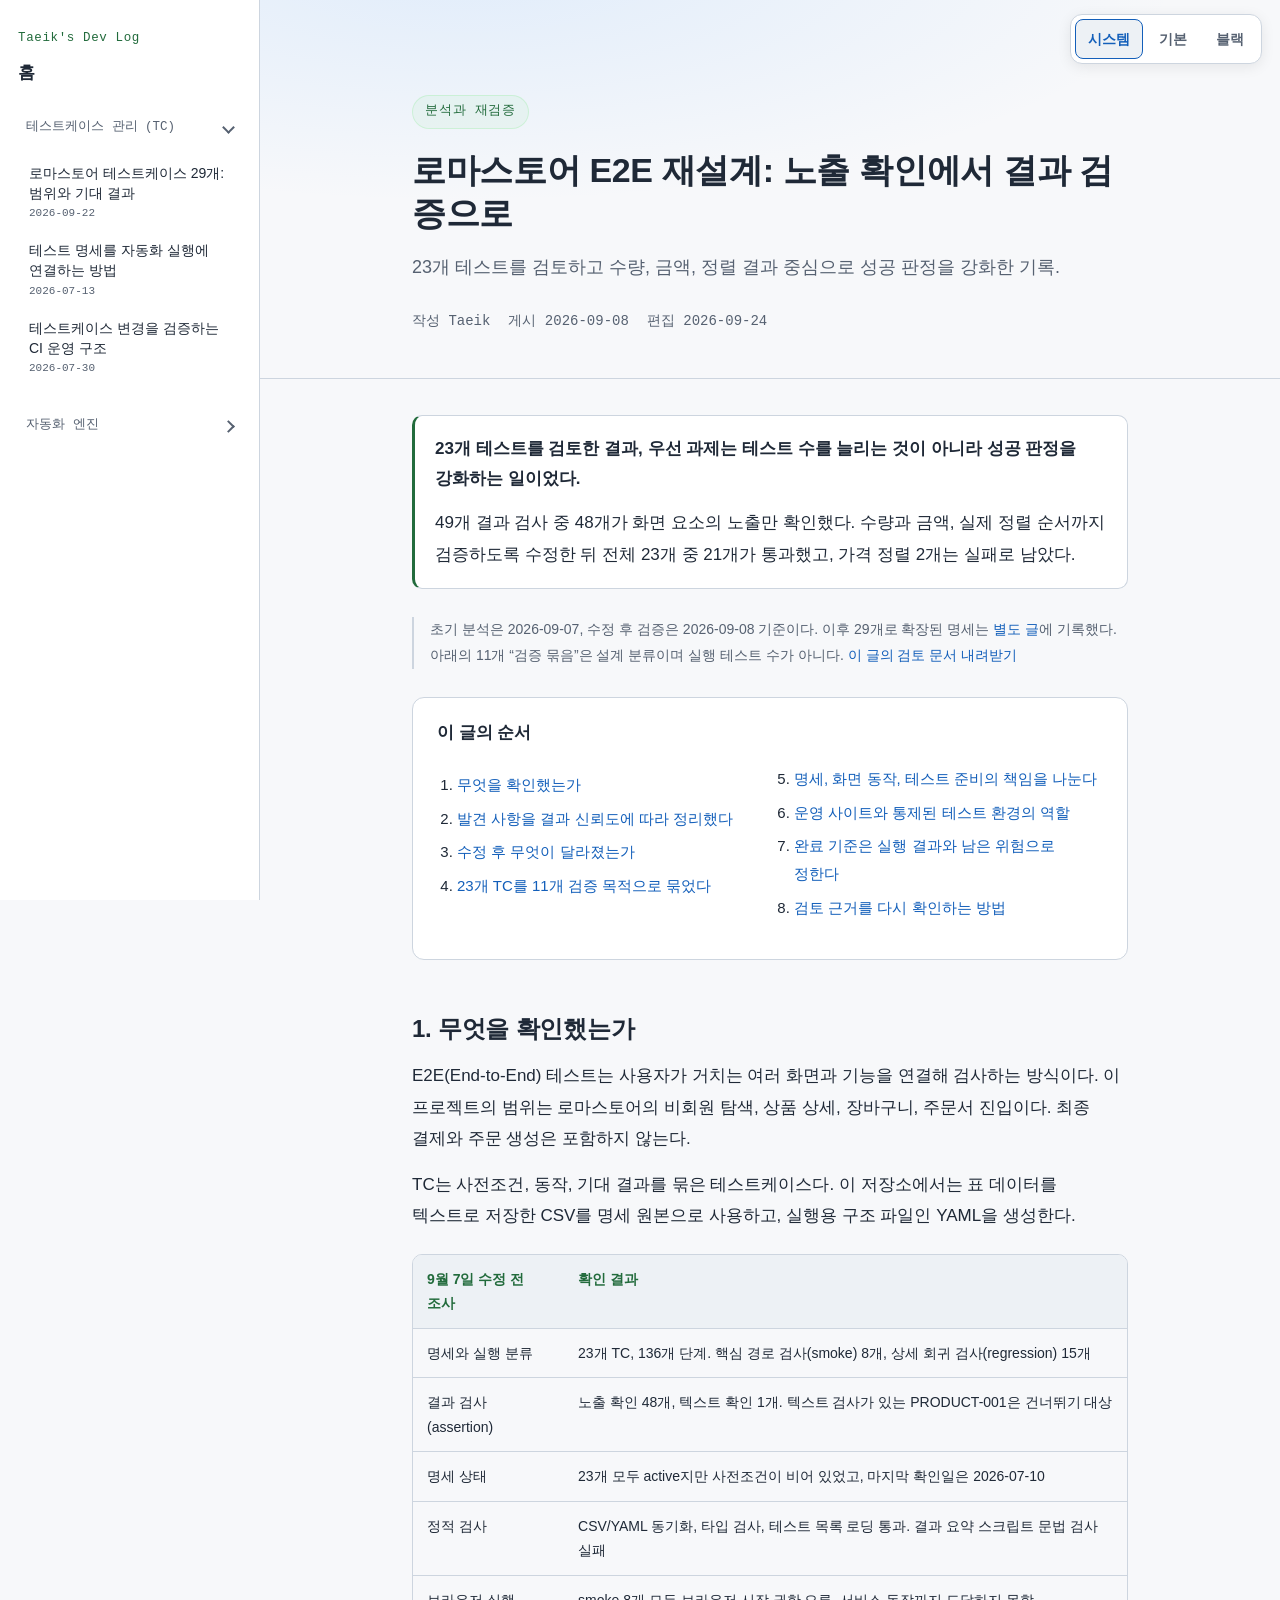
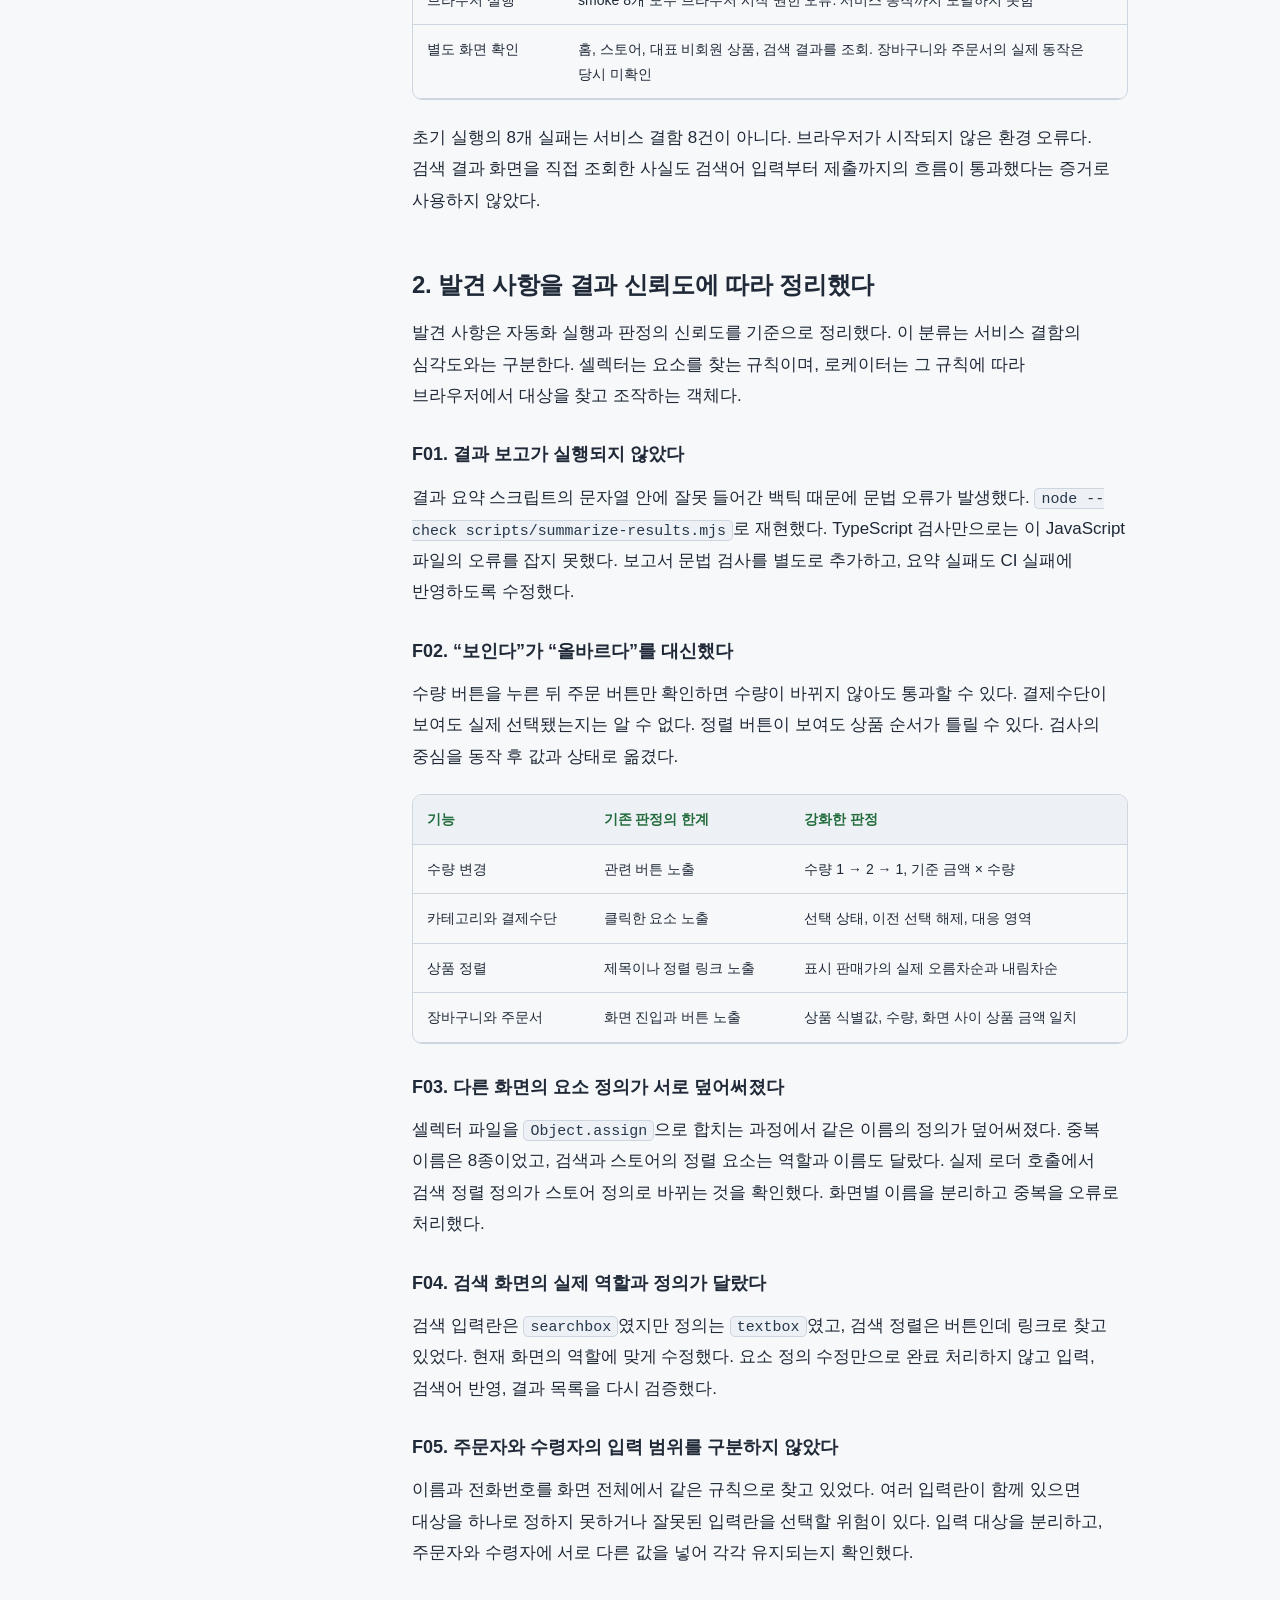
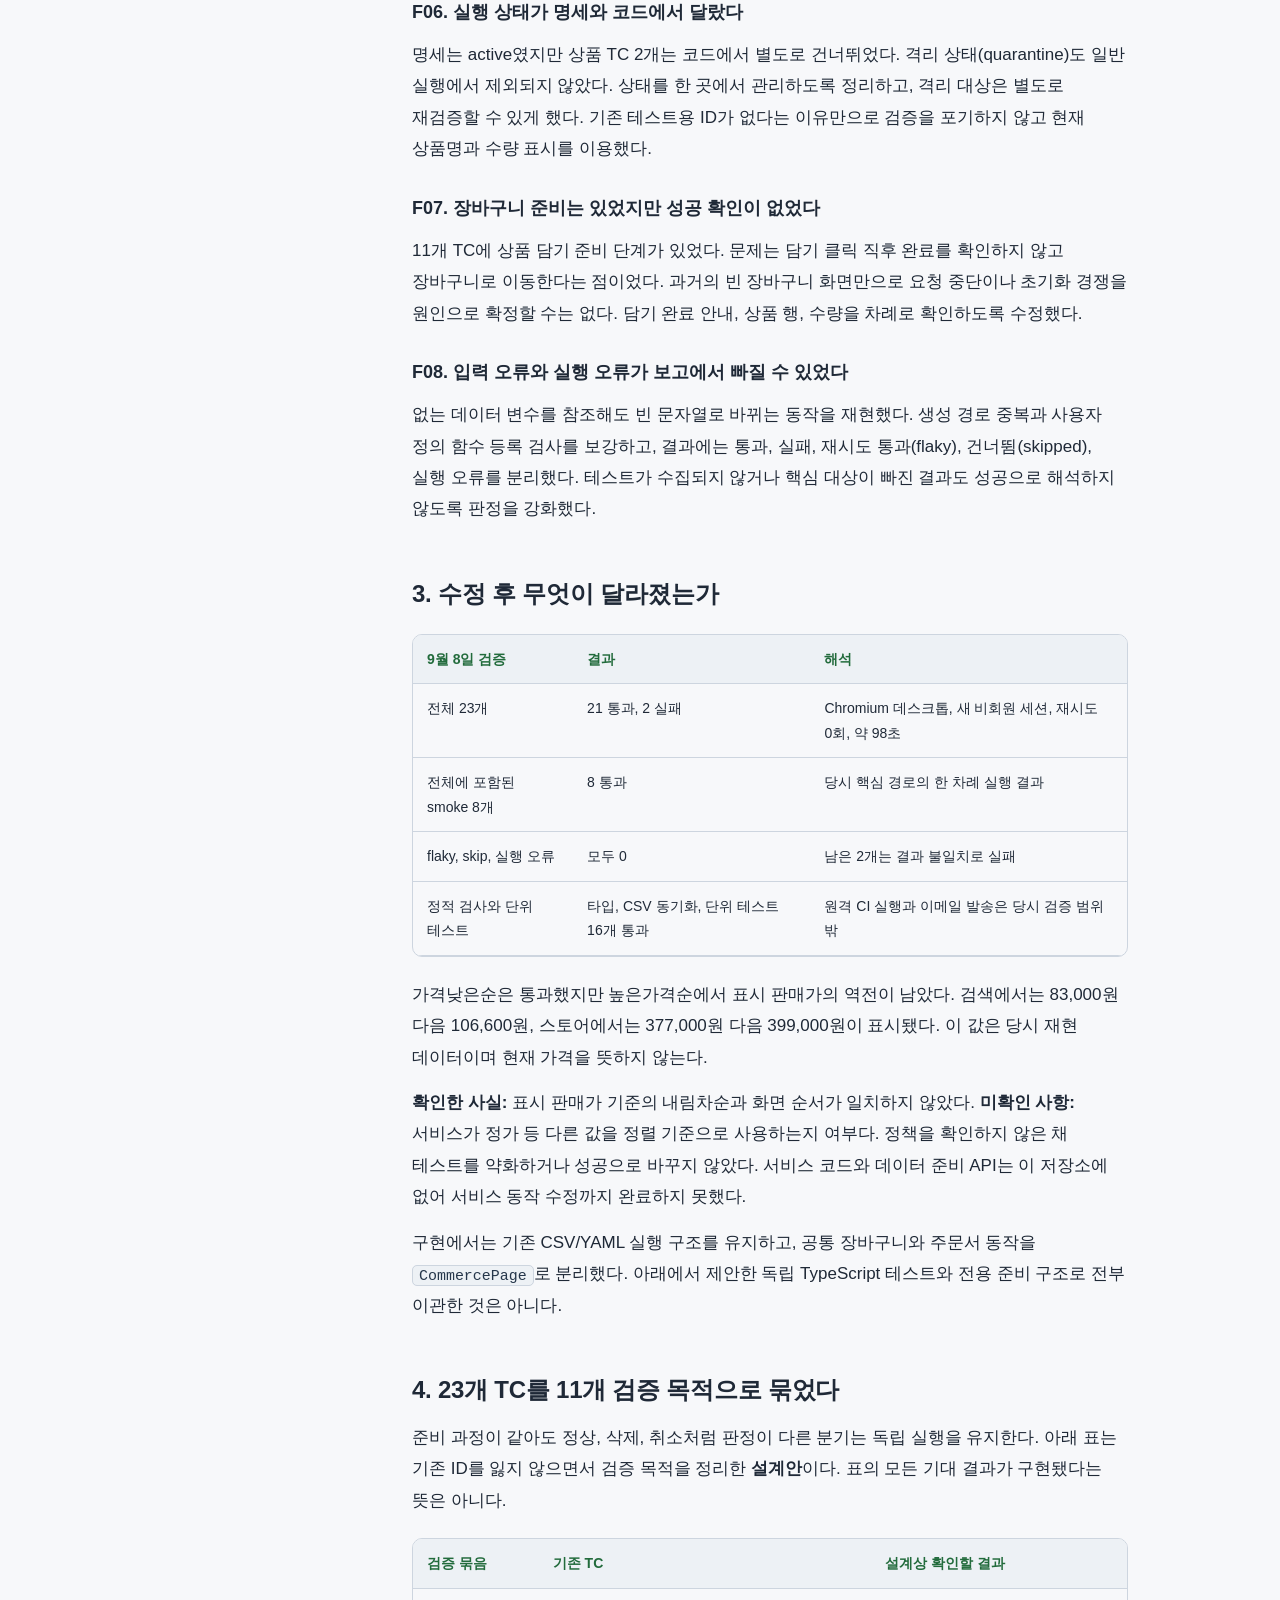
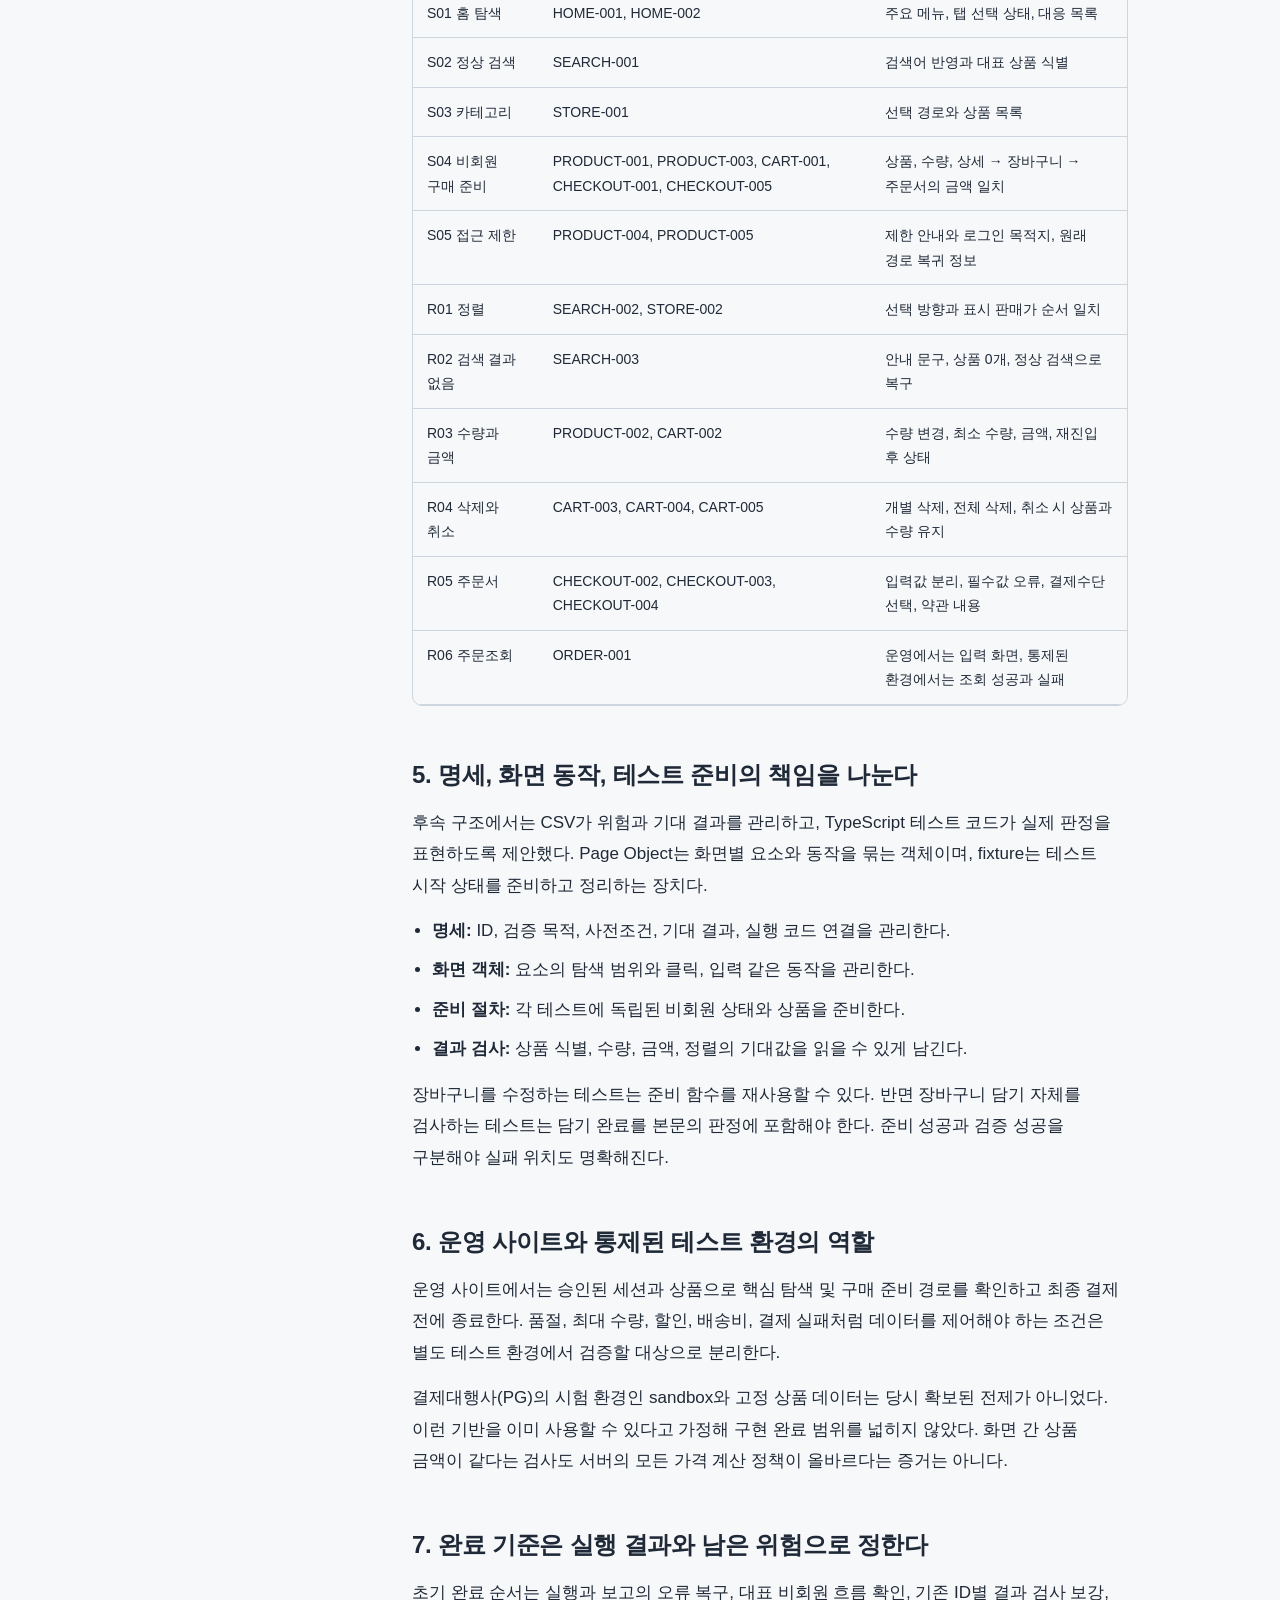
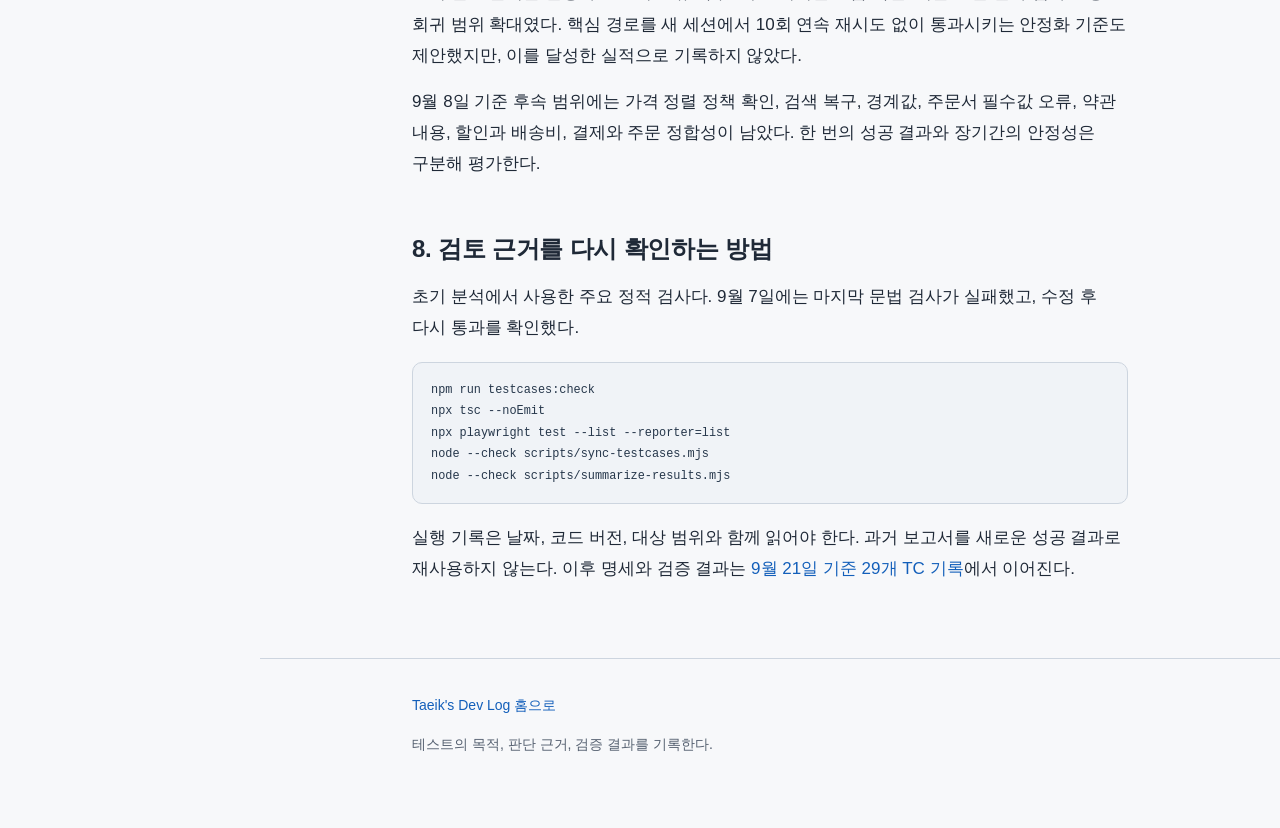
==== commit 8dfcde6a: "feat: 시스템 자동 전환과 수동 선택을 지원하는 기본 및 블랙 테마" ====
--- a/lomastore-e2e-redesign.html
+++ b/lomastore-e2e-redesign.html
@@ -1,5 +1,6 @@
 <!DOCTYPE html>
 <html lang="ko"><head><meta charset="UTF-8"><meta name="viewport" content="width=device-width, initial-scale=1">
+<script src="theme.js?v=20260926-1"></script>
 <title>로마스토어 E2E 재설계: 노출 확인에서 결과 검증으로 | Taeik's Dev Log</title>
 <meta name="description" content="23개 테스트를 검토하고 수량, 금액, 정렬 결과 중심으로 성공 판정을 강화한 기록.">
 <link rel="canonical" href="https://tikim1988.github.io/lomastore-e2e-redesign.html">
@@ -129,7 +130,8 @@
   }
 
 .table-wrap{overflow-x:auto;margin:22px 0;border:1px solid var(--border);border-radius:10px}table{border-collapse:collapse;width:100%;font-size:14px;min-width:550px}th,td{padding:12px 14px;text-align:left;border-bottom:1px solid var(--border);vertical-align:top}th{background:var(--surface2);color:var(--accent2)}td code{overflow-wrap:anywhere}h2,h3{scroll-margin-top:24px}.toc{background:var(--surface);padding:20px 24px;border:1px solid var(--border);border-radius:12px}.toc ol{padding-left:20px}.stat-grid{display:grid;grid-template-columns:repeat(3,1fr);gap:12px;margin:24px 0}.stat{padding:16px;border:1px solid var(--border);border-radius:10px;background:var(--surface)}.stat b{display:block;font-size:27px;color:var(--accent2)}.stat span{font-size:13px;color:var(--muted)}@media(max-width:600px){.stat-grid{gap:6px}.stat{padding:10px}.stat b{font-size:23px}.table-wrap{max-width:100%}}
-.tc{border:1px solid var(--border);border-radius:12px;padding:4px 20px 18px;margin:20px 0;background:var(--surface)}.tc h3{margin-top:18px;overflow-wrap:anywhere}.tc-meta{font-size:13px;color:var(--muted)}dt{font-weight:700;color:var(--accent2);margin-top:12px}dd{margin:4px 0 0}section{scroll-margin-top:25px}</style><link rel="stylesheet" href="lnb.css"><link rel="stylesheet" href="editorial.css">
+.tc{border:1px solid var(--border);border-radius:12px;padding:4px 20px 18px;margin:20px 0;background:var(--surface)}.tc h3{margin-top:18px;overflow-wrap:anywhere}.tc-meta{font-size:13px;color:var(--muted)}dt{font-weight:700;color:var(--accent2);margin-top:12px}dd{margin:4px 0 0}section{scroll-margin-top:25px}</style><link rel="stylesheet" href="lnb.css"><link rel="stylesheet" href="editorial.css?v=20260924-2">
+<link rel="stylesheet" href="theme.css?v=20260926-1">
 </head><body><a class="skip-link" href="#content">본문으로 이동</a><button class="nav-toggle" aria-label="메뉴 열기" onclick="openNav()">☰</button>
 <div class="lnb-overlay" id="lnbOverlay" onclick="closeNav()"></div>
 <nav class="lnb" id="lnb" aria-label="사이트 내비게이션"><button class="close" aria-label="메뉴 닫기" onclick="closeNav()">×</button><div class="brand">Taeik's Dev Log</div><a class="home" href="index.html">홈</a>
@@ -145,6 +147,12 @@
 <li><a href="self-healing-locator.html">셀렉터 변경에 대비하는 감지와 기록 구조<span class="date">2026-07-27</span></a></li>
 </ul></details>
 </nav>
+<div class="theme-controls" role="group" aria-label="화면 테마" hidden>
+  <button type="button" data-theme-choice="system" aria-pressed="true" title="시스템 설정에 자동으로 맞춤">시스템</button>
+  <button type="button" data-theme-choice="light" aria-pressed="false" title="밝은 기본 테마">기본</button>
+  <button type="button" data-theme-choice="dark" aria-pressed="false" title="어두운 블랙 테마">블랙</button>
+  <span id="theme-status" class="sr-only" role="status" aria-live="polite"></span>
+</div>
 <header class="hero"><div class="wrap"><span class="kicker">분석과 재검증</span><h1>로마스토어 E2E 재설계: 노출 확인에서 결과 검증으로</h1><p class="lede">23개 테스트를 검토하고 수량, 금액, 정렬 결과 중심으로 성공 판정을 강화한 기록.</p><div class="meta"><span>작성 Taeik</span><span>게시 <time datetime="2026-09-08">2026-09-08</time></span><span>편집 <time datetime="2026-09-24">2026-09-24</time></span></div></div></header>
 <main id="content"><div class="wrap"><article><div class="tldr"><strong>23개 테스트를 검토한 결과, 우선 과제는 테스트 수를 늘리는 것이 아니라 성공 판정을 강화하는 일이었다.</strong><p>49개 결과 검사 중 48개가 화면 요소의 노출만 확인했다. 수량과 금액, 실제 정렬 순서까지 검증하도록 수정한 뒤 전체 23개 중 21개가 통과했고, 가격 정렬 2개는 실패로 남았다.</p></div>
 <p class="record-note">초기 분석은 2026-09-07, 수정 후 검증은 2026-09-08 기준이다. 이후 29개로 확장된 명세는 <a href="lomastore-testcases.html">별도 글</a>에 기록했다. 아래의 11개 “검증 묶음”은 설계 분류이며 실행 테스트 수가 아니다. <a href="lomastore-e2e-review.md" download>이 글의 검토 문서 내려받기</a></p>
--- a/editorial.css
+++ b/editorial.css
@@ -12,6 +12,8 @@
 .post-list{display:grid;gap:16px}.post-card{padding:20px 22px;background:var(--surface);border:1px solid var(--border);border-radius:12px}.post-card h3{margin:8px 0;font-size:19px}.post-card p{font-size:15px;color:var(--muted);margin:10px 0}.post-card time,.post-type{font-size:12px;color:var(--muted)}.post-type{color:var(--accent2)}
 .skip-link{position:fixed;left:12px;top:-100px;z-index:100;background:var(--surface);padding:10px 16px;border:2px solid var(--accent);border-radius:8px}.skip-link:focus{top:12px}
 a:focus-visible{outline:2px solid var(--accent);outline-offset:3px}
-@media(max-width:600px){.toc ol{columns:1}.post-card{padding:16px}.table-wrap table{font-size:13px}article{word-break:normal}.record-note{font-size:13px}}
+@media(max-width:600px){.toc ol{columns:1}.post-card{padding:16px}.table-wrap table{font-size:13px}article{word-break:keep-all}.record-note{font-size:13px}}
 
 .lnb li a{word-break:keep-all;overflow-wrap:break-word}
+
+@media(max-width:860px){article h2,article h3,article section{scroll-margin-top:80px}}
--- a/theme.css
+++ b/theme.css
@@ -0,0 +1,38 @@
+:root{
+    color-scheme:light;
+    --bg:#f7f8fa; --surface:#ffffff; --surface2:#edf1f5;
+    --border:#cdd5df; --text:#1f2937; --muted:#566171;
+    --accent:#135fba; --accent2:#226b3c; --warn:#865d00; --danger:#aa2727;
+    --code:#f0f3f7; --code-text:#26374b; --code-comment:#596574;
+}
+:root[data-theme="dark"]{
+    color-scheme:dark;
+    --bg:#0b0d10; --surface:#15181d; --surface2:#20252d;
+    --border:#343c49; --text:#e6edf3; --muted:#a6b1bf;
+    --accent:#79b8ff; --accent2:#8cde9c; --warn:#e3b341; --danger:#ff938a;
+    --code:#101318; --code-text:#d7e2ee; --code-comment:#a0abba;
+}
+@media(prefers-color-scheme:dark){
+  :root:not([data-theme]){
+    color-scheme:dark;
+    --bg:#0b0d10; --surface:#15181d; --surface2:#20252d;
+    --border:#343c49; --text:#e6edf3; --muted:#a6b1bf;
+    --accent:#79b8ff; --accent2:#8cde9c; --warn:#e3b341; --danger:#ff938a;
+    --code:#101318; --code-text:#d7e2ee; --code-comment:#a0abba;
+  }
+}
+
+strong{color:var(--text)}
+code,pre code{color:var(--code-text)}
+.tok-c{color:var(--code-comment)}
+.nav-toggle{background:var(--surface)}
+.theme-controls{position:fixed;top:14px;right:18px;z-index:50;display:flex;gap:3px;padding:4px;background:var(--surface);border:1px solid var(--border);border-radius:12px;box-shadow:0 3px 14px rgba(0,0,0,.08)}
+.theme-controls[hidden]{display:none}
+.theme-controls button{appearance:none;min-height:40px;padding:7px 12px;border:1px solid transparent;border-radius:8px;background:transparent;color:var(--muted);font:600 14px/1.3 var(--sans);cursor:pointer}
+.theme-controls button:hover{background:var(--surface2);color:var(--text)}
+.theme-controls button[aria-pressed="true"]{background:var(--surface2);border-color:var(--accent);color:var(--accent)}
+.theme-controls button:focus-visible{outline:2px solid var(--accent);outline-offset:2px}
+.sr-only{position:absolute;width:1px;height:1px;padding:0;margin:-1px;overflow:hidden;clip:rect(0,0,0,0);white-space:nowrap;border:0}
+header.hero{padding-top:94px}
+@media(max-width:600px){.theme-controls{right:14px}.theme-controls button{padding:7px 10px}}
+@media(prefers-reduced-motion:reduce){html{scroll-behavior:auto}.lnb,.lnb-overlay{transition:none}}
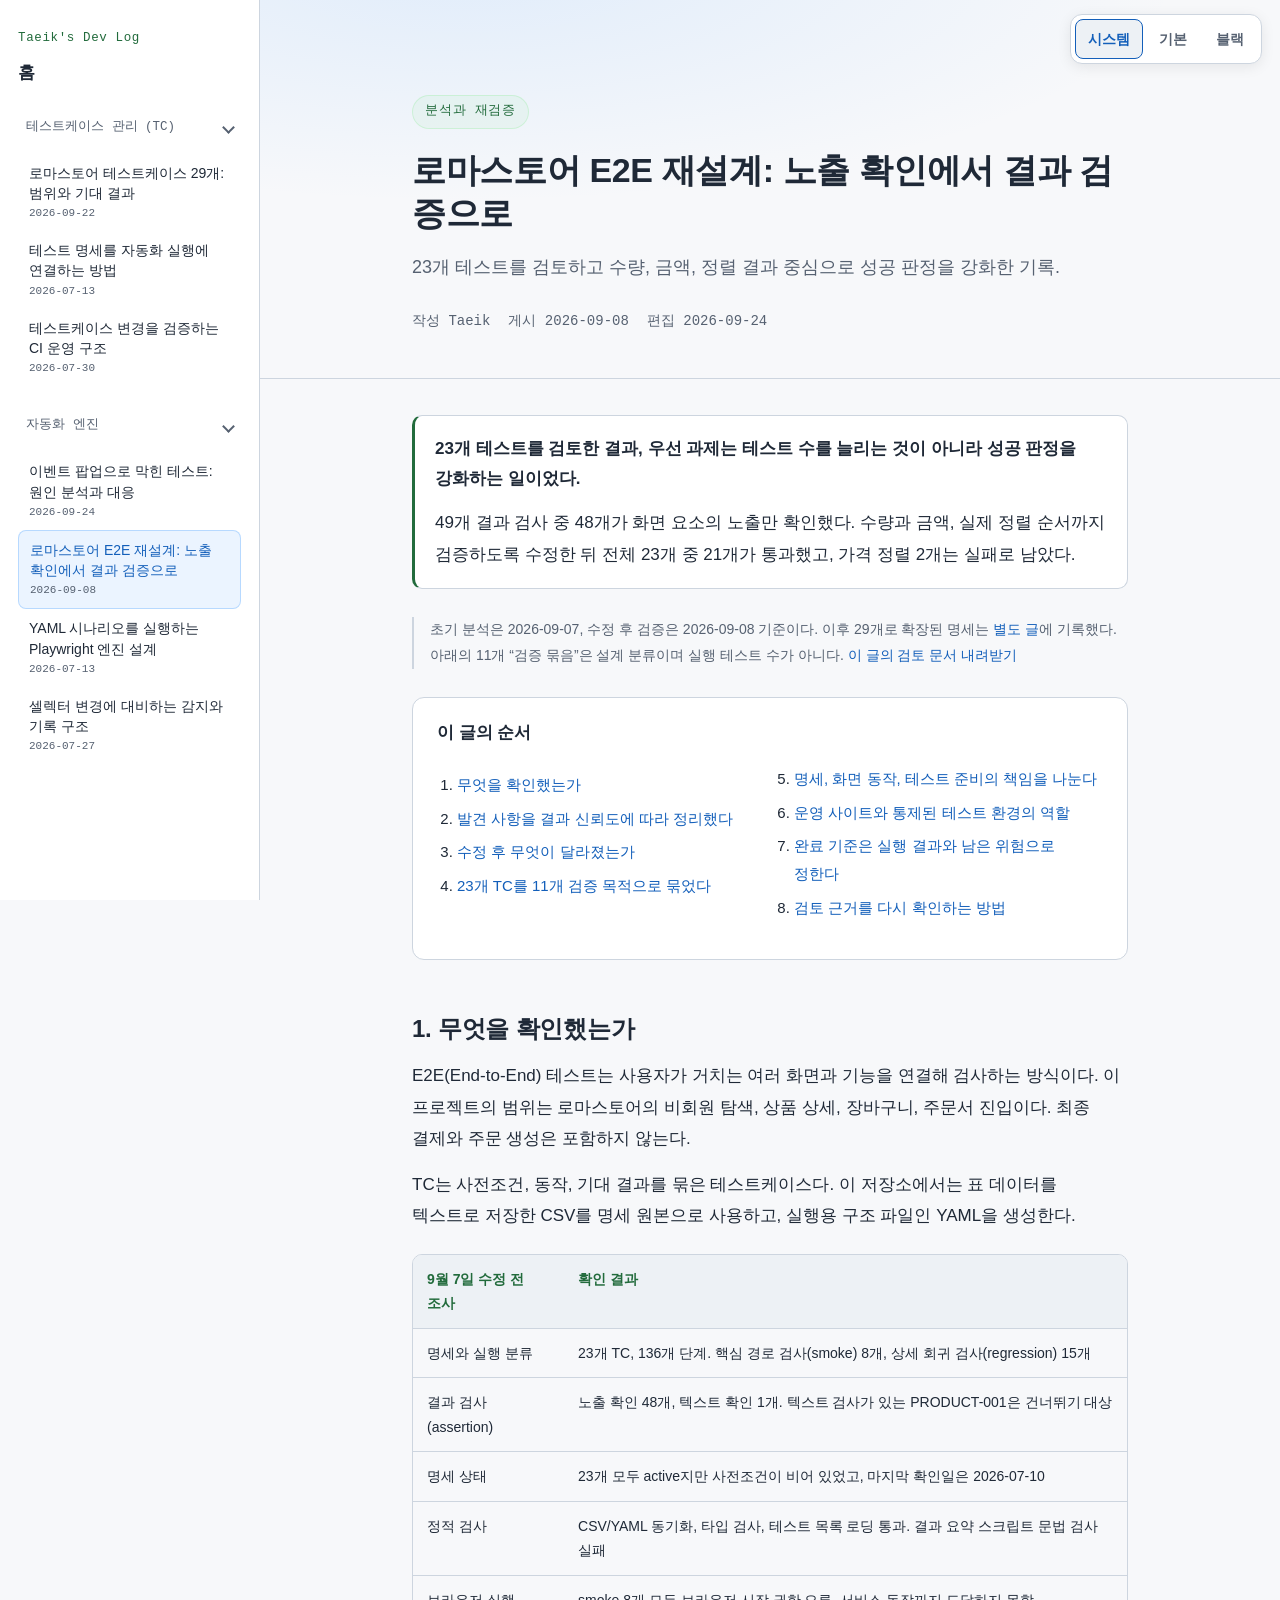
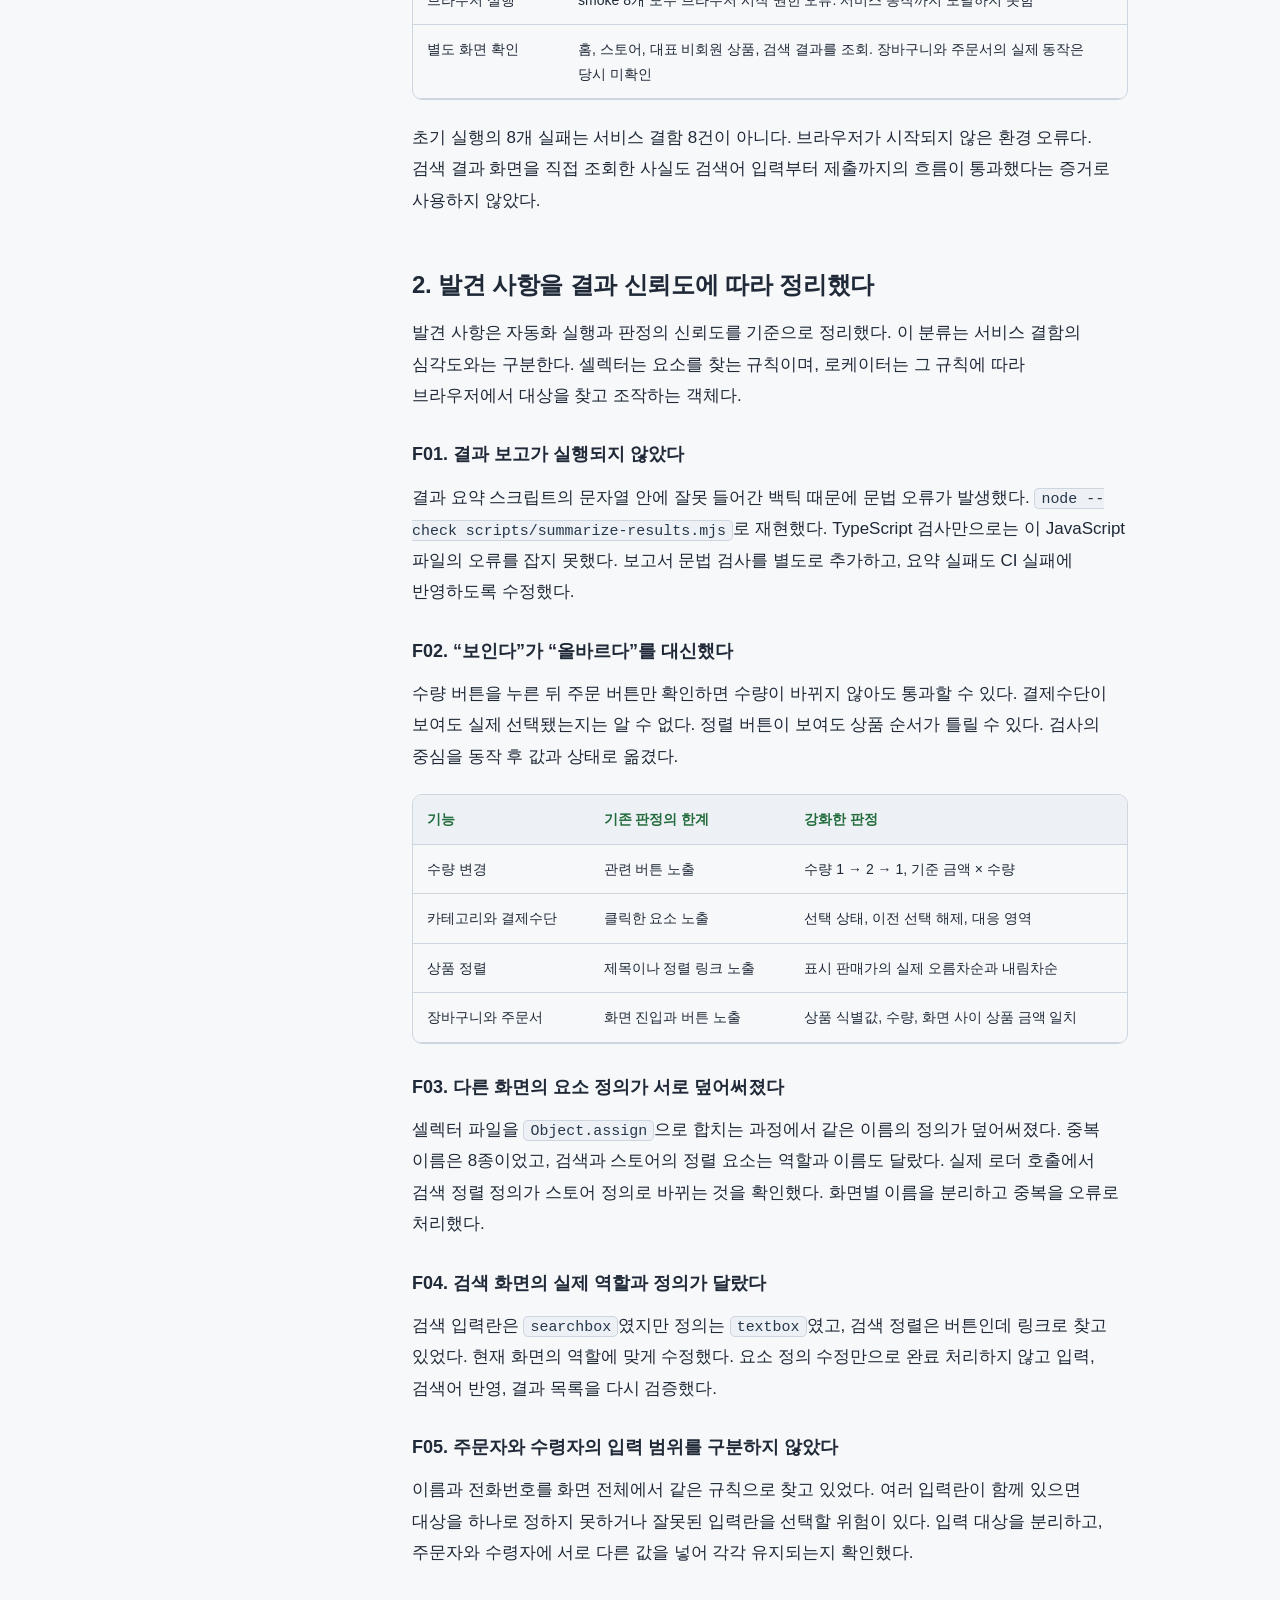
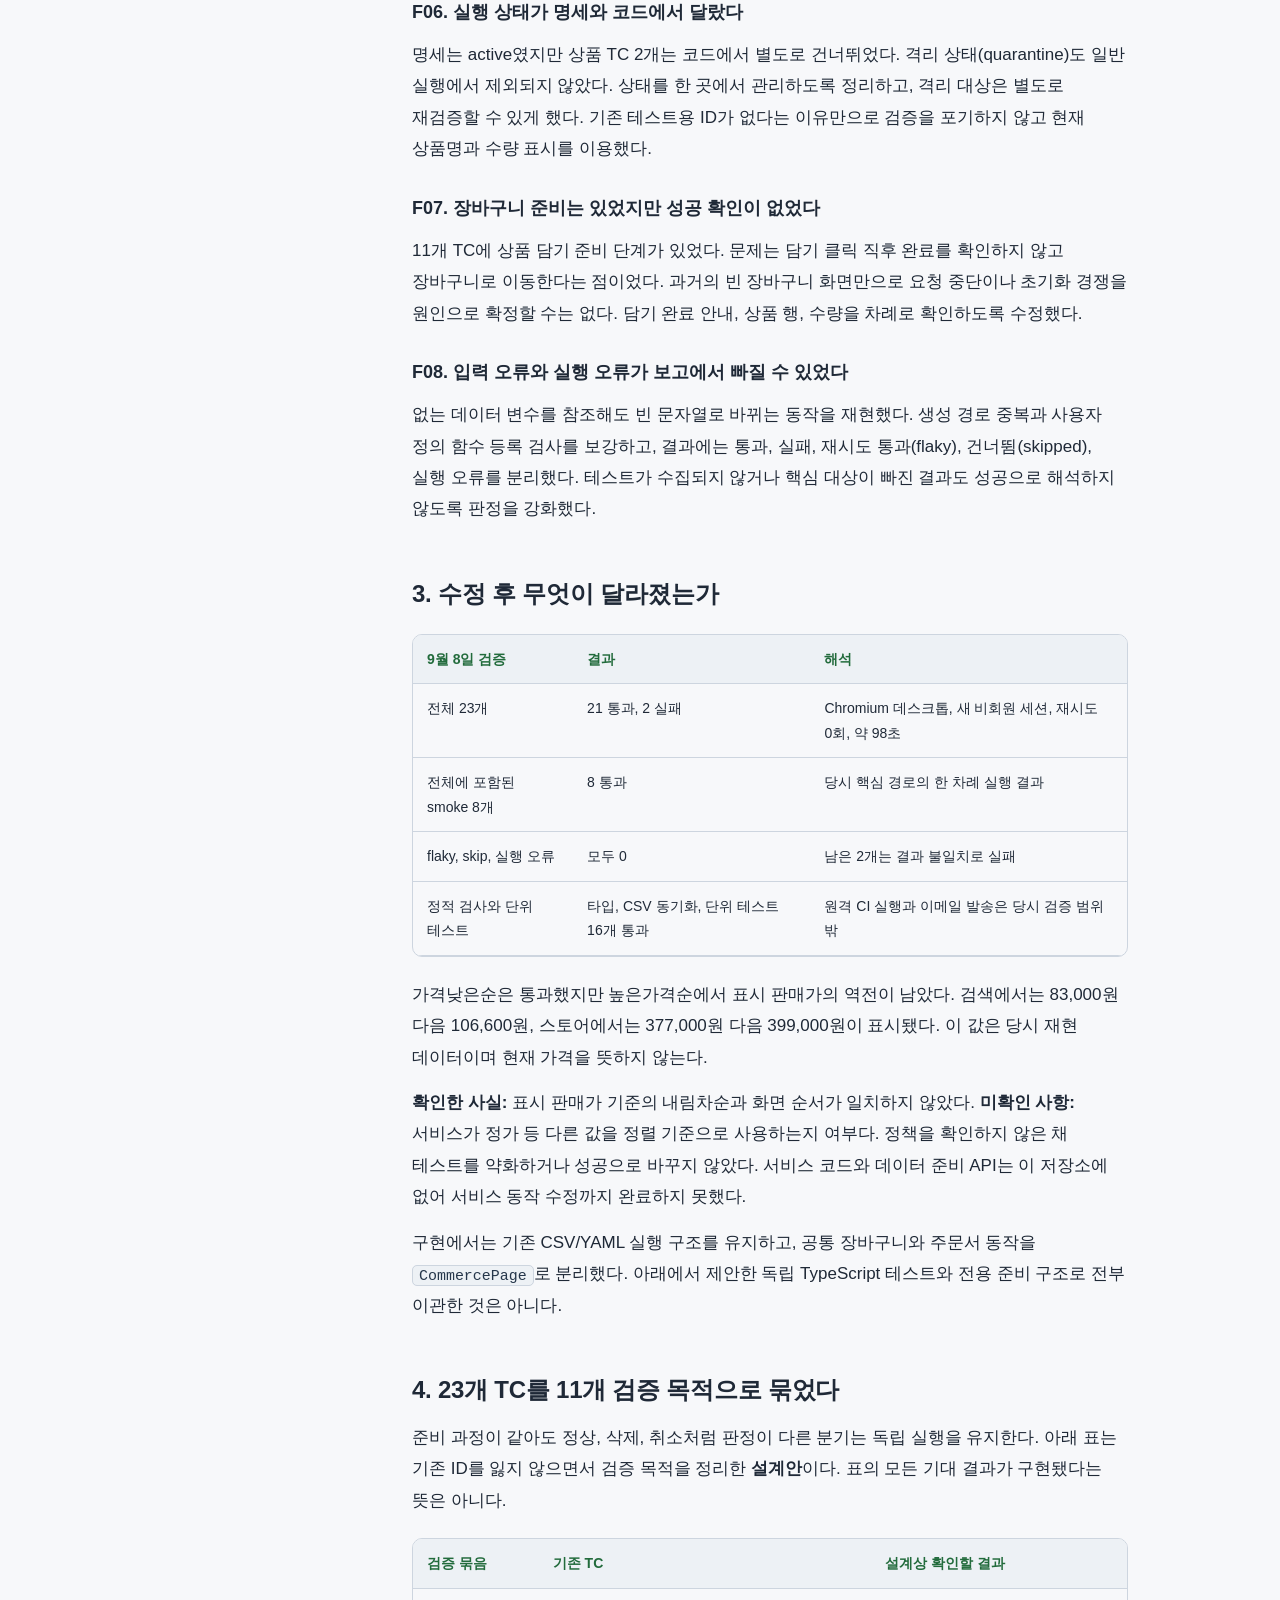
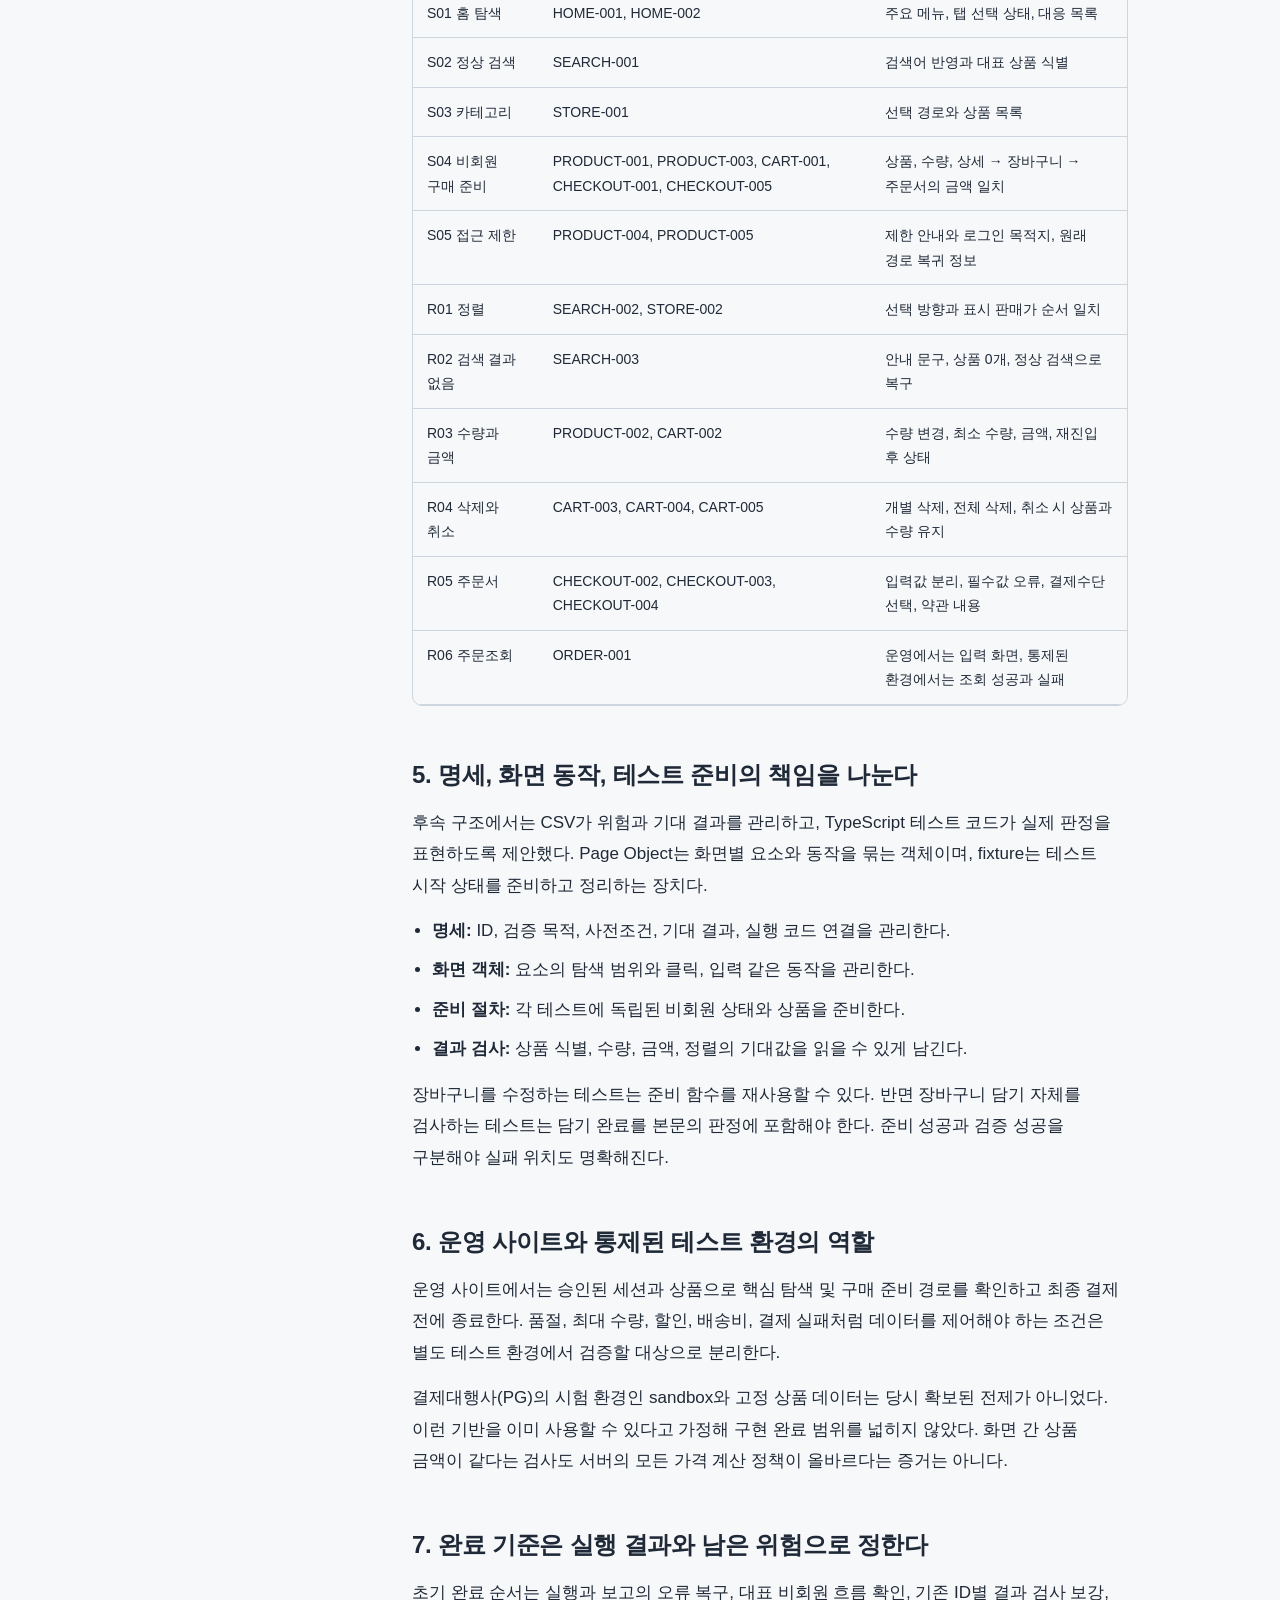
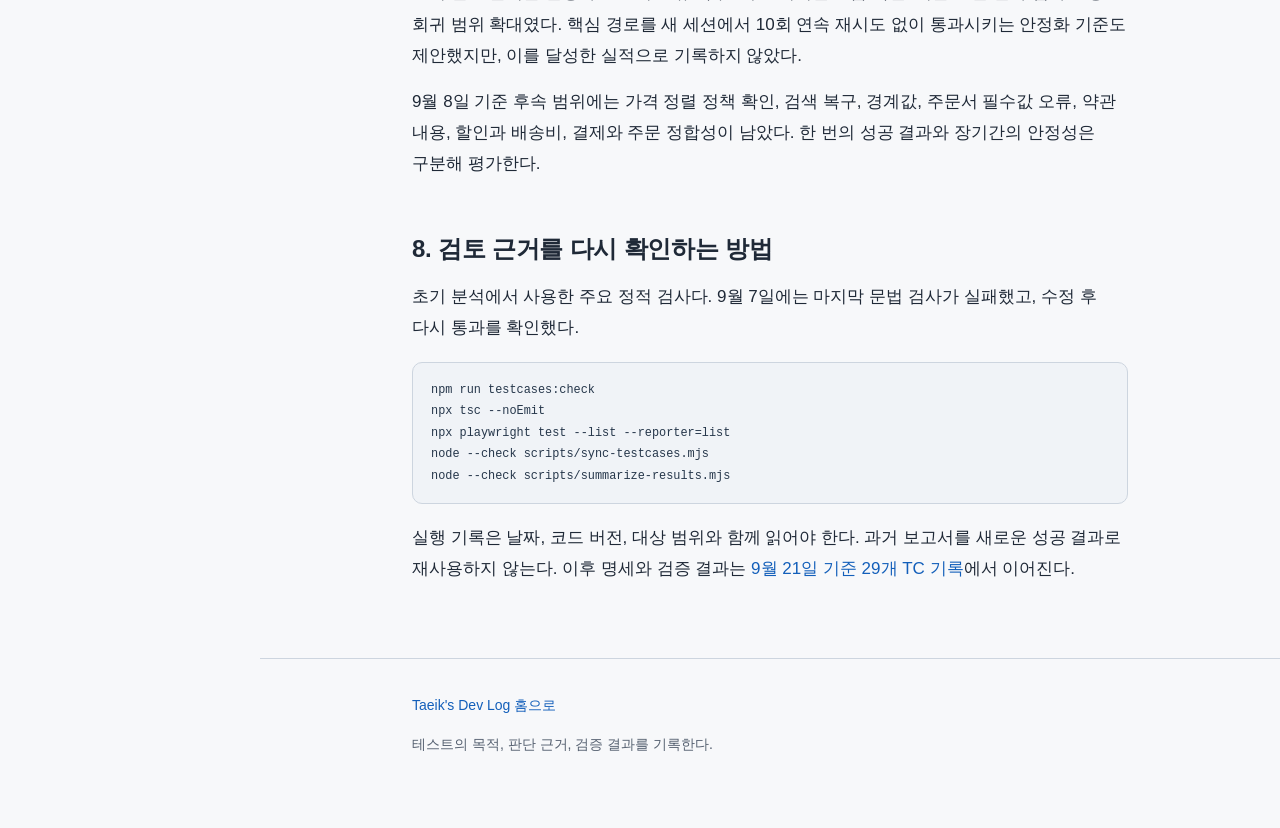
==== commit 6f0cf891: "feat: 사이드 메뉴 폴더 상태 유지와 현재 글 자동 펼침" ====
--- a/lomastore-e2e-redesign.html
+++ b/lomastore-e2e-redesign.html
@@ -135,18 +135,19 @@
 </head><body><a class="skip-link" href="#content">본문으로 이동</a><button class="nav-toggle" aria-label="메뉴 열기" onclick="openNav()">☰</button>
 <div class="lnb-overlay" id="lnbOverlay" onclick="closeNav()"></div>
 <nav class="lnb" id="lnb" aria-label="사이트 내비게이션"><button class="close" aria-label="메뉴 닫기" onclick="closeNav()">×</button><div class="brand">Taeik's Dev Log</div><a class="home" href="index.html">홈</a>
-<details class="nav-group" open><summary>테스트케이스 관리 (TC)</summary><ul>
+<details class="nav-group" data-nav-group="testcases" data-default-open="true" open><summary>테스트케이스 관리 (TC)</summary><ul>
 <li><a href="lomastore-testcases.html">로마스토어 테스트케이스 29개: 범위와 기대 결과<span class="date">2026-09-22</span></a></li>
 <li><a href="testcase-management.html">테스트 명세를 자동화 실행에 연결하는 방법<span class="date">2026-07-13</span></a></li>
 <li><a href="testcase-cicd.html">테스트케이스 변경을 검증하는 CI 운영 구조<span class="date">2026-07-30</span></a></li>
 </ul></details>
-<details class="nav-group"><summary>자동화 엔진</summary><ul>
+<details class="nav-group" data-nav-group="engine" data-default-open="false" open><summary>자동화 엔진</summary><ul>
 <li><a href="lomastore-popup-handling.html">이벤트 팝업으로 막힌 테스트: 원인 분석과 대응<span class="date">2026-09-24</span></a></li>
 <li><a class="active" aria-current="page" href="lomastore-e2e-redesign.html">로마스토어 E2E 재설계: 노출 확인에서 결과 검증으로<span class="date">2026-09-08</span></a></li>
 <li><a href="test-automation-engine.html">YAML 시나리오를 실행하는 Playwright 엔진 설계<span class="date">2026-07-13</span></a></li>
 <li><a href="self-healing-locator.html">셀렉터 변경에 대비하는 감지와 기록 구조<span class="date">2026-07-27</span></a></li>
 </ul></details>
 </nav>
+<script src="navigation.js?v=20260926-1"></script>
 <div class="theme-controls" role="group" aria-label="화면 테마" hidden>
   <button type="button" data-theme-choice="system" aria-pressed="true" title="시스템 설정에 자동으로 맞춤">시스템</button>
   <button type="button" data-theme-choice="light" aria-pressed="false" title="밝은 기본 테마">기본</button>
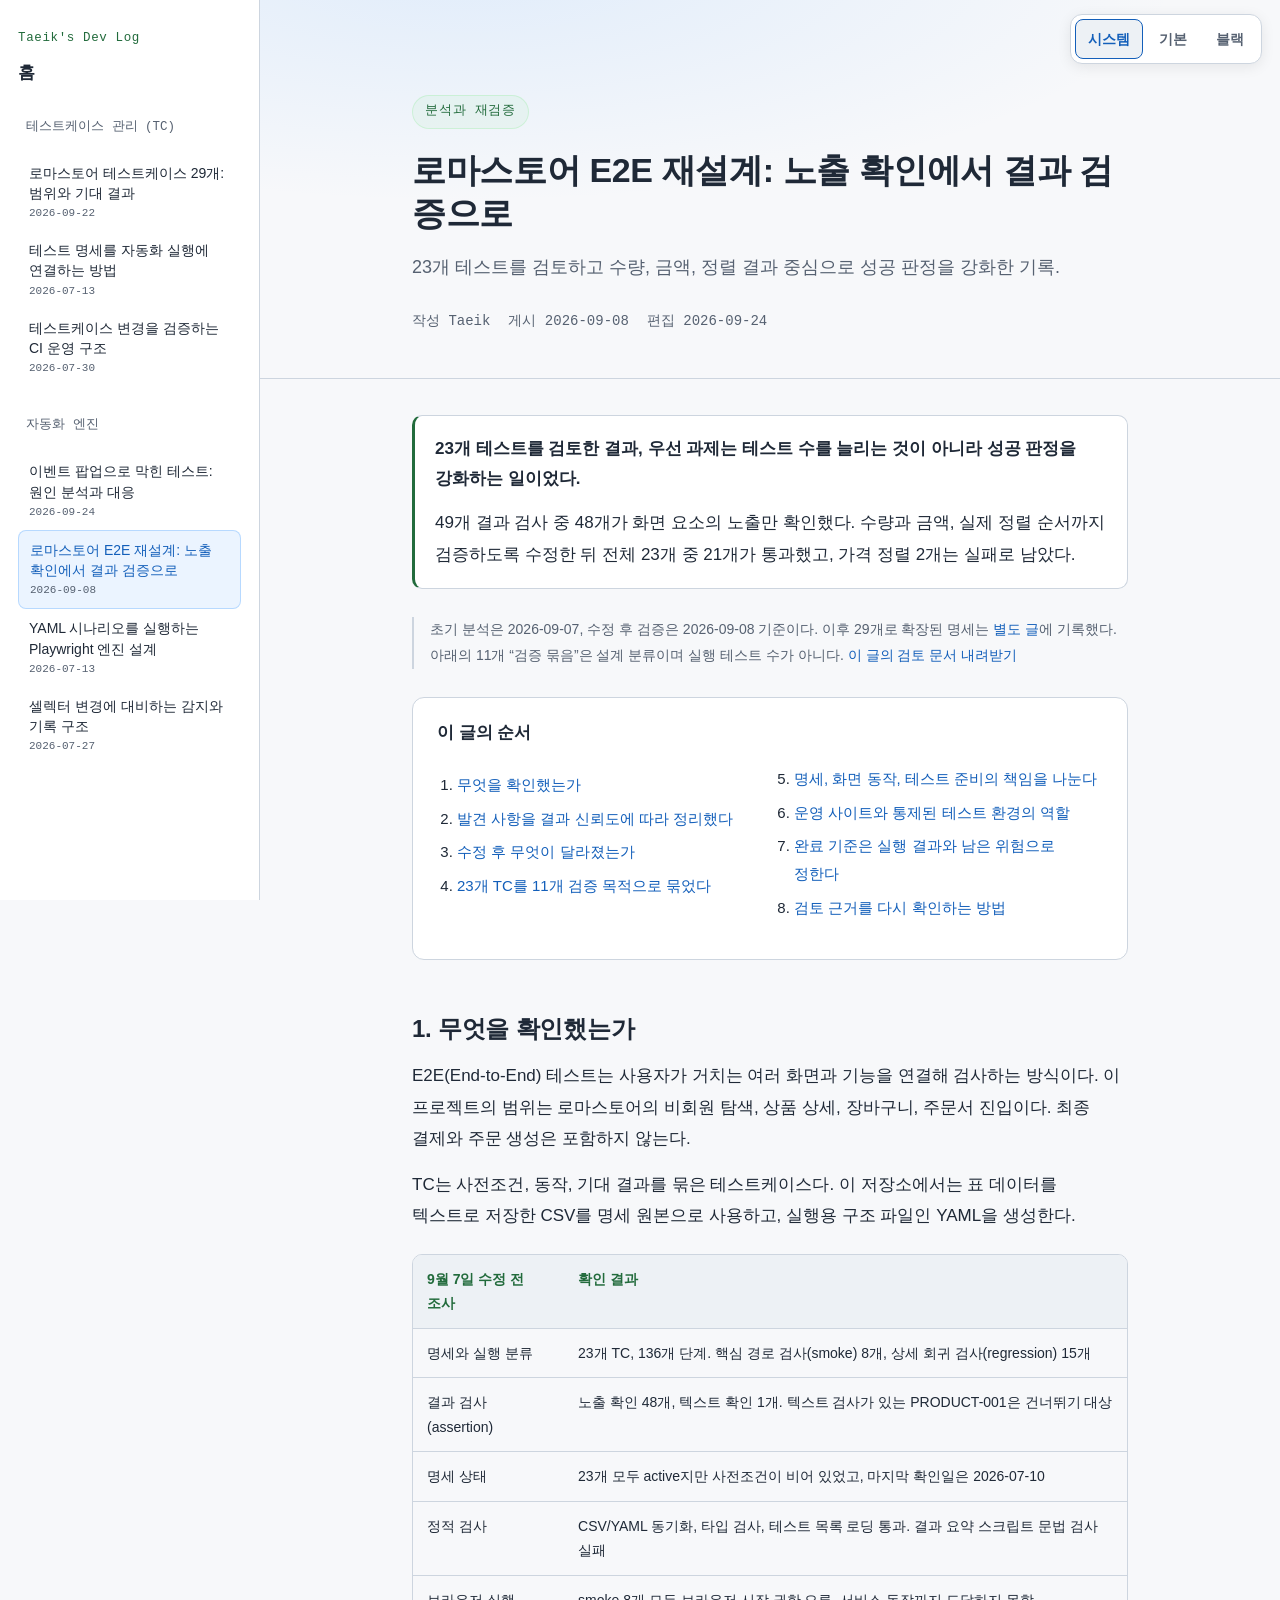
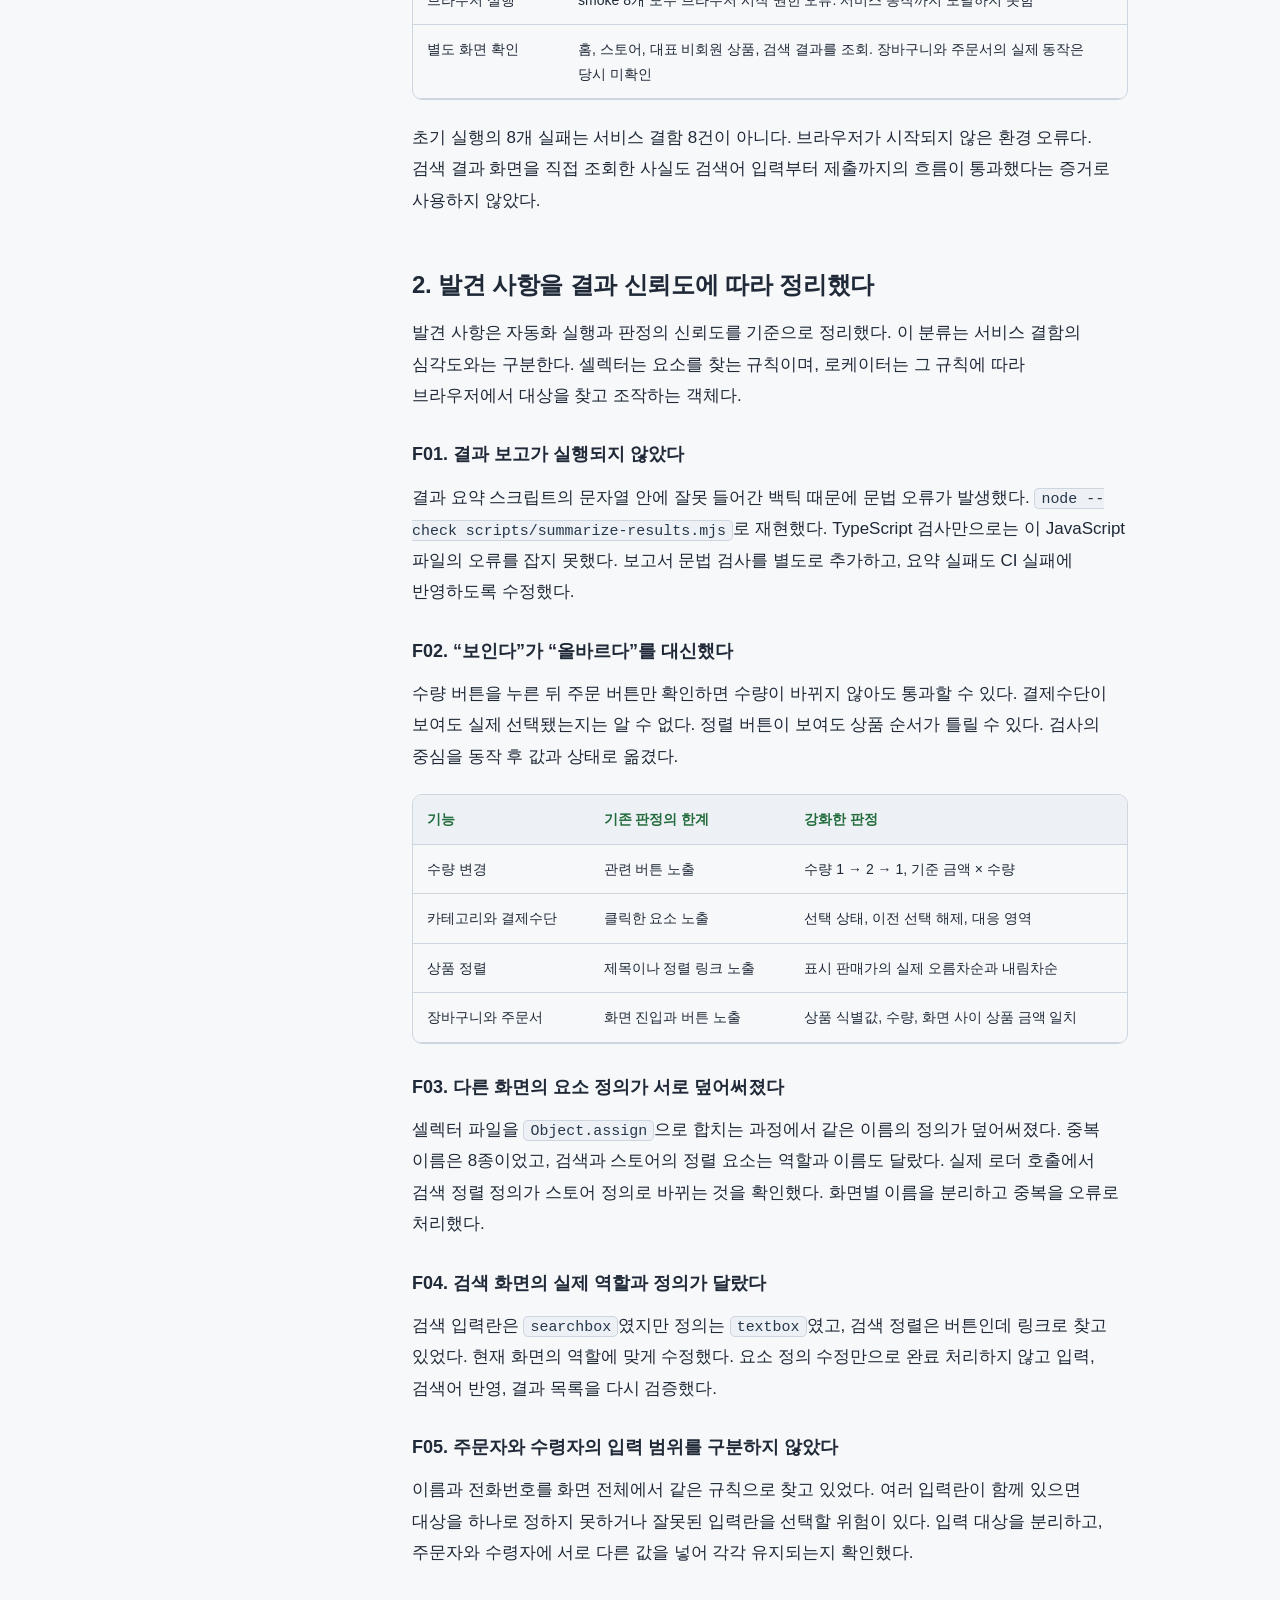
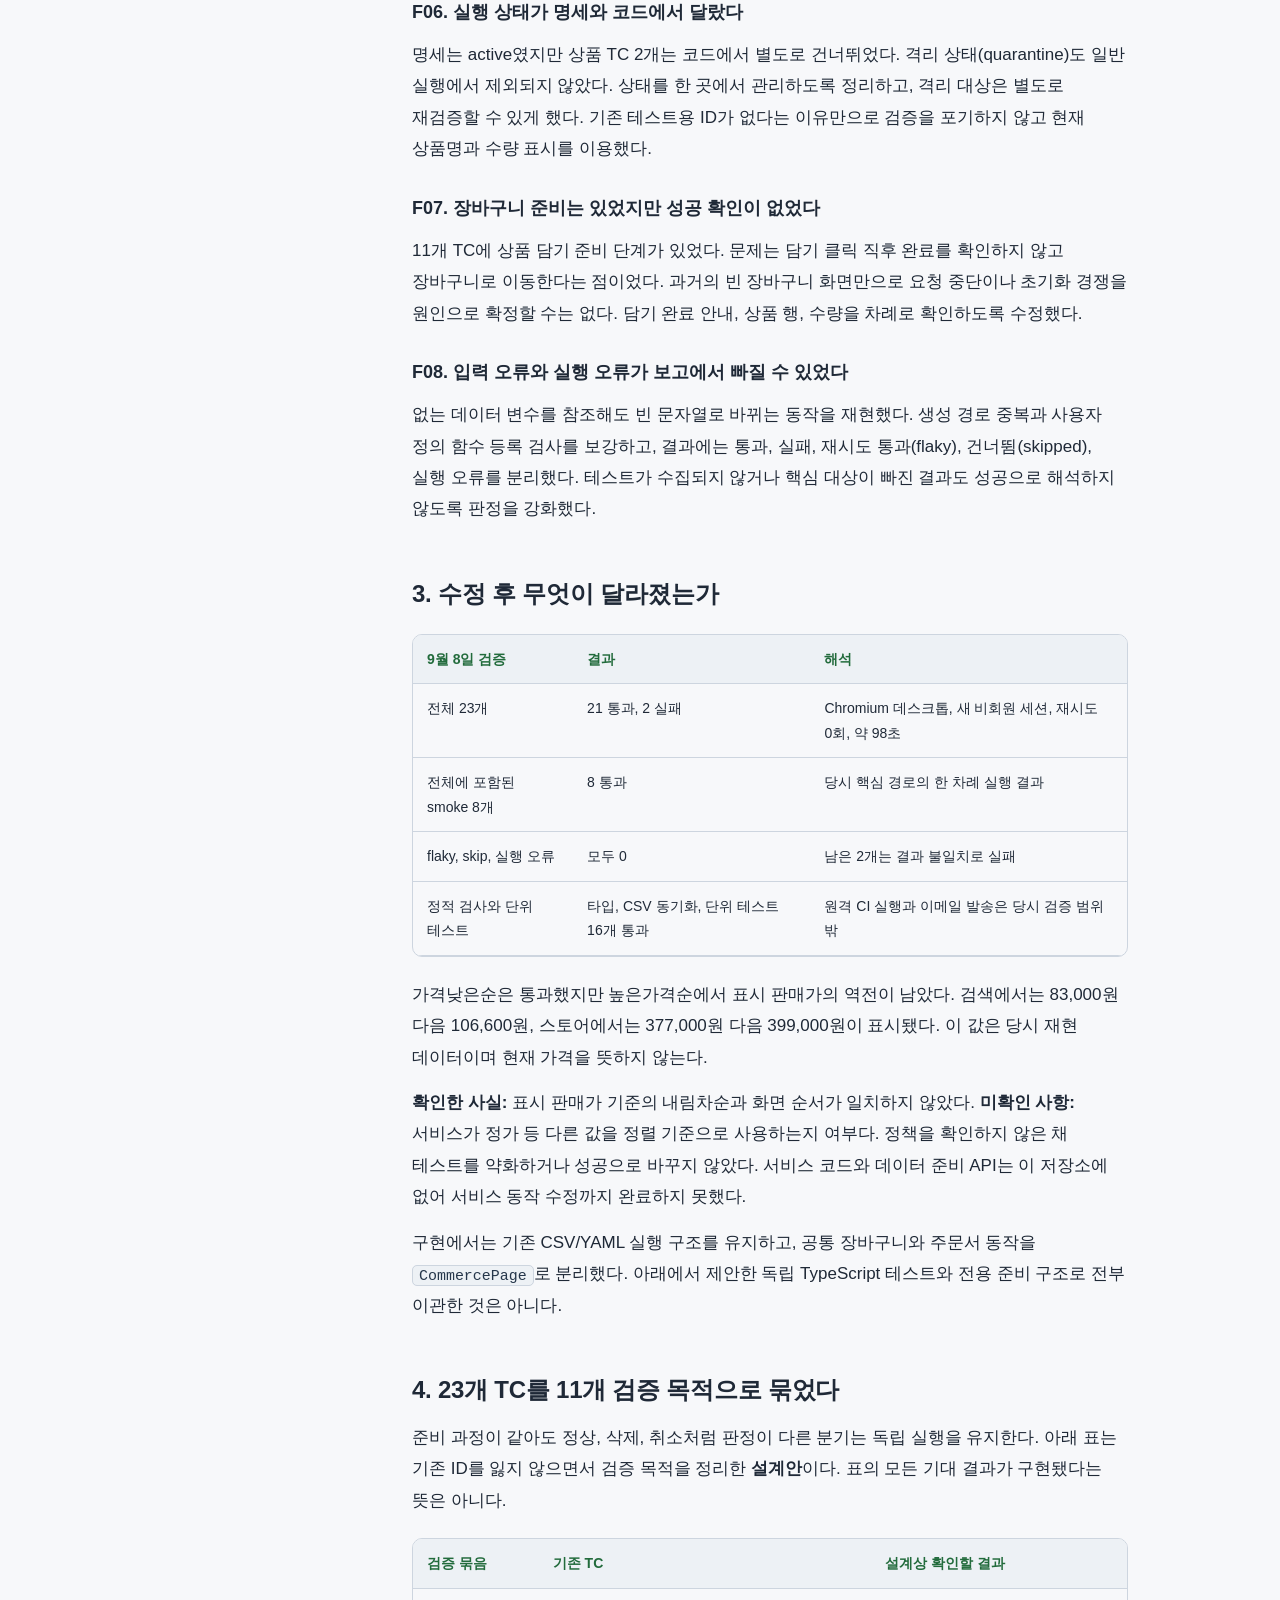
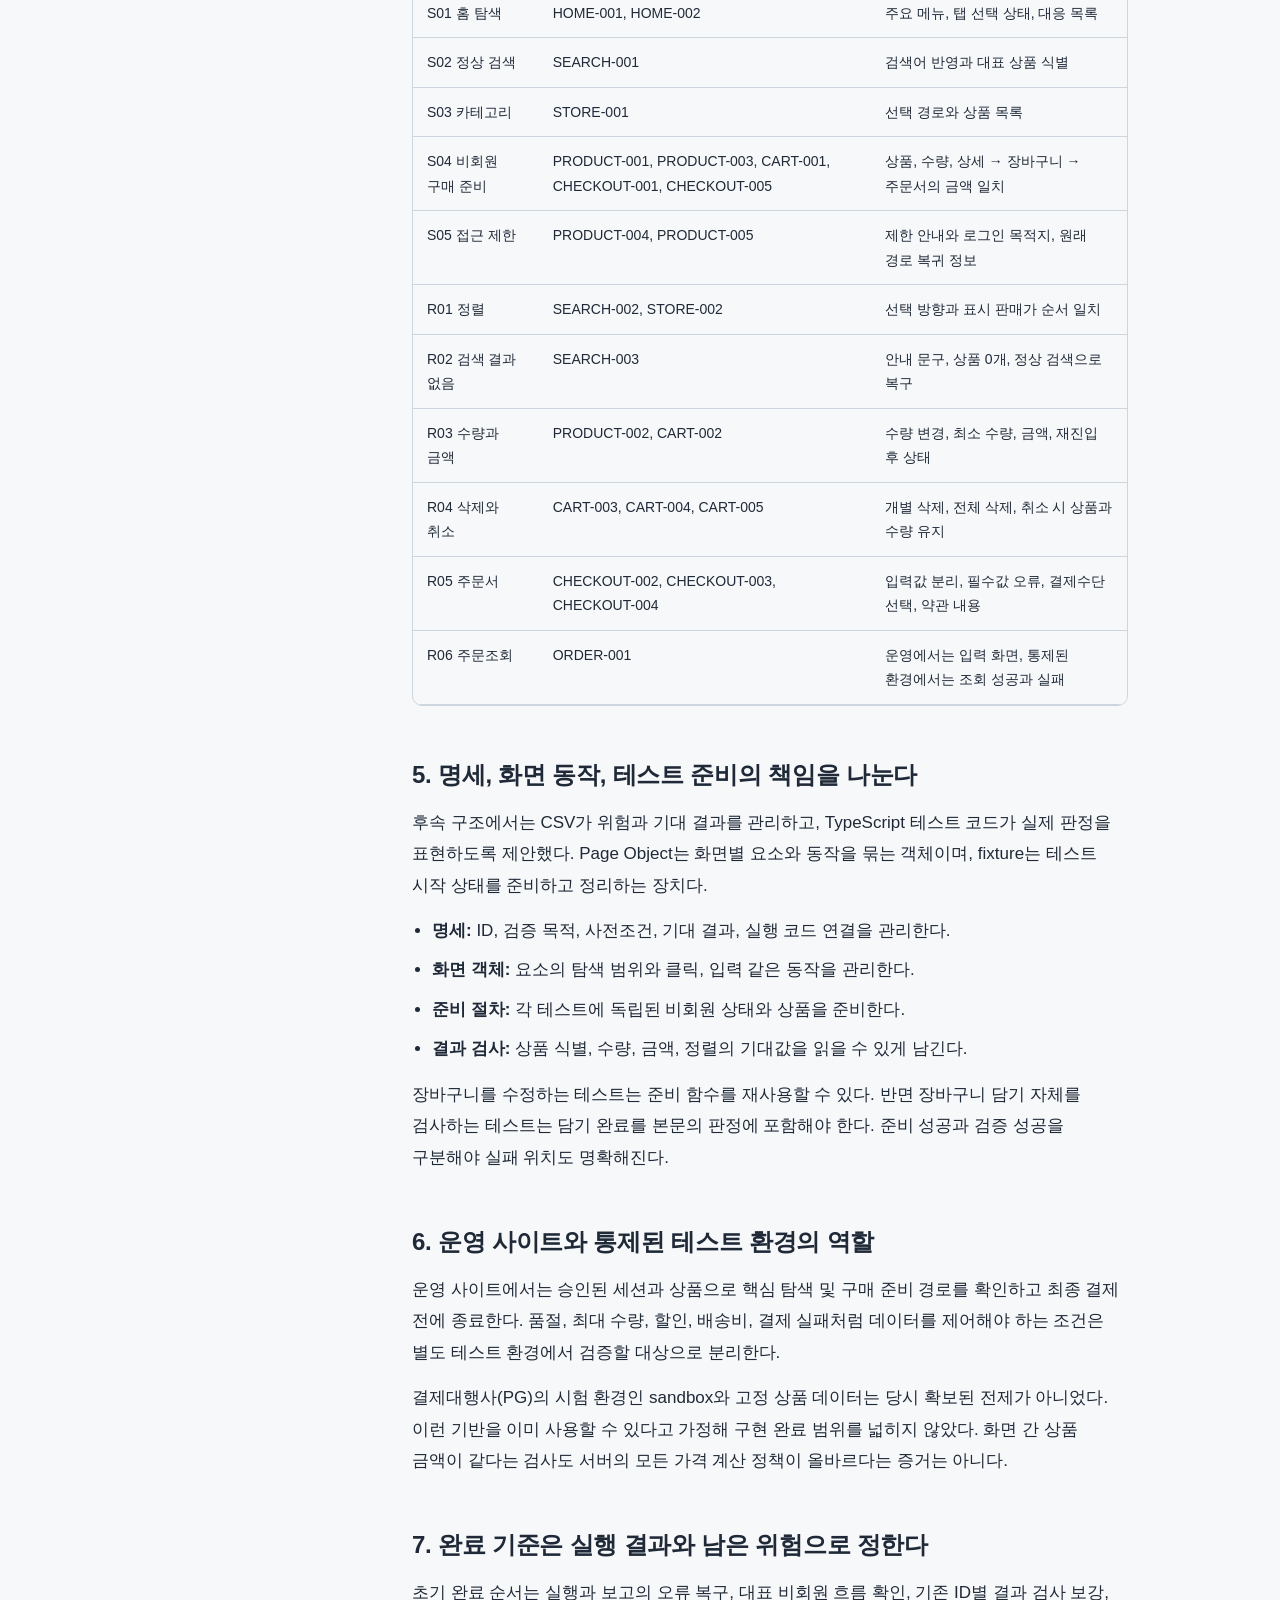
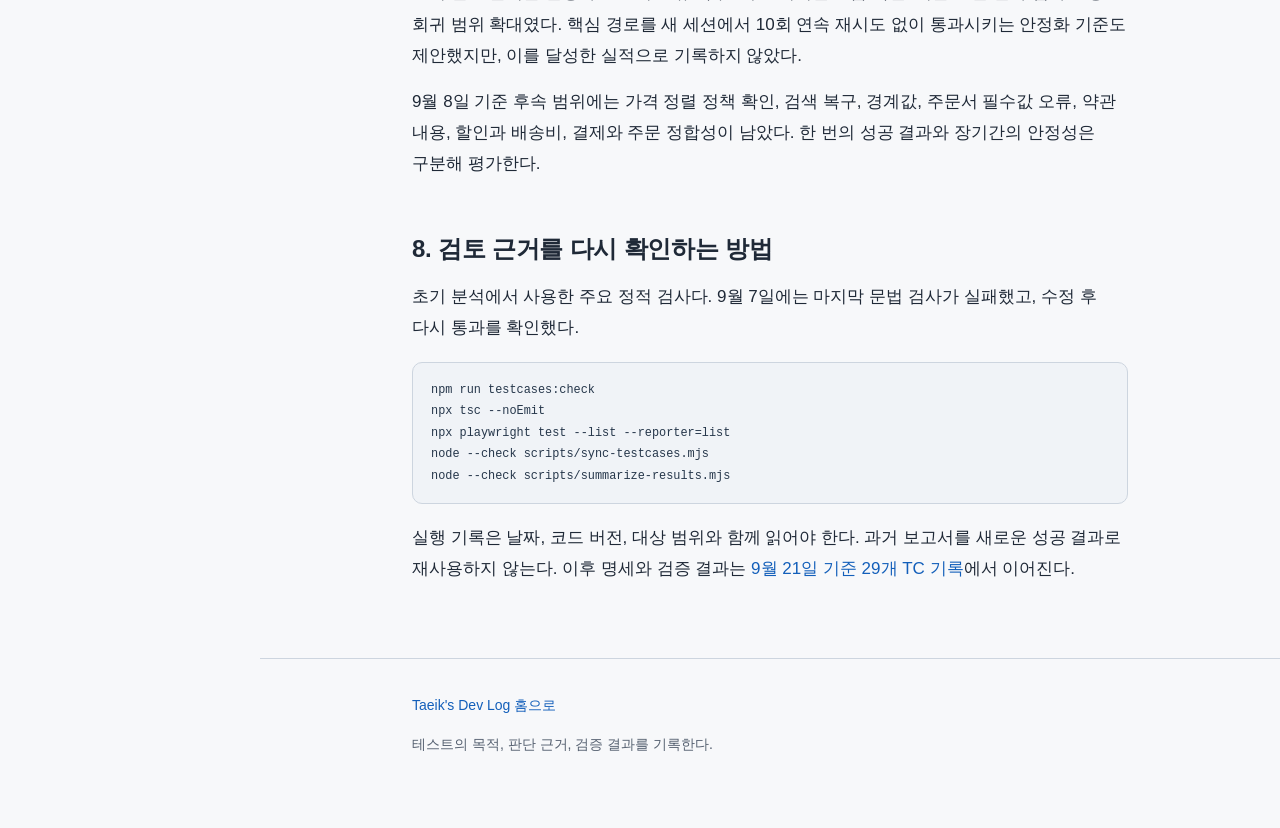
==== commit b4e3e665: "fix: 사이드 메뉴 분류를 항상 펼쳐 표시" ====
--- a/lomastore-e2e-redesign.html
+++ b/lomastore-e2e-redesign.html
@@ -130,24 +130,23 @@
   }
 
 .table-wrap{overflow-x:auto;margin:22px 0;border:1px solid var(--border);border-radius:10px}table{border-collapse:collapse;width:100%;font-size:14px;min-width:550px}th,td{padding:12px 14px;text-align:left;border-bottom:1px solid var(--border);vertical-align:top}th{background:var(--surface2);color:var(--accent2)}td code{overflow-wrap:anywhere}h2,h3{scroll-margin-top:24px}.toc{background:var(--surface);padding:20px 24px;border:1px solid var(--border);border-radius:12px}.toc ol{padding-left:20px}.stat-grid{display:grid;grid-template-columns:repeat(3,1fr);gap:12px;margin:24px 0}.stat{padding:16px;border:1px solid var(--border);border-radius:10px;background:var(--surface)}.stat b{display:block;font-size:27px;color:var(--accent2)}.stat span{font-size:13px;color:var(--muted)}@media(max-width:600px){.stat-grid{gap:6px}.stat{padding:10px}.stat b{font-size:23px}.table-wrap{max-width:100%}}
-.tc{border:1px solid var(--border);border-radius:12px;padding:4px 20px 18px;margin:20px 0;background:var(--surface)}.tc h3{margin-top:18px;overflow-wrap:anywhere}.tc-meta{font-size:13px;color:var(--muted)}dt{font-weight:700;color:var(--accent2);margin-top:12px}dd{margin:4px 0 0}section{scroll-margin-top:25px}</style><link rel="stylesheet" href="lnb.css"><link rel="stylesheet" href="editorial.css?v=20260924-2">
+.tc{border:1px solid var(--border);border-radius:12px;padding:4px 20px 18px;margin:20px 0;background:var(--surface)}.tc h3{margin-top:18px;overflow-wrap:anywhere}.tc-meta{font-size:13px;color:var(--muted)}dt{font-weight:700;color:var(--accent2);margin-top:12px}dd{margin:4px 0 0}section{scroll-margin-top:25px}</style><link rel="stylesheet" href="lnb.css?v=20260926-2"><link rel="stylesheet" href="editorial.css?v=20260924-2">
 <link rel="stylesheet" href="theme.css?v=20260926-1">
 </head><body><a class="skip-link" href="#content">본문으로 이동</a><button class="nav-toggle" aria-label="메뉴 열기" onclick="openNav()">☰</button>
 <div class="lnb-overlay" id="lnbOverlay" onclick="closeNav()"></div>
 <nav class="lnb" id="lnb" aria-label="사이트 내비게이션"><button class="close" aria-label="메뉴 닫기" onclick="closeNav()">×</button><div class="brand">Taeik's Dev Log</div><a class="home" href="index.html">홈</a>
-<details class="nav-group" data-nav-group="testcases" data-default-open="true" open><summary>테스트케이스 관리 (TC)</summary><ul>
+<div class="nav-group"><h2 class="nav-group-title">테스트케이스 관리 (TC)</h2><ul>
 <li><a href="lomastore-testcases.html">로마스토어 테스트케이스 29개: 범위와 기대 결과<span class="date">2026-09-22</span></a></li>
 <li><a href="testcase-management.html">테스트 명세를 자동화 실행에 연결하는 방법<span class="date">2026-07-13</span></a></li>
 <li><a href="testcase-cicd.html">테스트케이스 변경을 검증하는 CI 운영 구조<span class="date">2026-07-30</span></a></li>
-</ul></details>
-<details class="nav-group" data-nav-group="engine" data-default-open="false" open><summary>자동화 엔진</summary><ul>
+</ul></div>
+<div class="nav-group"><h2 class="nav-group-title">자동화 엔진</h2><ul>
 <li><a href="lomastore-popup-handling.html">이벤트 팝업으로 막힌 테스트: 원인 분석과 대응<span class="date">2026-09-24</span></a></li>
 <li><a class="active" aria-current="page" href="lomastore-e2e-redesign.html">로마스토어 E2E 재설계: 노출 확인에서 결과 검증으로<span class="date">2026-09-08</span></a></li>
 <li><a href="test-automation-engine.html">YAML 시나리오를 실행하는 Playwright 엔진 설계<span class="date">2026-07-13</span></a></li>
 <li><a href="self-healing-locator.html">셀렉터 변경에 대비하는 감지와 기록 구조<span class="date">2026-07-27</span></a></li>
-</ul></details>
+</ul></div>
 </nav>
-<script src="navigation.js?v=20260926-1"></script>
 <div class="theme-controls" role="group" aria-label="화면 테마" hidden>
   <button type="button" data-theme-choice="system" aria-pressed="true" title="시스템 설정에 자동으로 맞춤">시스템</button>
   <button type="button" data-theme-choice="light" aria-pressed="false" title="밝은 기본 테마">기본</button>
--- a/lnb.css
+++ b/lnb.css
@@ -1,8 +1,3 @@
 .lnb .nav-group{margin-top:18px}
-.lnb .nav-group summary{list-style:none;display:flex;align-items:center;gap:8px;padding:10px 8px;margin:0;border-radius:8px;color:var(--muted);font-family:var(--mono);font-size:12.5px;cursor:pointer;user-select:none;min-height:44px}
-.lnb .nav-group summary::-webkit-details-marker{display:none}
-.lnb .nav-group summary::after{content:"";width:7px;height:7px;border-right:2px solid currentColor;border-bottom:2px solid currentColor;transform:rotate(-45deg);margin-left:auto;flex-shrink:0}
-.lnb .nav-group[open]>summary::after{transform:rotate(45deg)}
-.lnb .nav-group summary:hover{background:var(--surface2);color:var(--text)}
-.lnb .nav-group summary:focus-visible{outline:2px solid var(--accent);outline-offset:2px}
+.lnb .nav-group-title{display:flex;align-items:center;padding:10px 8px;margin:0;color:var(--muted);font-family:var(--mono);font-size:12.5px;font-weight:400;min-height:44px}
 .lnb .nav-group ul{margin-top:4px}
